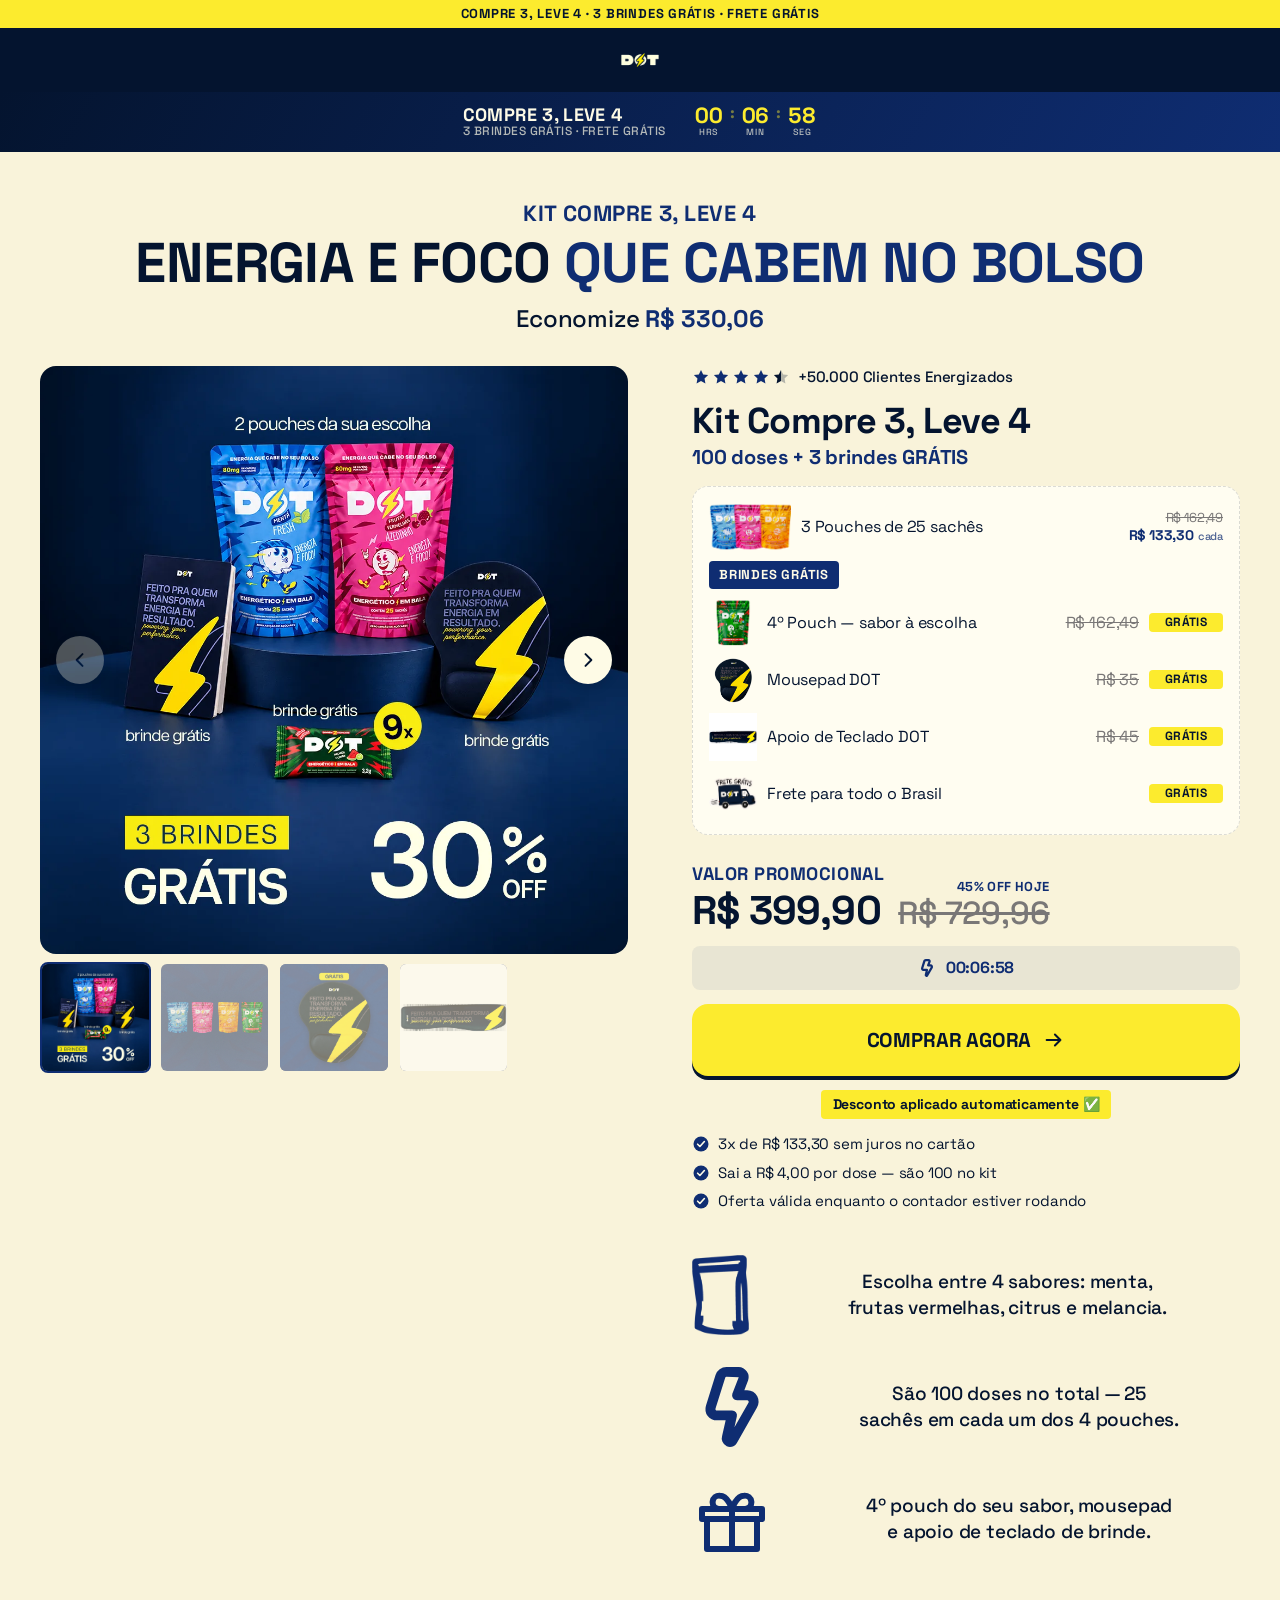
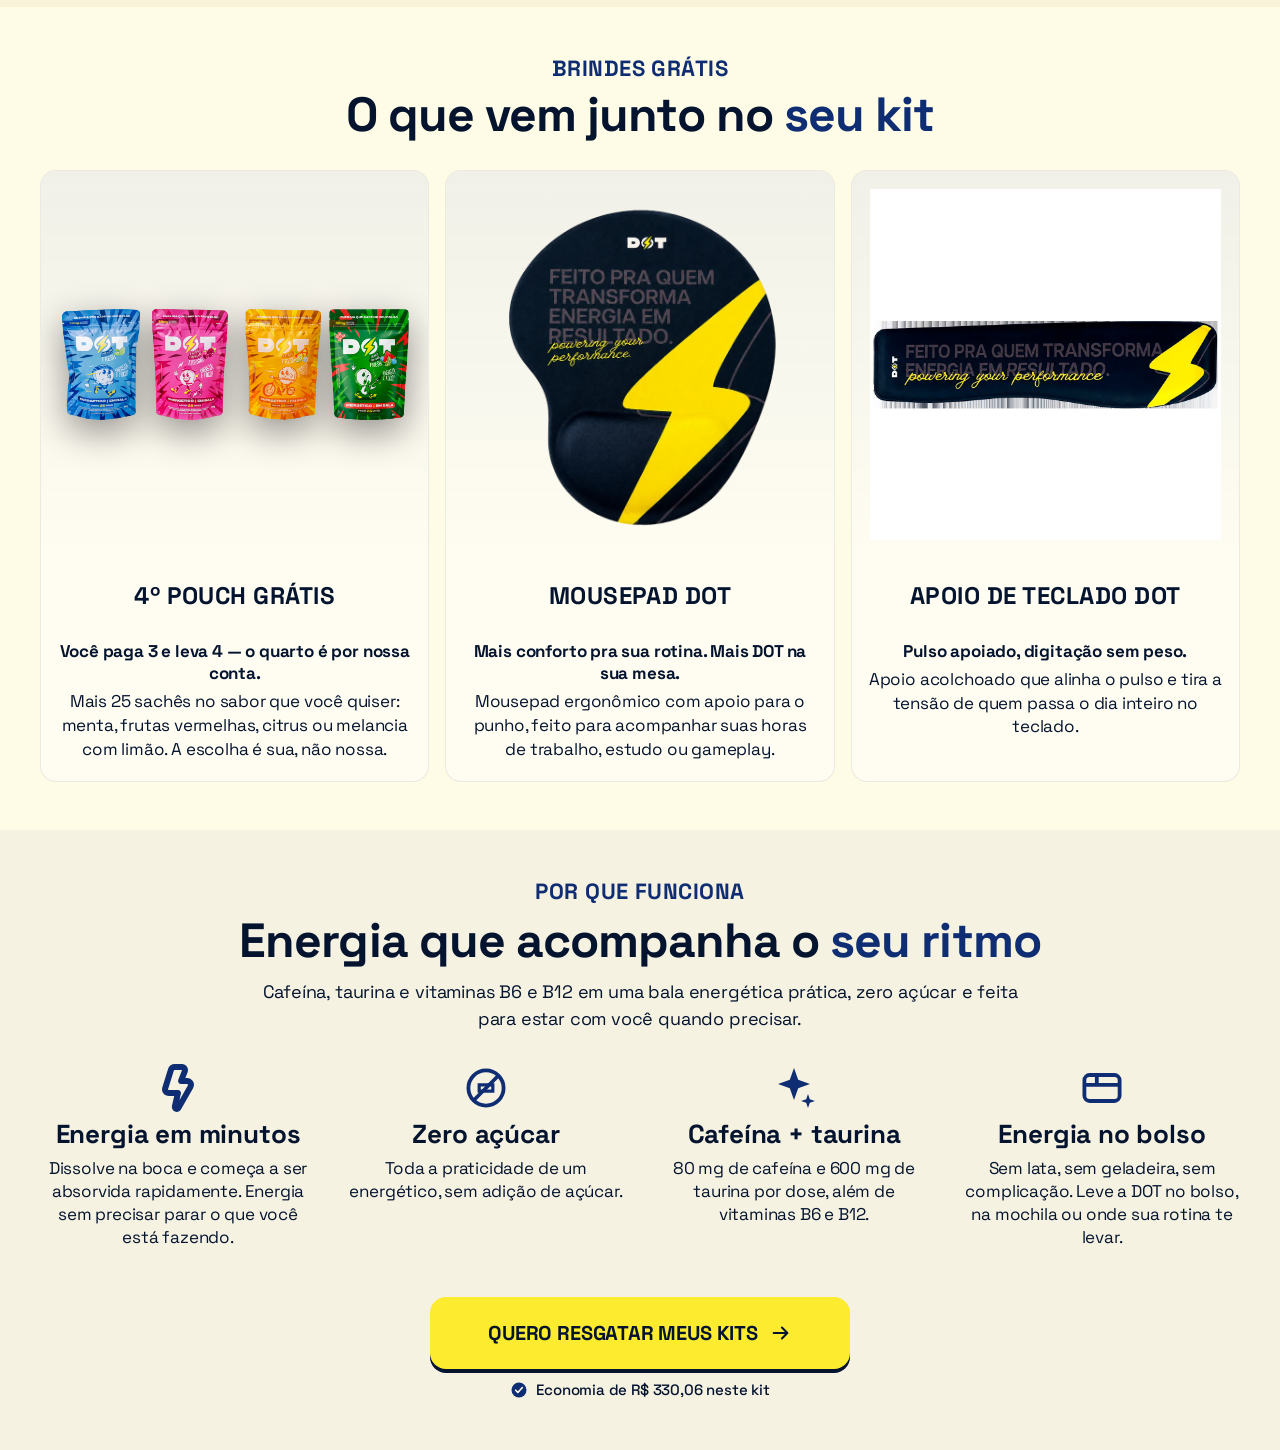
==== index.html @ e7ae1ec2 "copy: etapa dos brindes vira "Voce garantiu os brindes" Sai o "ganhou" e a exclamacao, que destoava " ====
<!doctype html>
<html lang="pt-BR">
<head>
<meta charset="utf-8">
<meta name="viewport" content="width=device-width, initial-scale=1">
<title>Compre 3, Leve 4 — 100 doses + 3 brindes | DOT Energy</title>
<meta name="description" content="Compre 3 pouches de 25 sachês e leve o 4º grátis, no sabor que você escolher — menta, frutas vermelhas, citrus ou melancia — com mousepad, apoio de teclado e frete grátis. De R$ 729,96 por R$ 399,90.">

<link rel="preconnect" href="https://fonts.googleapis.com">
<link rel="preconnect" href="https://fonts.gstatic.com" crossorigin>
<link href="https://fonts.googleapis.com/css2?family=Space+Grotesk:wght@400;500;600;700&display=swap" rel="stylesheet">
<link rel="stylesheet" href="https://cdn.jsdelivr.net/npm/swiper@11.1.14/swiper-bundle.min.css">
<link rel="stylesheet" href="v2.css">
</head>
<body>

<svg width="0" height="0" style="position:absolute" aria-hidden="true"><defs>
  <symbol id="i-bolt" viewBox="0 0 24 24"><path d="M11.38 24Q10.9 24 10.42 23.76Q9.54 23.36 9.14 22.44Q8.74 21.52 9.06 20.56L10.1 16H7.46Q6.66 16 5.9 15.64Q5.14 15.28 4.66 14.64Q4.18 14 4.06 13.2Q3.94 12.4 4.18 11.6L7.06 2.4Q7.38 1.36 8.3 0.68Q9.22 0 10.34 0H14.02Q14.74 0 15.38 0.36Q16.02 0.72 16.46 1.32Q16.9 1.92 16.98 2.64Q17.06 3.36 16.82 4.08L15.7 6.96H16.58Q17.54 6.96 18.34 7.44Q19.14 7.92 19.58 8.76Q20.02 9.6 19.98 10.52Q19.94 11.44 19.46 12.24L13.46 22.8Q13.14 23.36 12.58 23.68Q12.02 24 11.38 24ZM10.34 2.96Q10.02 2.96 9.94 3.28L7.06 12.48Q6.98 12.72 7.1 12.88Q7.22 13.04 7.46 13.04H12.02Q12.74 13.04 13.18 13.6Q13.62 14.16 13.46 14.8L12.74 18.08L16.98 10.64Q17.06 10.4 16.94 10.2Q16.82 10 16.58 10H13.54Q12.74 10 12.3 9.36Q11.86 8.72 12.1 8L14.02 3.04Z" fill="currentColor"/></symbol>
  <symbol id="i-check" viewBox="0 0 24 24"><circle cx="12" cy="12" r="10" fill="currentColor"/><path d="m7.5 12.3 3 3 6-6.6" fill="none" stroke="#fefbe6" stroke-width="2.2" stroke-linecap="round" stroke-linejoin="round"/></symbol>
  <symbol id="i-arrow" viewBox="0 0 24 24"><path d="M4 12h15m0 0-6-6m6 6-6 6" fill="none" stroke="currentColor" stroke-width="2.2" stroke-linecap="round" stroke-linejoin="round"/></symbol>
  <symbol id="i-star" viewBox="0 0 24 24"><path d="m12 2.5 2.9 6 6.6.9-4.8 4.6 1.2 6.5-5.9-3.1-5.9 3.1 1.2-6.5L2.5 9.4l6.6-.9 2.9-6Z" fill="currentColor"/></symbol>
  <symbol id="i-star-half" viewBox="0 0 24 24"><defs><linearGradient id="half-fill" x1="0" x2="1" y1="0" y2="0"><stop offset="50%" stop-color="currentColor"/><stop offset="50%" stop-color="currentColor" stop-opacity=".28"/></linearGradient></defs><path d="m12 2.5 2.9 6 6.6.9-4.8 4.6 1.2 6.5-5.9-3.1-5.9 3.1 1.2-6.5L2.5 9.4l6.6-.9 2.9-6Z" fill="url(#half-fill)"/></symbol>
  <symbol id="i-plus" viewBox="0 0 24 24"><path d="M12 5v14M5 12h14" fill="none" stroke="currentColor" stroke-width="2.4" stroke-linecap="round"/></symbol>
  <symbol id="i-gift" viewBox="0 0 24 24"><path d="M3 9h18v3H3V9Zm1.5 3H19.5v9h-15v-9ZM12 9v12M12 9s-1.2-4-3.6-4A2 2 0 0 0 8 9h4Zm0 0s1.2-4 3.6-4A2 2 0 0 1 16 9h-4Z" fill="none" stroke="currentColor" stroke-width="1.8" stroke-linejoin="round"/></symbol>
  <symbol id="i-sparkle" viewBox="0 0 24 24"><path d="m12 2 2.1 5.9L20 10l-5.9 2.1L12 18l-2.1-5.9L4 10l5.9-2.1L12 2Z" fill="currentColor"/><path d="m19 15 .9 2.6 2.6.9-2.6.9-.9 2.6-.9-2.6-2.6-.9 2.6-.9.9-2.6Z" fill="currentColor"/></symbol>
  <symbol id="i-target" viewBox="0 0 24 24"><circle cx="12" cy="12" r="8.5" fill="none" stroke="currentColor" stroke-width="1.9"/><circle cx="12" cy="12" r="4.4" fill="none" stroke="currentColor" stroke-width="1.9"/><circle cx="12" cy="12" r="1.5" fill="currentColor"/></symbol>
  <symbol id="i-nosugar" viewBox="0 0 24 24"><circle cx="12" cy="12" r="8.8" fill="none" stroke="currentColor" stroke-width="1.9"/><path d="M6 18 18 6" stroke="currentColor" stroke-width="1.9" stroke-linecap="round"/><path d="M8.6 10.4h6.8v3.2H8.6z" fill="none" stroke="currentColor" stroke-width="1.6"/></symbol>
  <symbol id="i-vitamin" viewBox="0 0 24 24"><g transform="rotate(-45 12 12)" fill="none" stroke="currentColor" stroke-width="1.9"><rect x="2.2" y="8.3" width="19.6" height="7.4" rx="3.7"/><path d="M12 8.3v7.4"/></g></symbol>
  <symbol id="i-pocket" viewBox="0 0 24 24"><rect x="3.2" y="5.5" width="17.6" height="13" rx="2.6" fill="none" stroke="currentColor" stroke-width="1.9"/><path d="M3.2 10.4h17.6M9.4 5.5v4.9" fill="none" stroke="currentColor" stroke-width="1.9"/></symbol>
</defs></svg>

<!-- ================= 1 · HEADER + COUNTDOWN ================= -->
<header class="navbar">
  <div class="announce">Compre 3, Leve 4 &middot; 3 brindes grátis &middot; frete grátis</div>
  <!-- so o logo, centralizado: o menu e a sacola nao levavam a lugar nenhum -->
  <div class="nav-row">
    <img class="nav-logo" src="assets/logo-dot.webp" alt="DOT Energy" width="240" height="240">
  </div>
</header>

<!-- data-minutes: duracao da contagem; data-extra-minutes: o que o botao "Sim" devolve -->
<div class="salebar" id="salebar" data-minutes="7" data-extra-minutes="5">
  <div class="salebar__left">
    <span class="salebar__title">Compre 3, Leve 4</span>
    <span class="salebar__desc">3 brindes grátis &middot; frete grátis</span>
  </div>

  <div class="timer" role="timer" aria-label="Tempo restante da oferta">
    <div class="timer__unit"><span class="timer__num" data-t="h">00</span><span class="timer__lab">HRS</span></div>
    <span class="timer__sep">:</span>
    <div class="timer__unit"><span class="timer__num" data-t="m">00</span><span class="timer__lab">MIN</span></div>
    <span class="timer__sep">:</span>
    <div class="timer__unit"><span class="timer__num" data-t="s">00</span><span class="timer__lab">SEG</span></div>
  </div>

  <div class="more-time">
    <span class="more-time__label">Precisa de mais tempo?</span>
    <button class="more-time__btn" type="button" data-reset-timer>Sim</button>
  </div>

  <div class="reserved">Oferta reservada</div>
</div>

<main>

<!-- ================= 2 · OFERTA ================= -->
<section class="section offer" id="oferta">
  <div class="container">

    <div class="offer__head">
      <p class="eyebrow">Kit Compre 3, Leve 4</p>
      <h1 class="h1">Energia e foco <span class="hl">que cabem no bolso</span></h1>
      <p class="offer__sub">Economize <strong>R$ 330,06</strong></p>
    </div>

    <div class="offer__layout">

      <!-- Galeria -->
      <div class="offer__gallery">
        <div class="gallery__main swiper" id="galleryMain">
          <div class="swiper-wrapper">

            <!-- PROVISORIO: arte herdada da oferta 6 -- diz 2 pouches, 3 brindes e 30% OFF. Trocar pela capa da oferta 8 -->
            <div class="swiper-slide"><div class="gallery__slide gallery__slide--full media-frame"><img src="assets/galeria-capa-kit-30off.webp" alt="Kit Dia do Consumidor com 30% OFF: 2 pouches da sua escolha e 3 brindes grátis, bloco de notas, mousepad e 9 sachês de melancia com limão"></div></div>

            <div class="swiper-slide">
              <div class="gallery__slide media-frame">
                <div class="compo compo--sabores">
                  <figure><img src="assets/sabor-menta.webp"    alt="Sabor menta"><figcaption>Menta</figcaption></figure>
                  <figure><img src="assets/sabor-frutas.webp"   alt="Sabor frutas vermelhas"><figcaption>Frutas<br>vermelhas</figcaption></figure>
                  <figure><img src="assets/sabor-citrus.webp"   alt="Sabor citrus"><figcaption>Citrus</figcaption></figure>
                  <figure><img src="assets/sabor-melancia.webp" alt="Sabor melancia com limão"><figcaption>Melancia<br>c/ limão</figcaption></figure>
                </div>
              </div>
            </div>

            <div class="swiper-slide"><div class="gallery__slide gallery__slide--full media-frame"><img src="assets/galeria-mousepad-gratis.webp"      alt="Mousepad DOT grátis"></div></div>
            <div class="swiper-slide"><div class="gallery__slide gallery__slide--full media-frame"><img src="assets/galeria-apoio-teclado-gratis.webp" alt="Apoio de teclado DOT grátis"></div></div>

          </div>

          <button class="nav-arrow nav-arrow--prev" id="galleryPrev" type="button" aria-label="Imagem anterior">
            <svg width="20" height="20" viewBox="0 0 24 24" aria-hidden="true"><path d="M15 5 8 12l7 7" fill="none" stroke="currentColor" stroke-width="2.4" stroke-linecap="round" stroke-linejoin="round"/></svg>
          </button>
          <button class="nav-arrow nav-arrow--next" id="galleryNext" type="button" aria-label="Próxima imagem">
            <svg width="20" height="20" viewBox="0 0 24 24" aria-hidden="true"><path d="m9 5 7 7-7 7" fill="none" stroke="currentColor" stroke-width="2.4" stroke-linecap="round" stroke-linejoin="round"/></svg>
          </button>
        </div>

        <div class="gallery__thumbs swiper" id="galleryThumbs">
          <div class="swiper-wrapper">
            <div class="swiper-slide"><div class="gallery__slide gallery__slide--full media-frame"><img src="assets/galeria-capa-kit-30off.webp" alt=""></div></div>
            <div class="swiper-slide">
              <div class="gallery__slide media-frame">
                <div class="compo compo--sabores">
                  <figure><img src="assets/sabor-menta.webp"    alt=""></figure>
                  <figure><img src="assets/sabor-frutas.webp"   alt=""></figure>
                  <figure><img src="assets/sabor-citrus.webp"   alt=""></figure>
                  <figure><img src="assets/sabor-melancia.webp" alt=""></figure>
                </div>
              </div>
            </div>
            <div class="swiper-slide"><div class="gallery__slide gallery__slide--full media-frame"><img src="assets/galeria-mousepad-gratis.webp"      alt=""></div></div>
            <div class="swiper-slide"><div class="gallery__slide gallery__slide--full media-frame"><img src="assets/galeria-apoio-teclado-gratis.webp" alt=""></div></div>
          </div>
        </div>
      </div>

      <!-- Card -->
      <div class="offer__card">
        <div class="card">

          <div class="rating">
            <span class="rating__stars" role="img" aria-label="4,5 de 5 estrelas">
              <svg width="18" height="18"><use href="#i-star"/></svg><svg width="18" height="18"><use href="#i-star"/></svg><svg width="18" height="18"><use href="#i-star"/></svg><svg width="18" height="18"><use href="#i-star"/></svg><svg width="18" height="18"><use href="#i-star-half"/></svg>
            </span>
            <span class="rating__count">+50.000 Clientes Energizados</span>
          </div>

          <div>
            <h2 class="card__title">Kit Compre 3, Leve 4</h2>
            <p class="card__doses">100 doses + 3 brindes GRÁTIS</p>
          </div>

          <div class="gifts-box">
            <ul class="gift-list">
              <li>
                <span class="gift-list__trio">
                  <img class="gift-list__img" src="assets/sabor-menta.webp"  alt="Pouch de menta" width="620" height="896" loading="lazy">
                  <img class="gift-list__img" src="assets/sabor-frutas.webp" alt="Pouch de frutas vermelhas" width="620" height="896" loading="lazy">
                  <img class="gift-list__img" src="assets/sabor-citrus.webp" alt="Pouch de citrus" width="620" height="896" loading="lazy">
                </span>
                <span class="gift-list__name">3 Pouches de 25 sachês</span>
                <span class="gift-list__price">
                  <span class="gift-list__was">R$ 162,49</span>
                  <span class="now">R$ 133,30 <small>cada</small></span>
                </span>
              </li>
            </ul>

            <span class="tag">Brindes grátis</span>

            <ul class="gift-list">
              <li>
                <span class="gift-list__img gift-list__img--giro" role="img" aria-label="4º pouch DOT, grátis, no sabor que você escolher">
                  <img class="is-on" src="assets/sabor-melancia.webp" alt="" width="620" height="896" loading="lazy">
                  <img src="assets/sabor-menta.webp" alt="" width="620" height="896" loading="lazy">
                  <img src="assets/sabor-frutas.webp" alt="" width="620" height="896" loading="lazy">
                  <img src="assets/sabor-citrus.webp" alt="" width="620" height="896" loading="lazy">
                </span>
                <span class="gift-list__name">4º Pouch — sabor à escolha</span>
                <span class="gift-list__was">R$ 162,49</span>
                <span class="free">Grátis</span>
              </li>
              <li>
                <img class="gift-list__img" src="assets/brinde-mousepad.webp" alt="Mousepad DOT" width="620" height="751" loading="lazy">
                <span class="gift-list__name">Mousepad DOT</span>
                <span class="gift-list__was">R$ 35</span>
                <span class="free">Grátis</span>
              </li>
              <li>
                <img class="gift-list__img" src="assets/brinde-apoio-teclado.webp" alt="Apoio de teclado DOT" width="1080" height="1080" loading="lazy">
                <span class="gift-list__name">Apoio de Teclado DOT</span>
                <span class="gift-list__was">R$ 45</span>
                <span class="free">Grátis</span>
              </li>
              <li>
                <img class="gift-list__img" src="assets/brinde-frete-gratis.webp" alt="Frete grátis DOT" width="420" height="287" loading="lazy">
                <span class="gift-list__name">Frete para todo o Brasil</span>
                <span class="free">Grátis</span>
              </li>
            </ul>
          </div>

          <div class="price">
            <p class="price__label">Valor promocional</p>
            <span class="price__badge">45% OFF hoje</span>
            <span class="price__now">R$ 399,90</span>
            <span class="price__was">R$ 729,96</span>
          </div>

          <div class="urgency">
            <svg width="18" height="18" aria-hidden="true"><use href="#i-bolt"/></svg>
            <span class="urgency__time" id="timerInline">00:00:00</span>
            <span class="more-time">
              <span class="more-time__label">Precisa de mais tempo?</span>
              <button class="more-time__btn" type="button" data-reset-timer>Sim</button>
            </span>
            <span class="reserved">Oferta reservada</span>
          </div>

          <!-- data-checkout: link de compra da Yampi (/r/). data-promocode: cupom que abate o preco.
               VAZIO DE PROPOSITO ate a regra do "compre 3 leve 4" existir na Yampi: sem ela o
               carrinho chega com os 4 pouches cheios e nao fecha os R$ 399,90. -->
          <a class="btn" href="#" id="checkoutBtn" data-open-flavors data-checkout="https://seguro.minhadot.com/r/" data-promocode="">
            Comprar agora
            <svg width="22" height="22" aria-hidden="true"><use href="#i-arrow"/></svg>
          </a>

          <span class="autodiscount">Desconto aplicado automaticamente ✅</span>

          <ul class="assurances">
            <li><svg width="18" height="18" aria-hidden="true"><use href="#i-check"/></svg>3x de R$ 133,30 sem juros no cartão</li>
            <li><svg width="18" height="18" aria-hidden="true"><use href="#i-check"/></svg>Sai a R$ 4,00 por dose — são 100 no kit</li>
            <li><svg width="18" height="18" aria-hidden="true"><use href="#i-check"/></svg>Oferta válida enquanto o contador estiver rodando</li>
          </ul>

          <ul class="bullets">
            <li class="bullet">
              <img class="bullet__icon" src="assets/icone-pouch.webp" alt="" width="298" height="420">
              <span>Escolha entre 4 sabores: menta, frutas vermelhas, citrus e melancia.</span>
            </li>
            <li class="bullet">
              <svg width="64" height="64" aria-hidden="true"><use href="#i-bolt"/></svg>
              <span>São 100 doses no total — 25 sachês em cada um dos 4 pouches.</span>
            </li>
            <li class="bullet">
              <svg width="64" height="64" aria-hidden="true"><use href="#i-gift"/></svg>
              <span>4º pouch do seu sabor, mousepad e apoio de teclado de brinde.</span>
            </li>
          </ul>

        </div>
      </div>

    </div>
  </div>
</section>

<!-- ================= 3 · BRINDES ================= -->
<section class="section gifts">
  <div class="container">

    <div class="gifts__head">
      <p class="eyebrow">Brindes grátis</p>
      <h2 class="h2">O que vem junto no <span class="hl">seu kit</span></h2>
    </div>

    <div class="gifts__grid">
      <article class="gift-card">
        <div class="gift-card__media media-frame">
          <div class="compo compo--sabores">
            <figure><img src="assets/sabor-menta.webp"    alt="Pouch de menta" loading="lazy"></figure>
            <figure><img src="assets/sabor-frutas.webp"   alt="Pouch de frutas vermelhas" loading="lazy"></figure>
            <figure><img src="assets/sabor-citrus.webp"   alt="Pouch de citrus" loading="lazy"></figure>
            <figure><img src="assets/sabor-melancia.webp" alt="Pouch de melancia com limão" loading="lazy"></figure>
          </div>
        </div>
        <div class="gift-card__body">
          <p class="gift-card__title">4º Pouch grátis</p>
          <p class="gift-card__lead">Você paga 3 e leva 4 — o quarto é por nossa conta.</p>
          <p class="gift-card__text">Mais 25 sachês no sabor que você quiser: menta, frutas vermelhas, citrus ou melancia com limão. A escolha é sua, não nossa.</p>
        </div>
      </article>
      <article class="gift-card">
        <div class="gift-card__media media-frame"><img src="assets/brinde-mousepad.webp" alt="Mousepad DOT" loading="lazy"></div>
        <div class="gift-card__body">
          <p class="gift-card__title">Mousepad DOT</p>
          <p class="gift-card__lead">Mais conforto pra sua rotina. Mais DOT na sua mesa.</p>
          <p class="gift-card__text">Mousepad ergonômico com apoio para o punho, feito para acompanhar suas horas de trabalho, estudo ou gameplay.</p>
        </div>
      </article>
      <article class="gift-card">
        <div class="gift-card__media media-frame"><img src="assets/brinde-apoio-teclado.webp" alt="Apoio de teclado DOT" loading="lazy"></div>
        <div class="gift-card__body">
          <p class="gift-card__title">Apoio de Teclado DOT</p>
          <p class="gift-card__lead">Pulso apoiado, digitação sem peso.</p>
          <p class="gift-card__text">Apoio acolchoado que alinha o pulso e tira a tensão de quem passa o dia inteiro no teclado.</p>
        </div>
      </article>
    </div>

    <div class="gifts__slider bleed slider-clip">
      <div class="swiper" id="giftsSwiper">
        <div class="swiper-wrapper">
          <div class="swiper-slide">
            <article class="gift-card">
              <div class="gift-card__media media-frame">
                <div class="compo compo--sabores">
                  <figure><img src="assets/sabor-menta.webp"    alt="Pouch de menta" loading="lazy"></figure>
                  <figure><img src="assets/sabor-frutas.webp"   alt="Pouch de frutas vermelhas" loading="lazy"></figure>
                  <figure><img src="assets/sabor-citrus.webp"   alt="Pouch de citrus" loading="lazy"></figure>
                  <figure><img src="assets/sabor-melancia.webp" alt="Pouch de melancia com limão" loading="lazy"></figure>
                </div>
              </div>
              <div class="gift-card__body">
                <p class="gift-card__title">4º Pouch grátis</p>
                <p class="gift-card__lead">Você paga 3 e leva 4 — o quarto é por nossa conta.</p>
                <p class="gift-card__text">Mais 25 sachês no sabor que você quiser: menta, frutas vermelhas, citrus ou melancia com limão. A escolha é sua, não nossa.</p>
              </div>
            </article>
          </div>
          <div class="swiper-slide">
            <article class="gift-card">
              <div class="gift-card__media media-frame"><img src="assets/brinde-mousepad.webp" alt="Mousepad DOT" loading="lazy"></div>
              <div class="gift-card__body">
                <p class="gift-card__title">Mousepad DOT</p>
                <p class="gift-card__lead">Mais conforto pra sua rotina. Mais DOT na sua mesa.</p>
                <p class="gift-card__text">Mousepad ergonômico com apoio para o punho, feito para acompanhar suas horas de trabalho, estudo ou gameplay.</p>
              </div>
            </article>
          </div>
          <div class="swiper-slide">
            <article class="gift-card">
              <div class="gift-card__media media-frame"><img src="assets/brinde-apoio-teclado.webp" alt="Apoio de teclado DOT" loading="lazy"></div>
              <div class="gift-card__body">
                <p class="gift-card__title">Apoio de Teclado DOT</p>
                <p class="gift-card__lead">Pulso apoiado, digitação sem peso.</p>
                <p class="gift-card__text">Apoio acolchoado que alinha o pulso e tira a tensão de quem passa o dia inteiro no teclado.</p>
              </div>
            </article>
          </div>
        </div>
      </div>
      <div class="dots" id="giftsDots"></div>
    </div>

  </div>
</section>

<!-- ================= 4 · BENEFÍCIOS ================= -->
<section class="section benefits">
  <div class="container">

    <div class="benefits__head">
      <p class="eyebrow">Por que funciona</p>
      <h2 class="h2">Energia que acompanha o <span class="hl">seu ritmo</span></h2>
      <p class="lead">Cafeína, taurina e vitaminas B6 e B12 em uma bala energética prática, zero açúcar e feita para estar com você quando precisar.</p>
    </div>

    <div class="benefits__grid">
      <div class="benefit">
        <svg width="48" height="48" aria-hidden="true"><use href="#i-bolt"/></svg>
        <h3>Energia em minutos</h3>
        <p>Dissolve na boca e começa a ser absorvida rapidamente. Energia sem precisar parar o que você está fazendo.</p>
      </div>
      <div class="benefit">
        <svg width="48" height="48" aria-hidden="true"><use href="#i-nosugar"/></svg>
        <h3>Zero açúcar</h3>
        <p>Toda a praticidade de um energético, sem adição de açúcar.</p>
      </div>
      <div class="benefit">
        <svg width="48" height="48" aria-hidden="true"><use href="#i-sparkle"/></svg>
        <h3>Cafeína + taurina</h3>
        <p>80 mg de cafeína e 600 mg de taurina por dose, além de vitaminas B6 e B12.</p>
      </div>
      <div class="benefit">
        <svg width="48" height="48" aria-hidden="true"><use href="#i-pocket"/></svg>
        <h3>Energia no bolso</h3>
        <p>Sem lata, sem geladeira, sem complicação. Leve a DOT no bolso, na mochila ou onde sua rotina te levar.</p>
      </div>
</div>

    <div class="cta-block">
      <a class="btn" href="#oferta" data-open-flavors>
        Quero resgatar meus kits
        <svg width="22" height="22" aria-hidden="true"><use href="#i-arrow"/></svg>
      </a>
      <p class="cta-note">
        <svg width="18" height="18" aria-hidden="true"><use href="#i-check"/></svg>
        Economia de R$ 330,06 neste kit
      </p>
    </div>

  </div>
</section>

</main>


<!-- ================= POPUP DE SABORES ================= -->
<div class="modal" id="flavorModal" hidden>
  <div class="modal__backdrop" data-close></div>

  <div class="modal__sheet" role="dialog" aria-modal="true" aria-labelledby="modalTitle">
    <span class="modal__grip" aria-hidden="true"></span>

    <div class="modal__head">
      <button class="modal__back" type="button" data-back aria-label="Voltar para a etapa anterior">
        <svg width="22" height="22" viewBox="0 0 24 24" aria-hidden="true"><path d="M20 12H5m0 0 6-6m-6 6 6 6" fill="none" stroke="currentColor" stroke-width="2.2" stroke-linecap="round" stroke-linejoin="round"/></svg>
      </button>
      <h2 class="modal__title" id="modalTitle">Escolha seus 3 pouches</h2>
      <button class="modal__close" type="button" data-close aria-label="Fechar">
        <svg width="20" height="20" viewBox="0 0 24 24" aria-hidden="true"><path d="M6 6l12 12M18 6L6 18" fill="none" stroke="currentColor" stroke-width="2.2" stroke-linecap="round"/></svg>
      </button>
    </div>

    <div class="modal__steps" aria-hidden="true">
      <span class="modal__step"></span><span class="modal__step"></span><span class="modal__step"></span>
    </div>

    <div class="modal__body">
      <div class="modal__track" id="modalTrack">
      <fieldset class="modal__panel modal__panel--conta" data-step="1">
        <legend class="sr-only">Sabores dos 3 pouches pagos</legend>

        <p class="conta-total" aria-live="polite"><strong data-conta-total>0</strong>/3 sabores</p>

        <div class="conta-grid">

          <div class="conta" data-conta data-qtd="0" data-yampi="T7OSNI4X3Z" data-sabor="Menta">
            <span class="conta__badge">O mais vendido</span>
            <span class="conta__media"><img src="assets/seletor-menta.webp" alt="" width="400" height="400" loading="lazy"></span>
            <span class="conta__name">Menta</span>
            <button class="conta__add" type="button" data-mais aria-label="Adicionar um pouch de Menta">Adicionar <svg width="13" height="13" aria-hidden="true"><use href="#i-plus"/></svg></button>
            <span class="conta__steps">
              <button class="conta__btn" type="button" data-menos aria-label="Tirar um pouch de Menta"><svg width="16" height="16" viewBox="0 0 24 24" aria-hidden="true"><path d="M5 12h14" fill="none" stroke="currentColor" stroke-width="2.6" stroke-linecap="round"/></svg></button>
              <span class="conta__qtd" data-qtd-txt>0</span>
              <button class="conta__btn" type="button" data-mais aria-label="Adicionar um pouch de Menta"><svg width="16" height="16" aria-hidden="true"><use href="#i-plus"/></svg></button>
            </span>
          </div>

          <div class="conta" data-conta data-qtd="0" data-yampi="KEWK5304MU" data-sabor="Frutas Vermelhas">
            <span class="conta__media"><img src="assets/seletor-frutas.webp" alt="" width="400" height="400" loading="lazy"></span>
            <span class="conta__name">Frutas Vermelhas</span>
            <button class="conta__add" type="button" data-mais aria-label="Adicionar um pouch de Frutas Vermelhas">Adicionar <svg width="13" height="13" aria-hidden="true"><use href="#i-plus"/></svg></button>
            <span class="conta__steps">
              <button class="conta__btn" type="button" data-menos aria-label="Tirar um pouch de Frutas Vermelhas"><svg width="16" height="16" viewBox="0 0 24 24" aria-hidden="true"><path d="M5 12h14" fill="none" stroke="currentColor" stroke-width="2.6" stroke-linecap="round"/></svg></button>
              <span class="conta__qtd" data-qtd-txt>0</span>
              <button class="conta__btn" type="button" data-mais aria-label="Adicionar um pouch de Frutas Vermelhas"><svg width="16" height="16" aria-hidden="true"><use href="#i-plus"/></svg></button>
            </span>
          </div>

          <div class="conta" data-conta data-qtd="0" data-yampi="5IM1U6QS0Q" data-sabor="Citrus">
            <span class="conta__media"><img src="assets/seletor-citrus.webp" alt="" width="400" height="400" loading="lazy"></span>
            <span class="conta__name">Citrus</span>
            <button class="conta__add" type="button" data-mais aria-label="Adicionar um pouch de Citrus">Adicionar <svg width="13" height="13" aria-hidden="true"><use href="#i-plus"/></svg></button>
            <span class="conta__steps">
              <button class="conta__btn" type="button" data-menos aria-label="Tirar um pouch de Citrus"><svg width="16" height="16" viewBox="0 0 24 24" aria-hidden="true"><path d="M5 12h14" fill="none" stroke="currentColor" stroke-width="2.6" stroke-linecap="round"/></svg></button>
              <span class="conta__qtd" data-qtd-txt>0</span>
              <button class="conta__btn" type="button" data-mais aria-label="Adicionar um pouch de Citrus"><svg width="16" height="16" aria-hidden="true"><use href="#i-plus"/></svg></button>
            </span>
          </div>

          <div class="conta" data-conta data-qtd="0" data-yampi="R5F5MQP29R" data-sabor="Melancia com Limão">
            <span class="conta__badge">Edição limitada</span>
            <span class="conta__media"><img src="assets/seletor-melancia.webp" alt="" width="400" height="400" loading="lazy"></span>
            <span class="conta__name">Melancia com Limão</span>
            <button class="conta__add" type="button" data-mais aria-label="Adicionar um pouch de Melancia com Limão">Adicionar <svg width="13" height="13" aria-hidden="true"><use href="#i-plus"/></svg></button>
            <span class="conta__steps">
              <button class="conta__btn" type="button" data-menos aria-label="Tirar um pouch de Melancia com Limão"><svg width="16" height="16" viewBox="0 0 24 24" aria-hidden="true"><path d="M5 12h14" fill="none" stroke="currentColor" stroke-width="2.6" stroke-linecap="round"/></svg></button>
              <span class="conta__qtd" data-qtd-txt>0</span>
              <button class="conta__btn" type="button" data-mais aria-label="Adicionar um pouch de Melancia com Limão"><svg width="16" height="16" aria-hidden="true"><use href="#i-plus"/></svg></button>
            </span>
          </div>

        </div>
      </fieldset>

      <fieldset class="modal__panel" data-step="2" inert aria-hidden="true">
        <legend class="sr-only">Sabor do 4º pouch (grátis)</legend>
        <div class="pick-grid">
          <label class="pick">
            <input type="radio" name="pouch4" value="menta" data-yampi="T7OSNI4X3Z">
            <span class="pick__media"><img src="assets/sabor-menta.webp" alt="" loading="lazy"></span>
            <span class="pick__name">Menta</span>
            <svg class="pick__check" width="26" height="26" viewBox="0 0 24 24" aria-hidden="true"><circle cx="12" cy="12" r="12" fill="currentColor"/><path d="m7 12.4 3.2 3.2L17 8.8" fill="none" stroke="#04142f" stroke-width="2.4" stroke-linecap="round" stroke-linejoin="round"/></svg>
          </label>
          <label class="pick">
            <input type="radio" name="pouch4" value="frutas" data-yampi="KEWK5304MU">
            <span class="pick__media"><img src="assets/sabor-frutas.webp" alt="" loading="lazy"></span>
            <span class="pick__name">Frutas Vermelhas</span>
            <svg class="pick__check" width="26" height="26" viewBox="0 0 24 24" aria-hidden="true"><circle cx="12" cy="12" r="12" fill="currentColor"/><path d="m7 12.4 3.2 3.2L17 8.8" fill="none" stroke="#04142f" stroke-width="2.4" stroke-linecap="round" stroke-linejoin="round"/></svg>
          </label>
          <label class="pick">
            <input type="radio" name="pouch4" value="citrus" data-yampi="5IM1U6QS0Q">
            <span class="pick__media"><img src="assets/sabor-citrus.webp" alt="" loading="lazy"></span>
            <span class="pick__name">Citrus</span>
            <svg class="pick__check" width="26" height="26" viewBox="0 0 24 24" aria-hidden="true"><circle cx="12" cy="12" r="12" fill="currentColor"/><path d="m7 12.4 3.2 3.2L17 8.8" fill="none" stroke="#04142f" stroke-width="2.4" stroke-linecap="round" stroke-linejoin="round"/></svg>
          </label>
          <label class="pick">
            <input type="radio" name="pouch4" value="melancia" data-yampi="R5F5MQP29R">
            <span class="pick__media"><img src="assets/sabor-melancia.webp" alt="" loading="lazy"></span>
            <span class="pick__name">Melancia com Limão</span>
            <svg class="pick__check" width="26" height="26" viewBox="0 0 24 24" aria-hidden="true"><circle cx="12" cy="12" r="12" fill="currentColor"/><path d="m7 12.4 3.2 3.2L17 8.8" fill="none" stroke="#04142f" stroke-width="2.4" stroke-linecap="round" stroke-linejoin="round"/></svg>
          </label>
        </div>
      </fieldset>

      <div class="modal__panel" data-step="3" inert aria-hidden="true">
        <div class="pick-grid pick-grid--gifts">
          <div class="pick is-won pick--wide">
            <span class="pick__media"><img src="assets/brinde-frete-gratis.webp" alt="" loading="lazy"></span>
            <span class="pick__name">Frete Grátis</span>
            <svg class="pick__check" width="26" height="26" viewBox="0 0 24 24" aria-hidden="true"><circle cx="12" cy="12" r="12" fill="currentColor"/><path d="m7 12.4 3.2 3.2L17 8.8" fill="none" stroke="#04142f" stroke-width="2.4" stroke-linecap="round" stroke-linejoin="round"/></svg>
          </div>
          <div class="pick is-won">
            <span class="pick__media"><img src="assets/brinde-apoio-teclado.webp" alt="" loading="lazy"></span>
            <span class="pick__name">Apoio de Teclado DOT</span>
            <svg class="pick__check" width="26" height="26" viewBox="0 0 24 24" aria-hidden="true"><circle cx="12" cy="12" r="12" fill="currentColor"/><path d="m7 12.4 3.2 3.2L17 8.8" fill="none" stroke="#04142f" stroke-width="2.4" stroke-linecap="round" stroke-linejoin="round"/></svg>
          </div>
          <div class="pick is-won">
            <span class="pick__media"><img src="assets/brinde-mousepad.webp" alt="" loading="lazy"></span>
            <span class="pick__name">Mousepad DOT</span>
            <svg class="pick__check" width="26" height="26" viewBox="0 0 24 24" aria-hidden="true"><circle cx="12" cy="12" r="12" fill="currentColor"/><path d="m7 12.4 3.2 3.2L17 8.8" fill="none" stroke="#04142f" stroke-width="2.4" stroke-linecap="round" stroke-linejoin="round"/></svg>
          </div>
        </div>
      </div>
      </div>
    </div>

    <div class="modal__foot">
      <div class="unlocked" id="modalUnlocked">
        <p class="unlocked__text">Você já desbloqueou: <strong>4º Pouch Grátis</strong>, <strong>Frete Grátis</strong>, <strong>Mousepad DOT</strong> e <strong>Apoio de Teclado</strong></p>
        <!-- o rodizio segue a ordem do texto -->
        <span class="unlocked__media" aria-hidden="true">
          <img src="assets/icone-pouch.webp" alt="" loading="lazy">
          <img src="assets/brinde-frete-gratis.webp" alt="" loading="lazy">
          <img src="assets/brinde-mousepad.webp" alt="" loading="lazy">
          <img src="assets/brinde-apoio-teclado.webp" alt="" loading="lazy">
        </span>
      </div>

      <button class="btn modal__cta" type="button" id="modalCta">
        Finalizar compra
        <svg width="22" height="22" aria-hidden="true"><use href="#i-arrow"/></svg>
      </button>
    </div>
  </div>
</div>

<script src="https://cdn.jsdelivr.net/npm/swiper@11.1.14/swiper-bundle.min.js"></script>
<script src="v2.js"></script>
</body>
</html>
---- v2.css ----
/* ============================================================
   DOT ENERGY — Oferta 8 · Compre 3, Leve 4
   Segue a estrutura da RYZE Ritual Set em 4 blocos:
   header+countdown → oferta (título+galeria+card+bullets)
   → carrossel de brindes → benefícios.
   Breakpoint único: 992px.
   ============================================================ */

:root {
  --navy:   #04142f;
  --blue:   #0f2d72;
  --yellow: #fceb2e;
  --cream:  #fefbe6;
  --gray:   #797777;

  --cream-2:    #f9f3da;              /* fundo do bloco de oferta */
  --cream-card: #fffdf1;              /* cards */
  --navy-08:    rgba(4, 20, 47, .08);
  --navy-14:    rgba(4, 20, 47, .14);
  --cream-70:   rgba(254, 251, 230, .70);

  --nav-h:       70px;
  --bar-h:       48px;
  --gutter:      20px;
  --container:   1360px;
  --section-pad: 32px;
  --radius:      16px;
  --radius-sm:   8px;
}

@media (min-width: 992px) {
  :root { --nav-h: 92px; --bar-h: 60px; --gutter: 40px; --section-pad: 48px; }
}

@media (max-width: 479px) {
  :root { --gutter: 15px; }
}

/* ---------- Reset ---------- */
*, *::before, *::after { box-sizing: border-box; }
html { -webkit-text-size-adjust: 100%; }

body {
  margin: 0;
  padding-top: calc(var(--nav-h) + var(--bar-h));
  background: var(--cream);
  color: var(--navy);
  font-family: "Space Grotesk", system-ui, -apple-system, "Segoe UI", sans-serif;
  font-size: 16px;
  line-height: 1.5;
  letter-spacing: -.01em;
  -webkit-font-smoothing: antialiased;
  overflow-x: hidden;
}

@media (min-width: 992px) { body { font-size: 18px; } }

img { display: block; max-width: 100%; height: auto; }
ul  { margin: 0; padding: 0; list-style: none; }
button { font: inherit; color: inherit; }

.container { width: 100%; max-width: var(--container); margin-inline: auto; padding-inline: var(--gutter); }
.section   { padding: var(--section-pad) 0; }

/* Sangra o carrossel até a borda da tela (o .negative-swiper da RYZE) */
.bleed       { margin-inline: calc(var(--gutter) * -1); }
.slider-clip { overflow: hidden; }

/* ---------- Tipografia ---------- */
.eyebrow {
  margin: 0;
  font-size: 18px;
  font-weight: 700;
  line-height: 1.2;
  letter-spacing: .02em;
  text-transform: uppercase;
  color: var(--blue);
}

.h1, .h2 { margin: 0; font-weight: 700; line-height: 1.1; letter-spacing: -.02em; }
/* Em caixa alta o tracking negativo aperta demais — afrouxa um pouco */
.h1 {
  font-size: clamp(1.9rem, 6.8vw, 3.5rem);
  letter-spacing: -.01em;
  text-transform: uppercase;
}
.h2 { font-size: clamp(1.9rem, 6vw, 3rem); }

.lead { margin: 0; font-size: 1rem; line-height: 1.5; }
.hl   { color: var(--blue); }

@media (min-width: 992px) {
  .eyebrow { font-size: 22px; }
  .lead    { font-size: 1.125rem; }
}

/* Molduras de imagem: a caixa manda na proporção, a imagem é absoluta.
   Nunca usar max-height:100% em imagem dentro de pai com aspect-ratio. */
.media-frame { position: relative; overflow: hidden; }

.media-frame > img {
  position: absolute;
  inset: var(--frame-pad, 16px);
  width:  calc(100% - var(--frame-pad, 16px) * 2);
  height: calc(100% - var(--frame-pad, 16px) * 2);
  object-fit: contain;
}

/* ---------- Botão ---------- */
.btn {
  display: flex;
  align-items: center;
  justify-content: center;
  gap: 12px;
  width: 100%;
  min-height: 63px;
  padding: 16px 28px;
  border: 0;
  border-radius: var(--radius);
  background: var(--yellow);
  color: var(--navy);
  font-size: 18px;
  font-weight: 700;
  text-transform: uppercase;
  text-decoration: none;
  cursor: pointer;
  box-shadow: 0 4px 0 0 var(--navy);
  transition: transform .14s ease, box-shadow .14s ease;
}

.btn:hover  { transform: translateY(-2px); box-shadow: 0 6px 0 0 var(--navy); }
.btn:active { transform: translateY(3px); box-shadow: 0 1px 0 0 var(--navy); }
.btn svg    { flex: none; }

@media (min-width: 992px) { .btn { min-height: 72px; font-size: 20px; } }

.cta-block { display: flex; flex-direction: column; align-items: center; gap: 10px; }

.cta-note {
  display: flex;
  align-items: center;
  gap: 8px;
  margin: 0;
  font-size: 15px;
  font-weight: 500;
}

.cta-note svg { flex: none; color: var(--blue); }

/* ============================================================
   1 · HEADER + BARRA DE COUNTDOWN
   ============================================================ */
.navbar { position: fixed; inset: 0 0 auto 0; z-index: 9999; }

.announce {
  display: flex;
  align-items: center;
  justify-content: center;
  height: 22px;
  background: var(--yellow);
  color: var(--navy);
  font-size: 11px;
  font-weight: 700;
  letter-spacing: .06em;
  text-transform: uppercase;
}

.nav-row {
  display: flex;
  align-items: center;
  justify-content: center;
  height: 48px;
  padding-inline: var(--gutter);
  background: var(--navy);
}

.nav-logo { height: 36px; width: auto; }

@media (min-width: 992px) {
  .announce { height: 28px; font-size: 13px; }
  .nav-row  { height: 64px; }
  .nav-logo { height: 44px; }
}

.salebar {
  position: fixed;
  top: var(--nav-h);
  left: 0; right: 0;
  z-index: 9998;
  display: flex;
  align-items: center;
  justify-content: center;
  gap: 16px;
  height: var(--bar-h);
  padding-inline: var(--gutter);
  background: linear-gradient(119deg, var(--navy), var(--blue));
  color: var(--cream);
}

.salebar__left  { display: flex; flex-direction: column; line-height: 1.15; }
.salebar__title { font-size: 15px; font-weight: 700; letter-spacing: .02em; text-transform: uppercase; }
.salebar__desc  { font-size: 10px; font-weight: 500; letter-spacing: .04em; text-transform: uppercase; color: var(--cream-70); }

.timer      { display: flex; align-items: flex-start; gap: 6px; }
.timer__unit{ display: flex; flex-direction: column; align-items: center; min-width: 30px; }
.timer__num { font-size: 18px; font-weight: 700; line-height: 1; color: var(--yellow); font-variant-numeric: tabular-nums; }
.timer__lab { font-size: 9px; font-weight: 500; letter-spacing: .08em; color: var(--cream-70); }
.timer__sep { font-size: 16px; font-weight: 700; line-height: 1.1; color: var(--yellow); opacity: .45; }

/* Estado "expirado" — a RYZE mostra MAIS TEMPO? / Sim por cima do contador */
.more-time { display: none; align-items: center; gap: 10px; }
.more-time__label { font-size: 12px; font-weight: 700; letter-spacing: .05em; text-transform: uppercase; }

.more-time__btn {
  padding: 5px 18px;
  border: 0;
  border-radius: 6px;
  background: var(--yellow);
  color: var(--navy);
  font-size: 14px;
  font-weight: 700;
  cursor: pointer;
}

/* Estado "reservado" — depois da prorrogacao a RYZE troca tudo por OFFER RESERVED */
.reserved {
  display: none;
  align-items: center;
  padding: 7px 16px;
  border-radius: 6px;
  background: rgba(254, 251, 230, .14);
  font-size: 12px;
  font-weight: 700;
  letter-spacing: .05em;
  text-transform: uppercase;
}

.is-expired  .timer    { display: none; }
.is-reserved .timer    { display: none; }
.is-expired  .more-time { display: flex; }
.is-reserved .reserved  { display: flex; }

@media (min-width: 992px) {
  .salebar { gap: 28px; }
  .salebar__title { font-size: 18px; }
  .salebar__desc  { font-size: 12px; }
  .timer__num { font-size: 22px; }
}

/* ============================================================
   2 · BLOCO DA OFERTA
   ============================================================ */
.offer { background: var(--cream-2); }

.offer__head { display: flex; flex-direction: column; align-items: center; gap: 6px; text-align: center; margin-bottom: 24px; }

/* subtitulo com a economia: o valor em azul, como o .hl do titulo */
.offer__sub { margin: 4px 0 0; font-size: clamp(1.125rem, 4.8vw, 1.5rem); font-weight: 500; line-height: 1.25; }
.offer__sub strong { font-weight: 700; color: var(--blue); }

.offer__layout { display: flex; flex-direction: column; gap: 24px; }

/* --- Galeria --- */
.gallery__main { position: relative; width: 100%; border-radius: var(--radius); overflow: hidden; }

/* Setas de navegação, como na galeria da RYZE */
.nav-arrow {
  position: absolute;
  top: 50%;
  transform: translateY(-50%);
  z-index: 5;
  display: grid;
  place-items: center;
  width: 40px;
  height: 40px;
  padding: 0;
  border: 0;
  border-radius: 50%;
  background: var(--cream);
  color: var(--navy);
  box-shadow: 0 2px 10px rgba(4, 20, 47, .3);
  cursor: pointer;
  transition: opacity .18s ease, transform .18s ease;
}

.nav-arrow:hover { transform: translateY(-50%) scale(1.06); }
.nav-arrow--prev { left: 10px; }
.nav-arrow--next { right: 10px; }
.nav-arrow.swiper-button-disabled { opacity: .3; cursor: default; }
.nav-arrow.swiper-button-disabled:hover { transform: translateY(-50%); }

@media (min-width: 992px) {
  .nav-arrow { width: 48px; height: 48px; }
  .nav-arrow--prev { left: 16px; }
  .nav-arrow--next { right: 16px; }
}

.gallery__slide {
  --frame-pad: 22px;
  aspect-ratio: 1 / 1;
  background: var(--navy) url("assets/textura-navy.webp") center/cover;
}

.gallery__slide > img { filter: drop-shadow(0 16px 24px rgba(0,0,0,.4)); }

/* Laminas com arte pronta (fundo azul e selo GRATIS ja na imagem): ocupam o
   quadro inteiro, sem respiro e sem sombra. A arte e quadrada como a lamina.
   0px e nao 0: o --frame-pad entra num calc() com 100%, e 0 sem unidade invalida */
.gallery__slide--full { --frame-pad: 0px; }
.gallery__slide--full > img { filter: none; }

/* Composições montadas em CSS dentro da lâmina */
.compo { position: absolute; inset: var(--frame-pad); display: flex; align-items: center; justify-content: center; gap: 2%; }
.compo img { flex: 0 1 auto; max-height: 100%; width: auto; filter: drop-shadow(0 14px 20px rgba(0,0,0,.42)); }

/* Sabores: 4 colunas de largura idêntica. Como os 4 PNGs foram
   normalizados no mesmo canvas (900×1300) com a mesma altura de pouch,
   colunas iguais garantem que os 4 saiam exatamente do mesmo tamanho. */
.compo--sabores {
  display: grid;
  grid-template-columns: repeat(4, 1fr);
  gap: 2%;
  align-content: center;
}

.compo--sabores figure { margin: 0; display: flex; flex-direction: column; align-items: center; gap: 8px; min-width: 0; }
.compo--sabores img { width: 100%; height: auto; filter: drop-shadow(0 12px 18px rgba(0,0,0,.42)); }

.compo--sabores figcaption {
  font-size: clamp(7px, 1.9vw, 14px);
  font-weight: 700;
  line-height: 1.15;
  letter-spacing: .03em;
  text-transform: uppercase;
  text-align: center;
  color: var(--cream);
}

.gallery__thumbs .compo--sabores figcaption { display: none; }

.gallery__thumbs { margin-top: 8px; }

.gallery__thumbs .swiper-slide {
  aspect-ratio: 1 / 1;
  border: 2px solid transparent;
  border-radius: var(--radius-sm);
  overflow: hidden;
  opacity: .5;
  cursor: pointer;
  transition: opacity .2s ease, border-color .2s ease;
}

.gallery__thumbs .swiper-slide-thumb-active { opacity: 1; border-color: var(--blue); }
.gallery__thumbs .gallery__slide { --frame-pad: 5px; }
.gallery__thumbs .gallery__slide--full { --frame-pad: 0px; }
.gallery__thumbs .compo { inset: 5px; }

/* --- Card --- */
.card { display: flex; flex-direction: column; gap: 11px; }

.rating { display: flex; align-items: center; gap: 8px; }
.rating__stars { display: flex; gap: 2px; color: var(--blue); }
.rating__count { font-size: 15px; font-weight: 500; }

.card__title { margin: 0; font-size: clamp(1.75rem, 6.4vw, 2.25rem); font-weight: 700; line-height: 1.1; letter-spacing: -.02em; }
.card__doses { margin: 0; font-size: 20px; font-weight: 700; color: var(--blue); }

/* Brindes dentro do card */
.gifts-box {
  display: flex;
  flex-direction: column;
  gap: 10px;
  padding: 16px;
  border: 1px dashed var(--navy-14);
  border-radius: var(--radius);
  background: var(--cream-card);
}

.tag {
  align-self: flex-start;
  padding: 4px 10px;
  border-radius: 4px;
  background: var(--blue);
  color: var(--cream);
  font-size: 13px;
  font-weight: 700;
  letter-spacing: .06em;
  text-transform: uppercase;
}

.gift-list { display: flex; flex-direction: column; gap: 9px; }
.gift-list li { display: flex; align-items: center; gap: 10px; font-size: 15px; line-height: 1.25; }
/* O "+" que ficava entre a miniatura e o nome foi removido: ali ele virava
   operador, e a linha lia como "ganha a imagem MAIS o mousepad".
   As imagens ja sao transparentes, entao nao levam fundo nenhum. */
.gift-list__img {
  flex: none;
  width: 48px; height: 48px;
  object-fit: contain;
}

/* pouches com rodizio de sabores: as 4 imagens empilhadas no mesmo quadro e
   so a .is-on aparece, com o mesmo esmaecer do rodizio do popup. Os 4 sabores
   foram normalizados com a mesma altura de pouch, entao a troca nao pula */
.gift-list__img--giro { position: relative; }
.gift-list__img--giro img {
  position: absolute; inset: 0;
  width: 100%; height: 100%;
  object-fit: contain;
  opacity: 0;
  transform: scale(.88);
  transition: opacity .35s ease, transform .35s ease;
}
.gift-list__img--giro img.is-on { opacity: 1; transform: none; }
/* os 3 pouches pagos ocupam uma linha so: as miniaturas ficam lado a lado,
   levemente sobrepostas como um leque. Cada uma e um rodizio proprio, comecando
   um sabor a frente da anterior, entao as tres nunca mostram o mesmo pouch. */
.gift-list__trio { flex: none; display: flex; align-items: center; }
.gift-list__trio .gift-list__img { width: 34px; }
.gift-list__trio .gift-list__img + .gift-list__img { margin-left: -10px; }

.gift-list__name { flex: 1; min-width: 0; }

/* nessa linha o "de/por" vai empilhado: ao lado de tres miniaturas, lado a lado
   ele roubava largura demais e o nome quebrava em quatro linhas */
.gift-list__price { flex: none; display: flex; flex-direction: column; align-items: flex-end; gap: 1px; line-height: 1.15; }
.gift-list__price .gift-list__was { font-size: 13px; }
.gift-list__price .now { min-width: 0; text-align: right; }
.gift-list__was  { flex: none; white-space: nowrap; color: var(--gray); text-decoration: line-through; }

/* preco com desconto dos pouches: azul, porque sobre o creme o destaque
   e sempre azul -- o amarelo do GRATIS so vale para o que nao se paga */
.now {
  flex: none;
  min-width: 74px;
  text-align: center;
  font-size: 14px; font-weight: 700;
  color: var(--blue);
  white-space: nowrap;
}
.now small { font-size: 11px; font-weight: 500; opacity: .75; }

.free { min-width: 74px; text-align: center; }

.free {
  flex: none;
  padding: 2px 7px;
  border-radius: 4px;
  background: var(--yellow);
  color: var(--navy);
  font-size: 12px;
  font-weight: 700;
  letter-spacing: .03em;
  text-transform: uppercase;
}

/* Preço */
.price__label { margin: 0; grid-area: 1 / 1 / 2 / 2; align-self: baseline; font-size: clamp(0.9rem, 4.6vw, 1.125rem); font-weight: 700; line-height: 1.2; letter-spacing: .03em; text-transform: uppercase; color: var(--blue); }
/* 3 linhas: rotulo + desconto / precos / unidade (2 col) */
.price { display: grid; grid-template-columns: auto auto; justify-content: start;
         align-items: center; column-gap: 14px; row-gap: 6px; margin-top: 14px; }
.price__now   { font-size: clamp(2rem, 8.6vw, 2.5rem); font-weight: 700; line-height: 1.05; letter-spacing: -.02em; }
.price__was   { font-size: clamp(1.5rem, 6.4vw, 2rem); font-weight: 500; line-height: 1.05; color: var(--gray); text-decoration: line-through; }
.price__now { grid-area: 2 / 1 / 3 / 2; }
.price__was { grid-area: 2 / 2 / 3 / 3; }
.price__now, .price__was { align-self: baseline; }

.price__badge {
  grid-area: 1 / 2 / 2 / 3;
  justify-self: end;      /* encostado a direita, sobre o fim do preco riscado */
  align-self: end;
  margin-bottom: -12px;   /* desce ate quase tocar a riscada, que recua ~7px na linha */
  color: var(--blue);
  font-size: 13px;
  font-weight: 700;
  letter-spacing: .03em;
  text-transform: uppercase;
}


/* ---------- Popup de sabores ----------
   3 etapas: sabor 1, sabor 2, brindes. Escolher avanca sozinho;
   a seta volta. O <dialog> nativo ainda varia demais entre navegadores
   com backdrop customizado, entao e overlay na mao + foco preso.       */
.sr-only {
  position: absolute; width: 1px; height: 1px;
  margin: -1px; padding: 0; border: 0;
  clip-path: inset(50%); overflow: hidden; white-space: nowrap;
}

.modal { position: fixed; inset: 0; z-index: 10000; display: flex; align-items: flex-end; justify-content: center; }
.modal[hidden] { display: none; }

.modal__backdrop {
  position: absolute; inset: 0;
  background: rgba(4, 20, 47, .55);
  opacity: 0;
  transition: opacity .26s ease;
}
.modal.is-open .modal__backdrop { opacity: 1; }

.modal__sheet {
  position: relative;
  display: flex; flex-direction: column; gap: 14px;
  width: min(720px, 100%);
  max-height: 92vh;
  max-height: 92dvh;
  padding: 10px var(--gutter) calc(var(--gutter) + env(safe-area-inset-bottom));
  border-radius: 20px 20px 0 0;
  background: var(--cream-card);
  overflow-y: auto;
  transform: translateY(14px) scale(.98);
  opacity: 0;
  transition: transform .3s cubic-bezier(.22, .61, .36, 1), opacity .22s ease;
}
.modal.is-open .modal__sheet { transform: none; opacity: 1; }

.modal__grip { align-self: center; width: 56px; height: 5px; border-radius: 3px; background: var(--navy-14); }

.modal__head { display: flex; align-items: center; gap: 10px; }
.modal__title { flex: 1; margin: 0; font-size: clamp(1.25rem, 5.4vw, 1.75rem); font-weight: 700; line-height: 1.15; letter-spacing: -.02em; color: var(--navy); }

.modal__back, .modal__close {
  flex: none; display: grid; place-items: center;
  width: 38px; height: 38px; padding: 0;
  border: 0; border-radius: 10px;
  background: var(--navy-08); color: var(--navy);
  cursor: pointer;
}
.modal__back[hidden] { display: none; }

.modal__steps { display: grid; grid-auto-flow: column; grid-auto-columns: 1fr; gap: 6px; }
.modal__step  { height: 5px; border-radius: 3px; background: var(--navy-14); }
.modal__step.is-done { background: #2fa84f; }

/* as etapas ficam lado a lado num trilho; trocar de etapa e translateX.
   touch-action: pan-y deixa a rolagem vertical para o navegador e fica so
   com o gesto horizontal -- sem isso o arraste briga com o scroll da folha. */
/* flex: none -- com overflow: hidden o corpo, como item flex, podia encolher
   ate zero dentro da folha, e numa tela baixa (notebook de 720px, iPhone SE) a
   2a fileira de sabores ficava cortada sem rolagem. Sem encolher, se faltar
   altura quem rola e a folha. */
.modal__body  { flex: none; overflow: hidden; }
.modal__track {
  display: flex;
  align-items: stretch;
  touch-action: pan-y;
  transition: transform .38s cubic-bezier(.22, .61, .36, 1);
}
.modal__track.is-dragging { transition: none; cursor: grabbing; }

/* o selo de check fica 9px fora do cartao. Sem essa folga ele encosta na
   borda do painel: o do vizinho vaza para dentro da area visivel, e o da
   primeira linha e cortado pelo overflow do body. */
.modal__panel { flex: 0 0 100%; margin: 0; padding: 12px 14px 0; border: 0; min-width: 0; }

.pick-grid { display: grid; grid-template-columns: repeat(2, 1fr); gap: 12px; }

/* ---------- Etapa 1 · seletor de sabores (lista vertical) ----------
   Porte do seletor classico das ofertas 1 e 2: lista vertical de cartoes,
   thumb quadrada com o cenario fotografico, nome e, a direita, ADICIONAR +
   quando o sabor esta em zero / pill navy "- N +" quando ja tem unidade.
   A troca entre os dois controles e so CSS: o render() do v2.js ja poe
   .is-on no cartao quando a quantidade passa de zero. */
/* o trilho iguala a altura das tres telas pela mais alta; manter o center
   aqui para o caso de a etapa 2 (2x2 de sabores) continuar sendo a maior */
.modal__panel--conta { display: flex; flex-direction: column; justify-content: center; }

/* contador "N/3 sabores": alinhado a direita, FORA do container da lista.
   A barra de progresso nao entra aqui -- o popup ja tem a dele (.modal__steps). */
.conta-total {
  margin: 0 0 8px;
  text-align: right;
  font-size: 12px;
  font-weight: 700;
  line-height: 1;
  color: var(--navy);
}
.conta-total strong { font-size: 12px; color: var(--navy); font-variant-numeric: tabular-nums; }
/* quando fecha as 3, o contador vira confirmacao em vez de cobranca */
.conta-total.is-full strong { color: #2fa84f; }

.conta-grid {
  /* a thumb encolhe junto com a altura da tela, para 4 cartoes + rodape
     caberem num iPhone SE sem esticar as etapas 2 e 3 do trilho */
  --thumb: clamp(52px, 8.4dvh, 64px);
  display: flex;
  flex-direction: column;
  gap: 8px;
  padding: 10px;
  border-radius: var(--radius);
  background: var(--cream-2);
}

.conta {
  position: relative;          /* ancora do badge */
  display: flex;
  align-items: center;
  gap: 12px;
  padding: 10px 12px;
  /* borda transparente no repouso: o .is-on troca so a cor, sem pular altura */
  border: 2px solid transparent;
  border-radius: var(--radius-sm);
  background: var(--cream-card);
  cursor: pointer;
  transition: border-color .18s ease;
}
.conta.is-on { border-color: var(--navy); cursor: default; }

/* abinha amarela pendurada no topo do cartao: quadrada em cima,
   arredondada embaixo, sem sombra e sem vazar (o cartao nao tem overflow) */
.conta__badge {
  position: absolute;
  top: 0; right: 10px;
  padding: 2px 7px;
  border-radius: 0 0 6px 6px;
  background: var(--yellow);
  color: var(--navy);
  font-size: 8px;
  font-weight: 700;
  line-height: 1.5;
  letter-spacing: .3px;
  text-transform: uppercase;
}

.conta__media {
  display: block;
  flex: none;
  width: var(--thumb);
  height: var(--thumb);
  border-radius: 8px;
  overflow: hidden;
  background: var(--cream-2);
}
/* cover, nao contain: as seletor-*.webp sao quadradas e ja tem o cenario
   colorido, entao o quadrado fica preenchido de ponta a ponta como no print */
.conta__media img { width: 100%; height: 100%; object-fit: cover; }

.conta__name {
  flex: 1;
  min-width: 0;
  font-size: 14px;
  font-weight: 700;
  line-height: 1.2;
  color: var(--navy);
}

/* ----- controle da direita, estado ZERO: botao ADICIONAR + ----- */
.conta__add {
  flex: none;
  display: inline-flex;
  align-items: center;
  gap: 6px;
  padding: 9px 14px;
  border: 0;
  border-radius: var(--radius-sm);
  background: var(--navy);
  color: var(--cream);
  font-size: 11px;
  font-weight: 700;
  line-height: 1;
  letter-spacing: .04em;
  text-transform: uppercase;
  white-space: nowrap;
  cursor: pointer;
}
.conta__add svg { fill: none; stroke: currentColor; stroke-width: 2.6; stroke-linecap: round; }
/* fechou as 3: o render() desabilita todo [data-mais] de uma vez */
.conta__add:disabled { opacity: .28; cursor: default; }

/* ----- controle da direita, estado COM QUANTIDADE: pill navy ----- */
.conta__steps {
  display: none;
  align-items: center;
  flex: none;
  border-radius: var(--radius-sm);
  overflow: hidden;
  background: var(--navy);
}

/* a alternancia inteira do seletor classico mora nestas duas linhas */
.conta.is-on .conta__add   { display: none; }
.conta.is-on .conta__steps { display: flex; }

.conta__btn {
  display: grid;
  place-items: center;
  width: 38px; height: 34px;
  padding: 0;
  border: 0;
  background: none;
  color: var(--cream);
  cursor: pointer;
}
.conta__btn:disabled { opacity: .3; cursor: default; }

.conta__qtd {
  min-width: 22px;
  padding: 0 2px;
  text-align: center;
  color: var(--cream);
  font-size: 14px;
  font-weight: 700;
  font-variant-numeric: tabular-nums;
}

/* anel de foco: azul sobre o creme do cartao, amarelo sobre o pill navy */
.conta__add:focus-visible { outline: 2px solid var(--blue);   outline-offset: 2px; }
.conta__btn:focus-visible { outline: 2px solid var(--yellow); outline-offset: -2px; }

@media (min-width: 992px) {
  .conta-grid { --thumb: clamp(56px, 9dvh, 72px); gap: 10px; padding: 12px; }
  .conta      { gap: 14px; padding: 12px 14px; }
  .conta__name { font-size: 16px; }
  .conta__add  { padding: 10px 16px; font-size: 12px; }
  .conta__btn  { width: 42px; height: 38px; }
  .conta__qtd  { font-size: 16px; }
  .conta-total, .conta-total strong { font-size: 13px; }
  .conta__badge { font-size: 9px; }
}

.pick {
  position: relative;
  display: flex; flex-direction: column; gap: 8px;
  padding: 10px 10px 12px;
  border: 2px solid var(--navy-08);
  border-radius: 14px;
  background: var(--cream-card);
  cursor: pointer;
  text-align: center;
}
.pick input {
  position: absolute; width: 1px; height: 1px;
  margin: -1px; padding: 0; border: 0;
  clip-path: inset(50%); overflow: hidden; white-space: nowrap;
}

.pick__media { display: grid; place-items: center; border-radius: 10px; background: var(--cream-2); }
/* a imagem acompanha a altura da tela para as 2 fileiras e o rodape caberem
   sem rolar num celular baixo: 150px a partir de ~730px de altura */
.pick__media img { width: 100%; height: 150px; height: clamp(96px, calc(46dvh - 186px), 150px); object-fit: contain; }

.pick__name  { font-size: 15px; font-weight: 700; font-style: italic; line-height: 1.2; color: var(--navy); }
/* o selo so aparece quando marcado */
.pick__check { position: absolute; top: -9px; right: -9px; color: var(--yellow); opacity: 0; transform: scale(.6); transition: opacity .14s, transform .14s; }
.pick.is-on, .pick.is-won { border-color: var(--yellow); }
.pick.is-on  .pick__check,
.pick.is-won .pick__check { opacity: 1; transform: scale(1); }
.pick.has-focus { outline: 2px solid var(--blue); outline-offset: 2px; }
.pick.is-won { cursor: default; }

.pick-grid--gifts .pick--wide { grid-column: 1 / -1; justify-self: center; width: min(100%, 300px); }


/* rodape das etapas 1 e 2: mostra o que ja esta garantido enquanto o
   botao de finalizar ainda nao aparece (ele so entra na etapa 3) */
/* barra e botao ocupam a MESMA celula da grade: o rodape passa a medir
   sempre o mais alto dos dois, entao as 3 telas tem a mesma altura.
   Por isso a troca e por visibility, e nao por hidden/display -- um
   display:none sairia do calculo da celula e a altura voltaria a variar. */
.modal__foot { display: grid; }
.modal__foot > * { grid-area: 1 / 1; align-self: center; }
.is-off { visibility: hidden; }

.unlocked {
  display: flex; align-items: center; gap: 12px;
  padding: 14px 16px;
  border: 2px solid var(--navy);
  border-radius: 14px;
  background: rgba(15, 45, 114, .06);
}

.unlocked__text {
  flex: 1; min-width: 0; margin: 0;
  font-size: 13px; font-style: italic; line-height: 1.35;
  color: var(--navy);
}
.unlocked__text strong { font-weight: 700; }

/* uma miniatura de cada vez, revezando: as 3 lado a lado comiam 110px dos
   345 e jogavam o texto para 4 linhas */
.unlocked__media { flex: none; position: relative; width: 42px; height: 42px; }
.unlocked__media img {
  position: absolute; inset: 0;
  width: 100%; height: 100%;
  object-fit: contain;
  opacity: 0;
  transform: scale(.88);
  transition: opacity .35s ease, transform .35s ease;
}
.unlocked__media img.is-on { opacity: 1; transform: none; }

.modal__cta { width: 100%; }

@media (min-width: 992px) {
  .unlocked__text { font-size: 15px; }
  .unlocked__media { width: 54px; height: 54px; }
}

/* quem pediu menos movimento nao leva nem carrossel nem slide de abertura */
@media (prefers-reduced-motion: reduce) {
  .modal__backdrop, .modal__sheet, .modal__track, .pick__check,
  .unlocked__media img, .gift-list__img--giro img { transition: none; }
  .modal__sheet { transform: none; }
}

@media (min-width: 992px) {
  .modal { align-items: center; }
  .modal__sheet { border-radius: 20px; max-height: 88vh; max-height: 88dvh; }
  /* 190px a partir de ~880px de altura; num notebook de 720px fica em ~120px */
  .pick__media img { height: 190px; height: clamp(100px, calc(44dvh - 196px), 190px); }
  .pick__name { font-size: 17px; }
}

.urgency {
  display: flex;
  align-items: center;
  justify-content: center;
  gap: 10px;
  padding: 10px 12px;
  border-radius: var(--radius-sm);
  background: rgba(15, 45, 114, .07);
  font-size: 16px;
  font-weight: 700;
  color: var(--blue);
  font-variant-numeric: tabular-nums;
}

.urgency .more-time__label { color: var(--blue); }
.urgency .more-time__btn   { background: var(--blue); color: var(--cream); }
.urgency .reserved { background: rgba(15, 45, 114, .12); color: var(--blue); }
.is-expired  .urgency__time { display: none; }
.is-reserved .urgency__time { display: none; }
.is-expired  .urgency .more-time { display: flex; }

.autodiscount {
  align-self: center;
  padding: 4px 12px;
  border-radius: 4px;
  background: var(--yellow);
  font-size: 14px;
  font-weight: 700;
}

.assurances { display: flex; flex-direction: column; gap: 6px; }
.assurances li { display: flex; align-items: center; gap: 8px; font-size: 15px; }
.assurances svg { flex: none; color: var(--blue); }

/* Os 3 bullets que fecham o bloco, como na RYZE */
/* estrutura da RYZE: icone grande, centralizado no bloco de texto,
   vao largo entre os dois e bastante respiro entre os itens */
.bullets { display: flex; flex-direction: column; gap: 26px; padding-top: 22px; }
.bullet  { display: flex; align-items: center; gap: 20px; }
.bullet svg { flex: none; width: 64px; height: 64px; color: var(--blue); }

/* O ícone da embalagem é a ilustração original, não um SVG do sprite */
.bullet__icon { flex: none; width: auto; height: 64px; }
/* texto centralizado e com as duas linhas equilibradas em vez de
   encostado na esquerda; balance evita a segunda linha orfa */
.bullet span {
  flex: 1; min-width: 0;
  font-size: 17px; font-weight: 500; line-height: 1.35;
  text-align: center;
  text-wrap: balance;
}

@media (min-width: 992px) {
  .offer__head   { margin-bottom: 32px; }
  .offer__layout { flex-direction: row; align-items: flex-start; gap: 64px; }
  .offer__gallery{ flex: 0 0 49%; min-width: 0; position: sticky; top: calc(var(--nav-h) + 20px); }
  .offer__card   { flex: 1; min-width: 0; }
  .card { gap: 14px; }
  .gift-list li { font-size: 16px; }
  .bullets { gap: 32px; padding-top: 28px; }
  .bullet  { gap: 26px; }
  .bullet svg { width: 80px; height: 80px; }
  .bullet__icon { height: 80px; }
  .bullet span { font-size: 19px; }
}

@media (max-width: 400px) {
  .gifts-box { gap: 8px; padding: 14px; }
  .gift-list li { font-size: 14px; gap: 6px; }

  /* icone, vao e corpo menores para o texto fechar em 2 linhas.
     A 320px o maior bullet precisa de 1,8 linha -- com 15px eram 2,01,
     e esse 1% de estouro ja jogava tudo para a terceira linha. */
  .bullet { gap: 12px; }
  .bullet svg { width: 44px; height: 44px; }
  .bullet__icon { height: 44px; }
  .bullet span { font-size: 14px; }
}

/* ============================================================
   3 · CARROSSEL DE BRINDES
   ============================================================ */
.gifts { background: var(--cream); }

.gifts__head { display: flex; flex-direction: column; align-items: center; gap: 8px; text-align: center; margin-bottom: 20px; }

.gift-card {
  display: flex;
  flex-direction: column;
  height: 100%;
  background: var(--cream-card);
  border: 1px solid var(--navy-08);
  border-radius: var(--radius);
  overflow: hidden;
}

.gift-card__media {
  --frame-pad: 18px;
  aspect-ratio: 1 / 1;
  background: linear-gradient(180deg, rgba(15,45,114,.06), rgba(15,45,114,0));
}

.gift-card__body  { display: flex; flex-direction: column; gap: 6px; padding: 0 16px 20px; text-align: center; }
/* Caixa alta pede um pouco de tracking, senão as letras grudam */
.gift-card__title {
  font-size: 20px;
  font-weight: 700;
  line-height: 1.15;
  letter-spacing: .02em;
  text-transform: uppercase;
}
.gift-card__lead  { margin: 0; font-size: 15px; font-weight: 700; line-height: 1.3; }
.gift-card__text  { margin: 0; font-size: 15px; line-height: 1.4; }


.gifts__grid   { display: none; }
.gifts__slider { display: block; }

@media (min-width: 992px) {
  .gifts__head   { margin-bottom: 28px; }
  .gifts__grid   { display: grid; grid-template-columns: repeat(3, 1fr); gap: 16px; }
  .gifts__slider { display: none; }
  .gift-card__title { font-size: 24px; }
  .gift-card__lead  { font-size: 17px; }
  .gift-card__text  { font-size: 17px; }
}

/* ============================================================
   4 · BENEFÍCIOS
   ============================================================ */
.benefits { background: #f6f2e2; }

.benefits__head { display: flex; flex-direction: column; align-items: center; gap: 10px; text-align: center; }
.benefits__head .lead { max-width: 780px; }

.benefits__grid { display: grid; grid-template-columns: 1fr 1fr; gap: 28px 16px; margin-top: 24px; }

.benefit { display: flex; flex-direction: column; align-items: center; gap: 8px; text-align: center; }
.benefit svg { color: var(--blue); }
.benefit h3 { margin: 0; font-size: 20px; font-weight: 700; line-height: 1.15; }
.benefit p  { margin: 0; font-size: 15px; line-height: 1.35; }

.benefits .cta-block { margin-top: 32px; }

@media (min-width: 992px) {
  /* 4 itens: 3 colunas deixariam um orfao sozinho na segunda linha */
  .benefits__grid { grid-template-columns: repeat(4, 1fr); gap: 44px 32px; margin-top: 32px; }
  .benefit h3 { font-size: 26px; }
  .benefit p  { font-size: 17px; }
  .benefits .cta-block { margin-top: 48px; }
  .benefits .btn { min-width: 420px; width: auto; }
}

/* ============================================================
   SWIPER
   ============================================================ */
.slider-clip .swiper { overflow: visible; }
.swiper-wrapper { align-items: stretch; }
.swiper-slide   { height: auto; }

/* Sem isso o navegador inicia o arraste nativo da imagem quando você
   pressiona e puxa o mouse — e o swipe do carrossel nunca acontece. */
.swiper, .swiper img, .swiper figure {
  -webkit-user-drag: none;
  user-select: none;
  -webkit-user-select: none;
}

.swiper img { pointer-events: none; }

.dots { display: flex; justify-content: center; gap: 4px; margin-top: 16px; }

/* O bullet fica com 8px visíveis mas 28px de área de toque */
.dots .swiper-pagination-bullet {
  width: 28px; height: 28px;
  margin: 0 !important;
  border-radius: 50%;
  background: none;
  opacity: 1;
  position: relative;
  cursor: pointer;
}

.dots .swiper-pagination-bullet::after {
  content: "";
  position: absolute;
  inset: 10px;
  border-radius: 50%;
  background: var(--navy);
  opacity: .17;
  transition: opacity .2s ease, background .2s ease;
}

.dots .swiper-pagination-bullet-active::after { opacity: 1; background: var(--blue); }

/* ---------- Conteúdo pendente do cliente ---------- */
[data-placeholder] {
  outline: 2px dashed #e0761b;
  outline-offset: 2px;
  border-radius: 3px;
  background: rgba(224, 118, 27, .10);
}
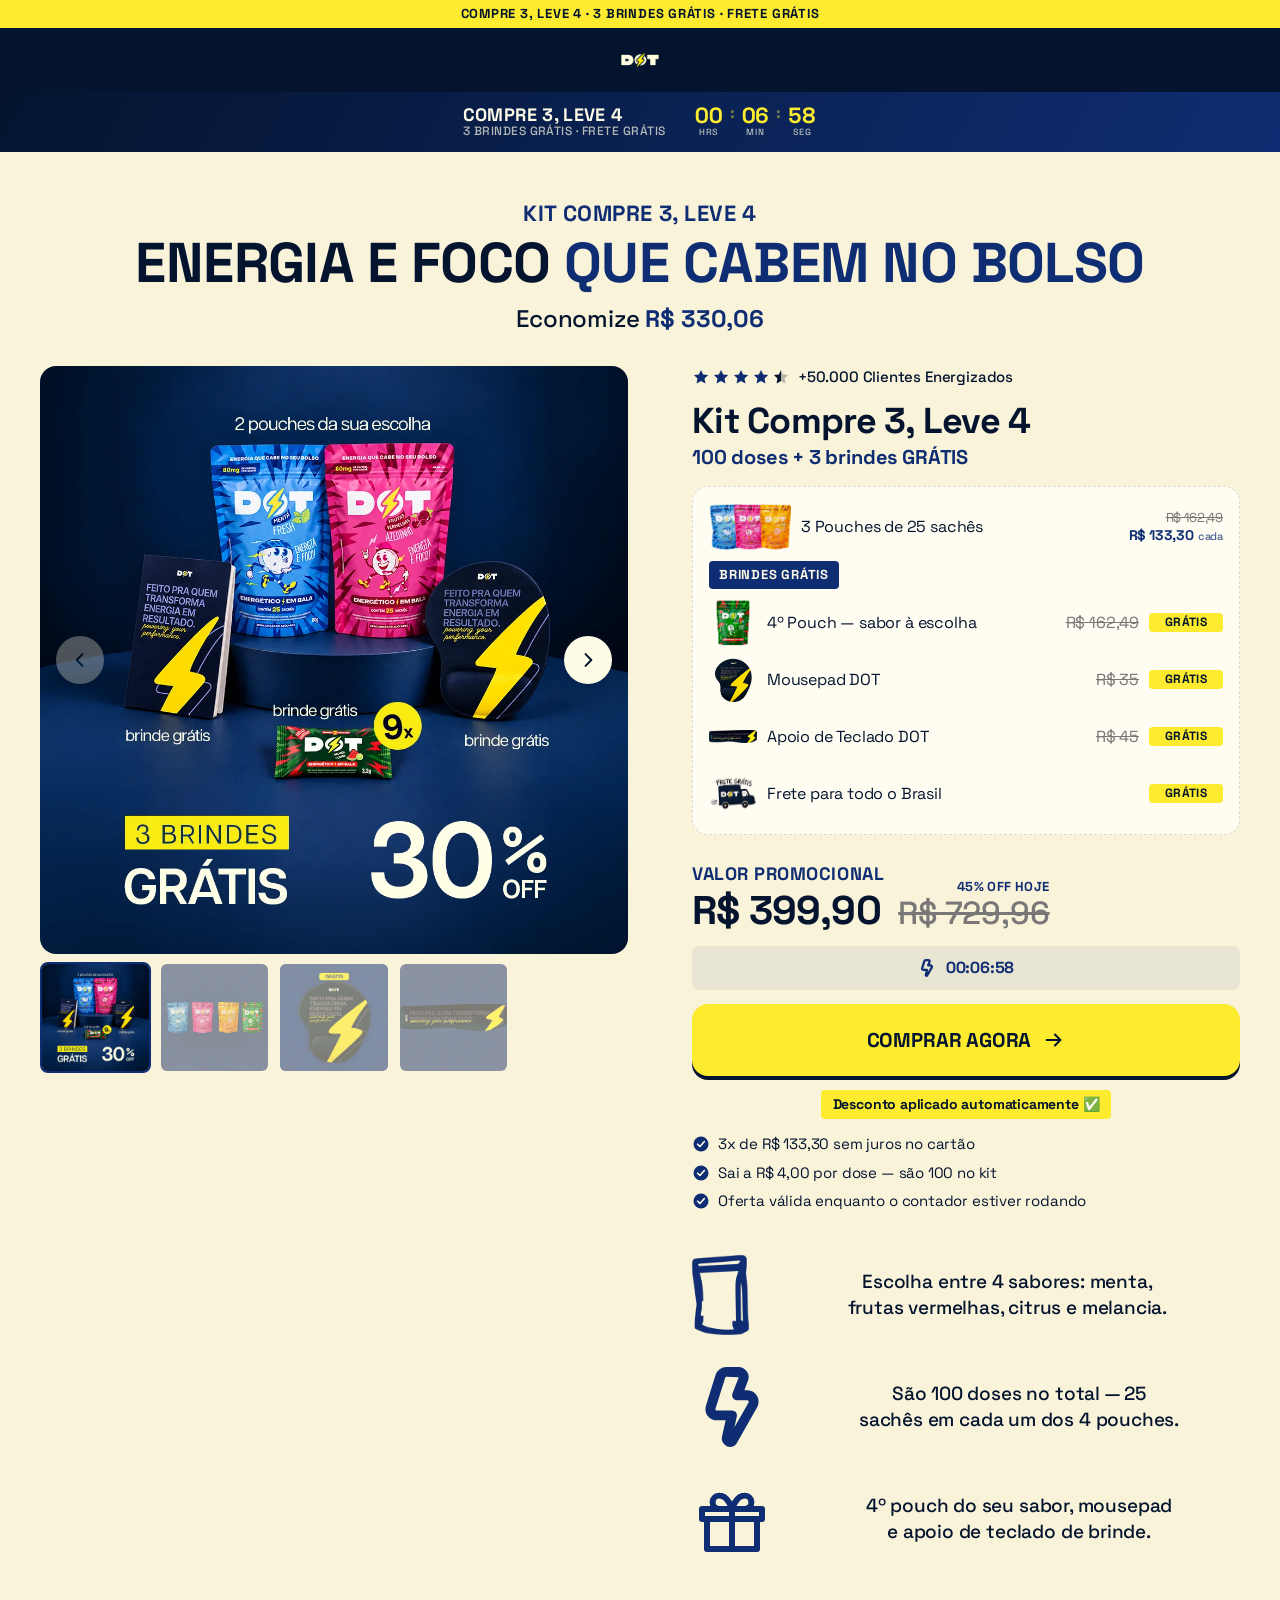
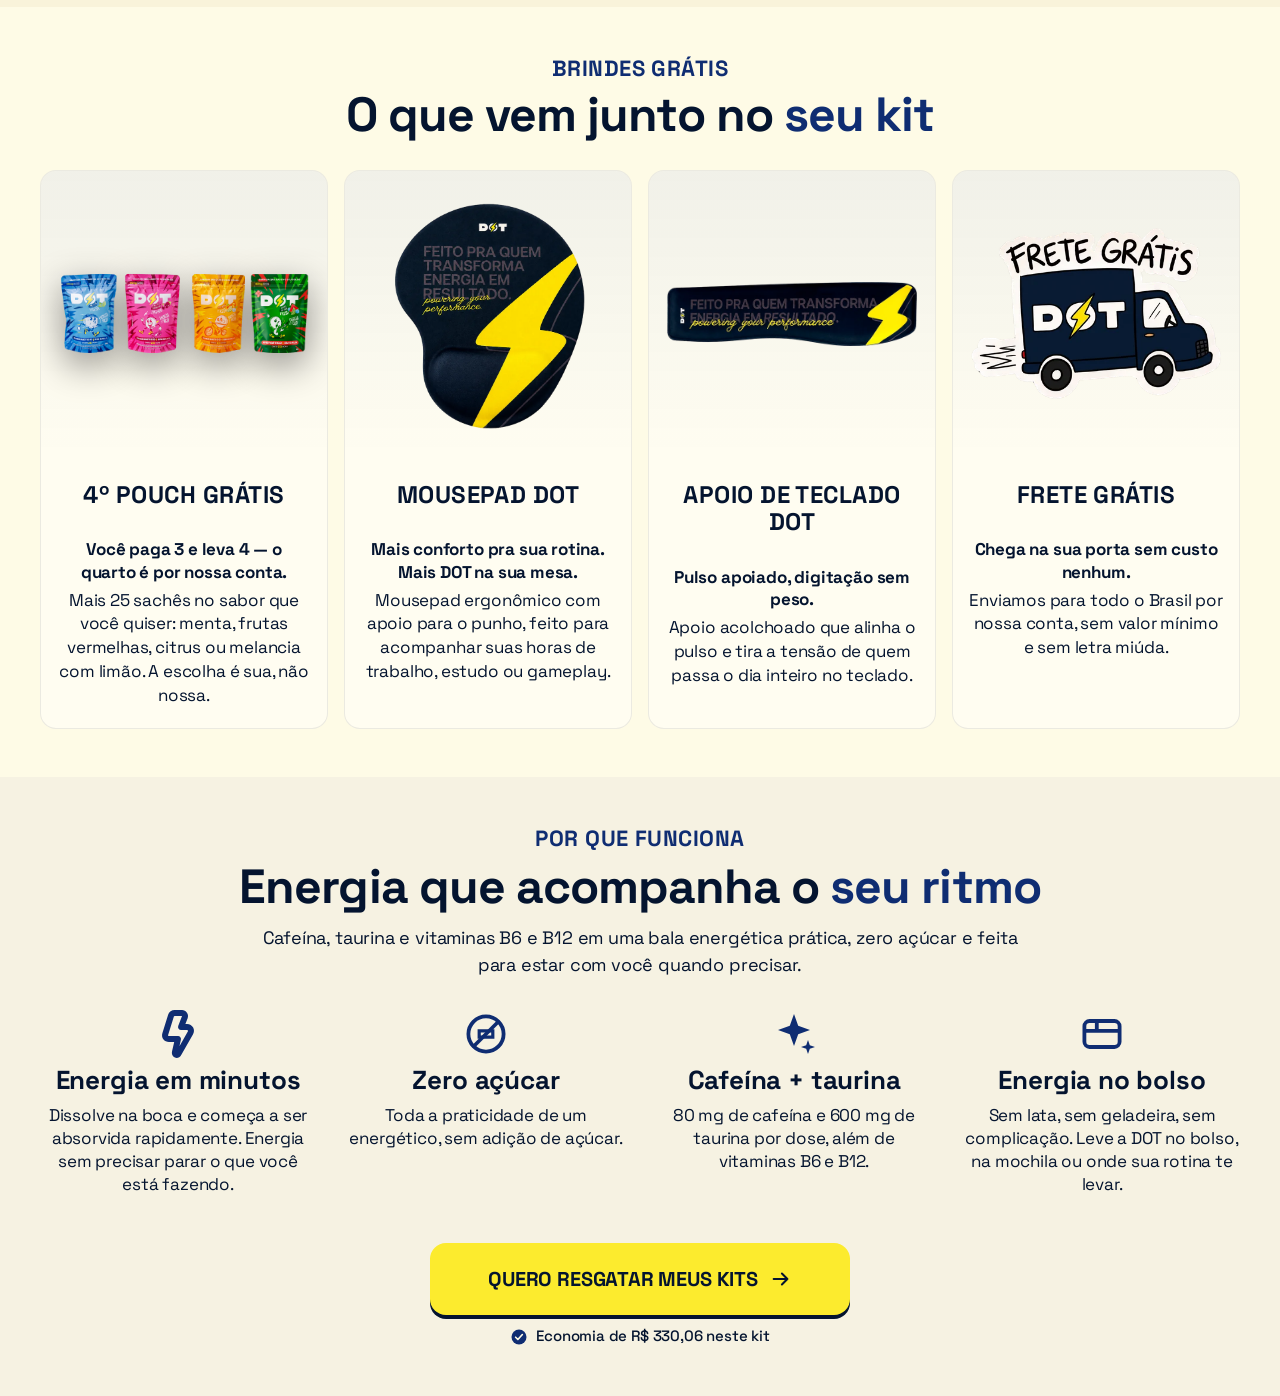
==== commit 90b54c18: "fix: imagem do apoio de teclado sem fundo branco, e card de frete no kit A webp do apoio tinha sido " ====
--- a/index.html
+++ b/index.html
@@ -179,7 +179,7 @@
                 <span class="free">Grátis</span>
               </li>
               <li>
-                <img class="gift-list__img" src="assets/brinde-apoio-teclado.webp" alt="Apoio de teclado DOT" width="1080" height="1080" loading="lazy">
+                <img class="gift-list__img" src="assets/brinde-apoio-teclado.webp" alt="Apoio de teclado DOT" width="620" height="158" loading="lazy">
                 <span class="gift-list__name">Apoio de Teclado DOT</span>
                 <span class="gift-list__was">R$ 45</span>
                 <span class="free">Grátis</span>
@@ -288,6 +288,14 @@
           <p class="gift-card__text">Apoio acolchoado que alinha o pulso e tira a tensão de quem passa o dia inteiro no teclado.</p>
         </div>
       </article>
+      <article class="gift-card">
+        <div class="gift-card__media media-frame"><img src="assets/brinde-frete-gratis.webp" alt="Frete grátis DOT" loading="lazy"></div>
+        <div class="gift-card__body">
+          <p class="gift-card__title">Frete Grátis</p>
+          <p class="gift-card__lead">Chega na sua porta sem custo nenhum.</p>
+          <p class="gift-card__text">Enviamos para todo o Brasil por nossa conta, sem valor mínimo e sem letra miúda.</p>
+        </div>
+      </article>
     </div>
 
     <div class="gifts__slider bleed slider-clip">
@@ -330,6 +338,16 @@
               </div>
             </article>
           </div>
+          <div class="swiper-slide">
+            <article class="gift-card">
+              <div class="gift-card__media media-frame"><img src="assets/brinde-frete-gratis.webp" alt="Frete grátis DOT" loading="lazy"></div>
+              <div class="gift-card__body">
+                <p class="gift-card__title">Frete Grátis</p>
+                <p class="gift-card__lead">Chega na sua porta sem custo nenhum.</p>
+                <p class="gift-card__text">Enviamos para todo o Brasil por nossa conta, sem valor mínimo e sem letra miúda.</p>
+              </div>
+            </article>
+          </div>
         </div>
       </div>
       <div class="dots" id="giftsDots"></div>
--- a/v2.css
+++ b/v2.css
@@ -932,7 +932,7 @@
 
 @media (min-width: 992px) {
   .gifts__head   { margin-bottom: 28px; }
-  .gifts__grid   { display: grid; grid-template-columns: repeat(3, 1fr); gap: 16px; }
+  .gifts__grid   { display: grid; grid-template-columns: repeat(4, 1fr); gap: 16px; }
   .gifts__slider { display: none; }
   .gift-card__title { font-size: 24px; }
   .gift-card__lead  { font-size: 17px; }
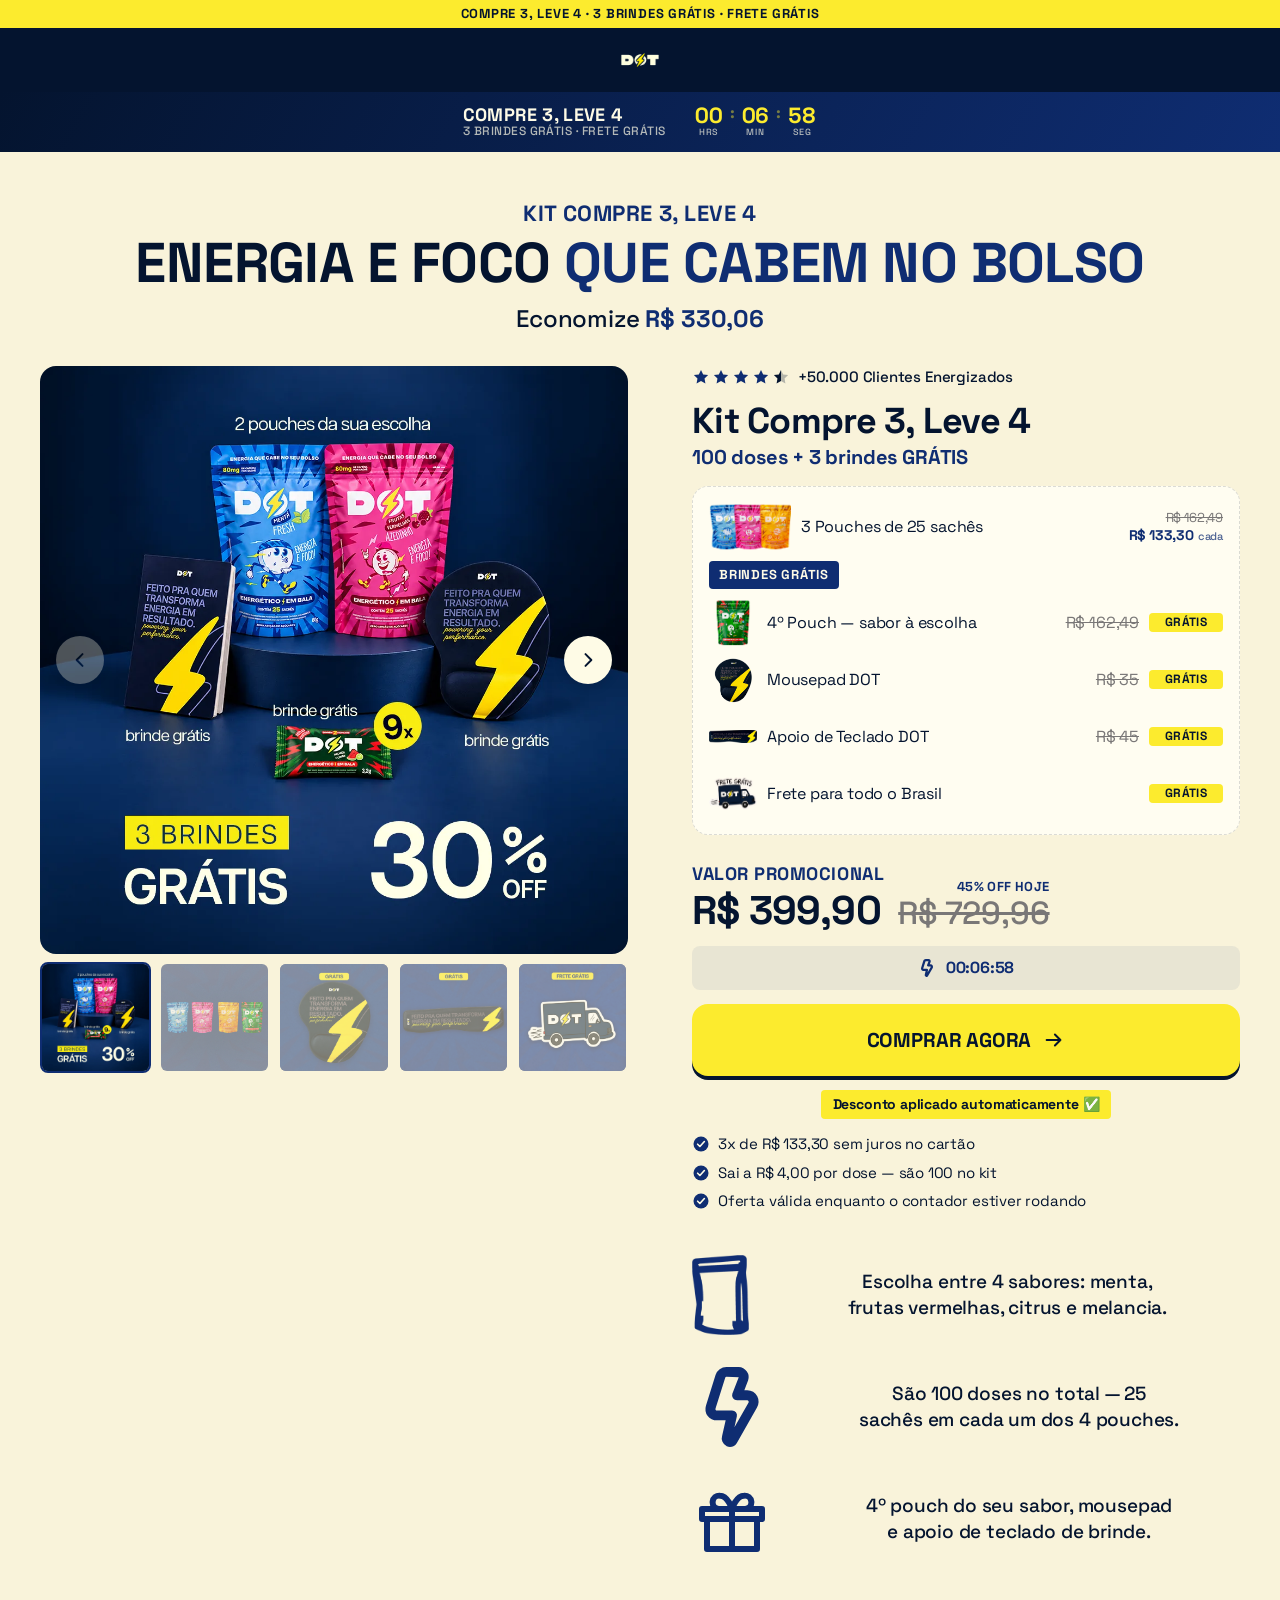
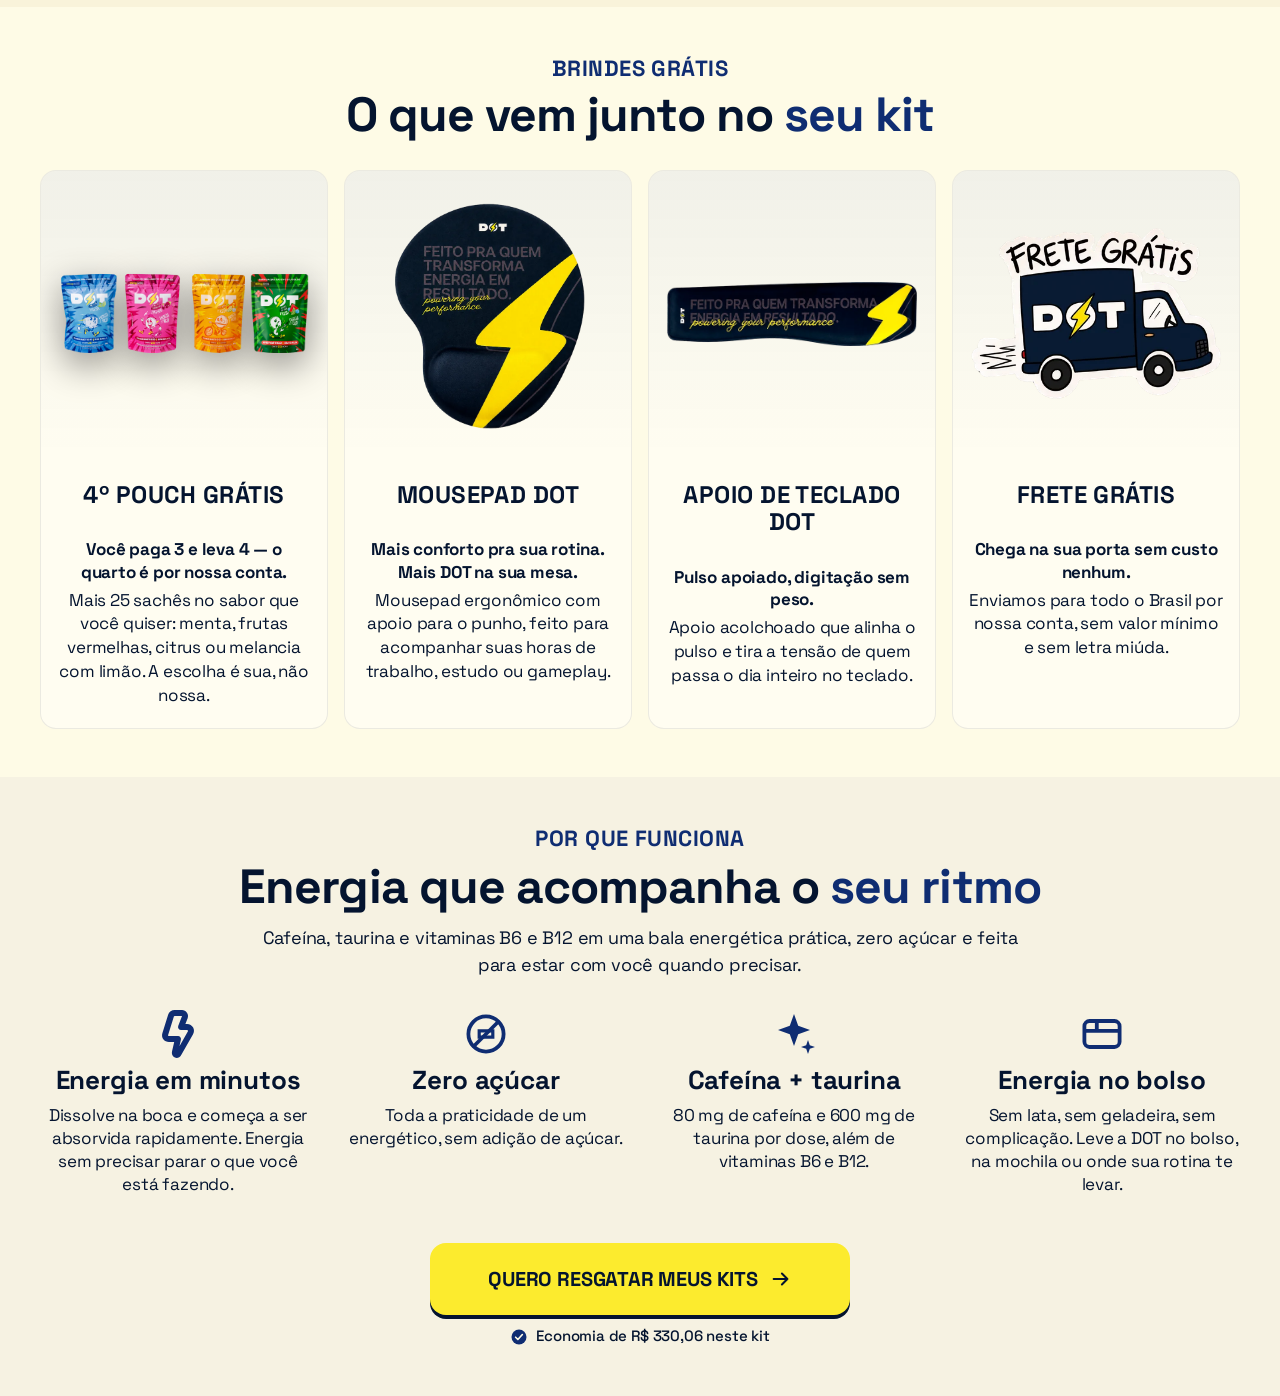
==== commit 8faa97c7: "feat: carrossel do topo com as artes novas de apoio e frete Entram as duas artes no padrao das outra" ====
--- a/index.html
+++ b/index.html
@@ -96,6 +96,7 @@
 
             <div class="swiper-slide"><div class="gallery__slide gallery__slide--full media-frame"><img src="assets/galeria-mousepad-gratis.webp"      alt="Mousepad DOT grátis"></div></div>
             <div class="swiper-slide"><div class="gallery__slide gallery__slide--full media-frame"><img src="assets/galeria-apoio-teclado-gratis.webp" alt="Apoio de teclado DOT grátis"></div></div>
+            <div class="swiper-slide"><div class="gallery__slide gallery__slide--full media-frame"><img src="assets/galeria-frete-gratis.webp"        alt="Frete grátis para todo o Brasil"></div></div>
 
           </div>
 
@@ -122,6 +123,7 @@
             </div>
             <div class="swiper-slide"><div class="gallery__slide gallery__slide--full media-frame"><img src="assets/galeria-mousepad-gratis.webp"      alt=""></div></div>
             <div class="swiper-slide"><div class="gallery__slide gallery__slide--full media-frame"><img src="assets/galeria-apoio-teclado-gratis.webp" alt=""></div></div>
+            <div class="swiper-slide"><div class="gallery__slide gallery__slide--full media-frame"><img src="assets/galeria-frete-gratis.webp"        alt=""></div></div>
           </div>
         </div>
       </div>
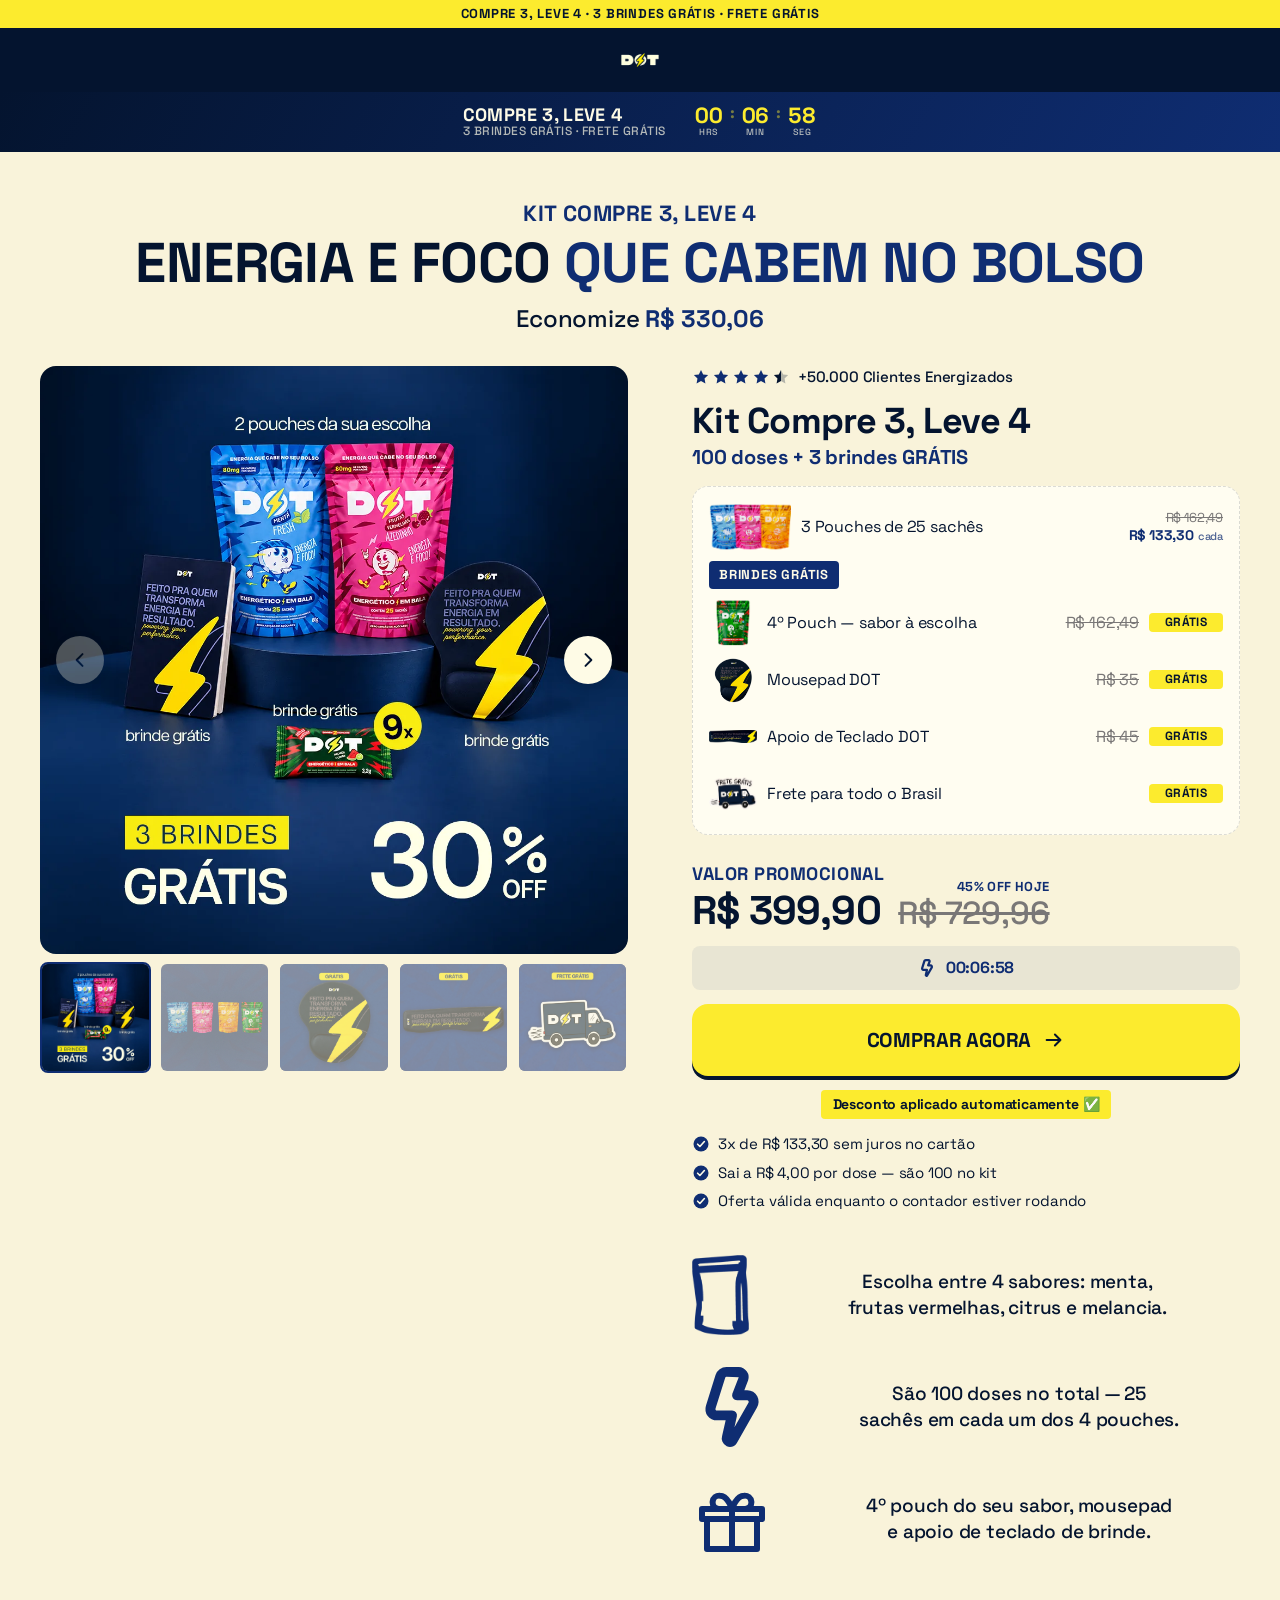
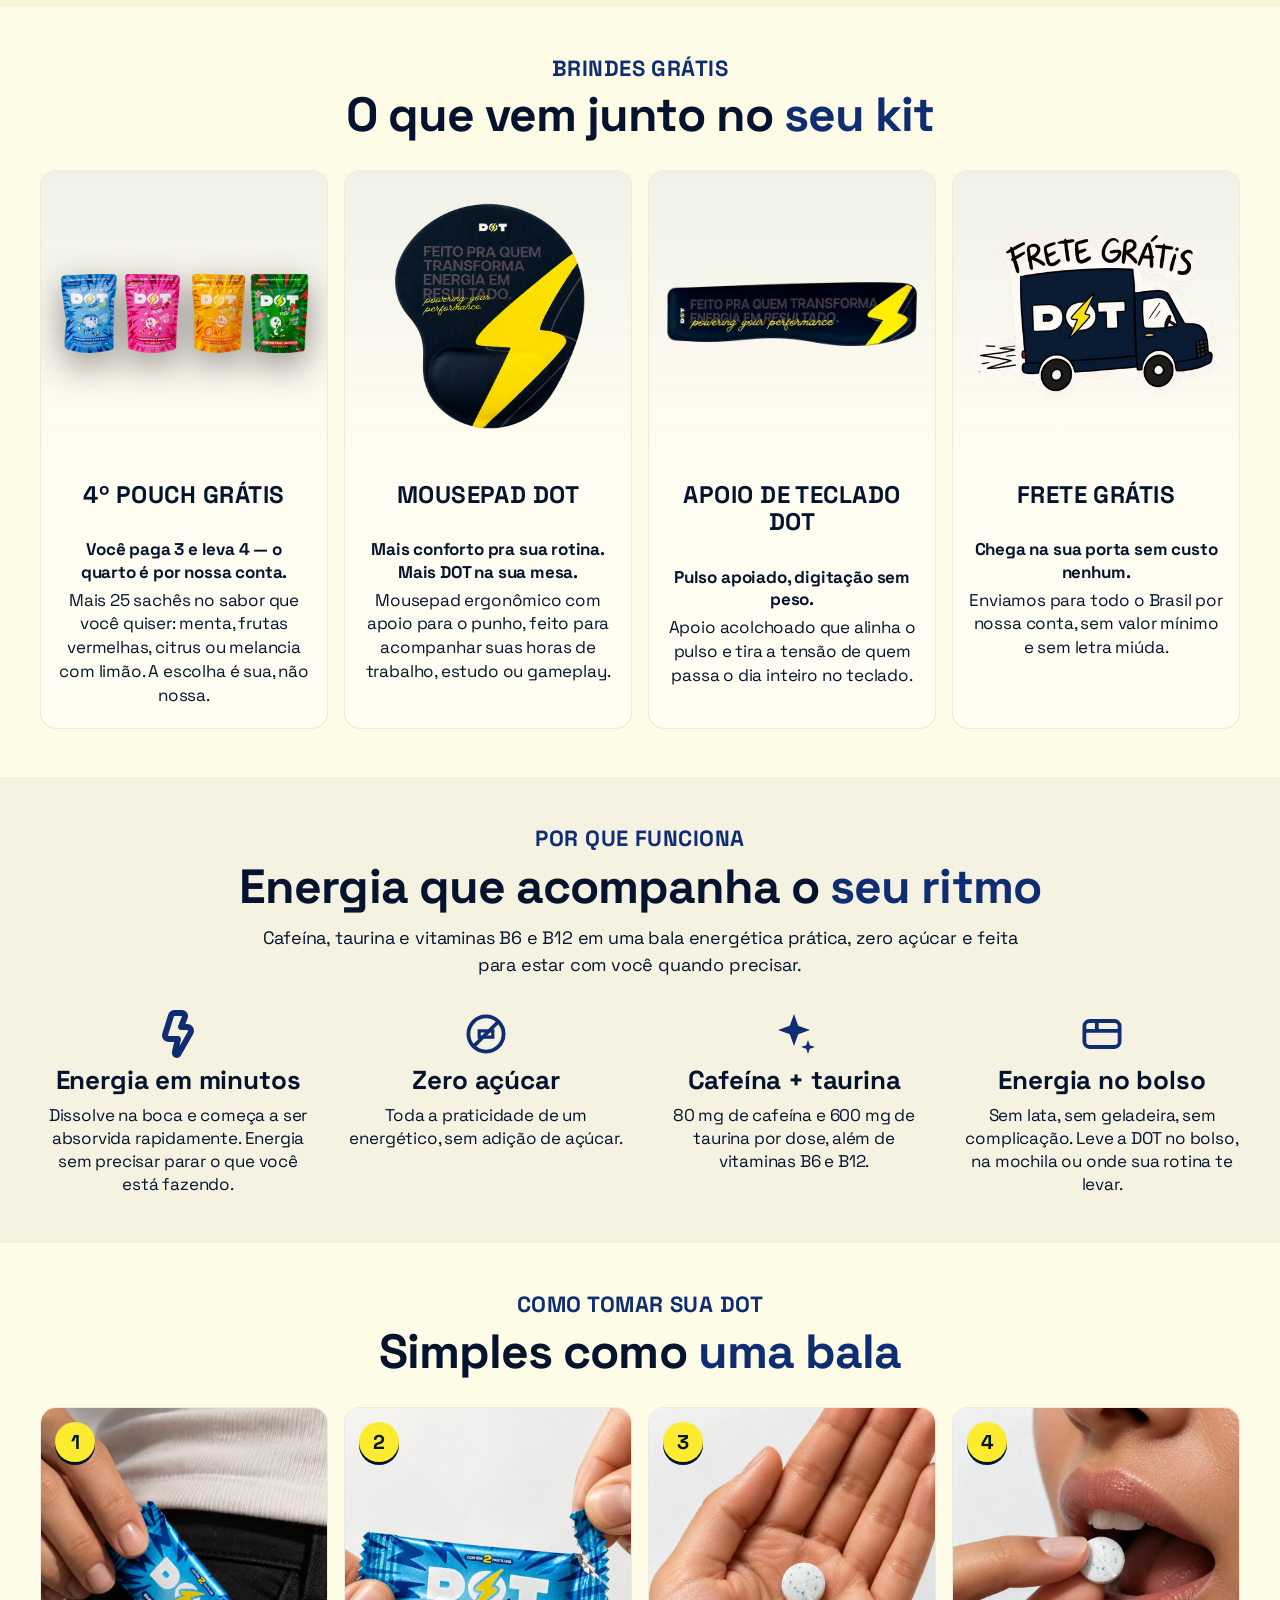
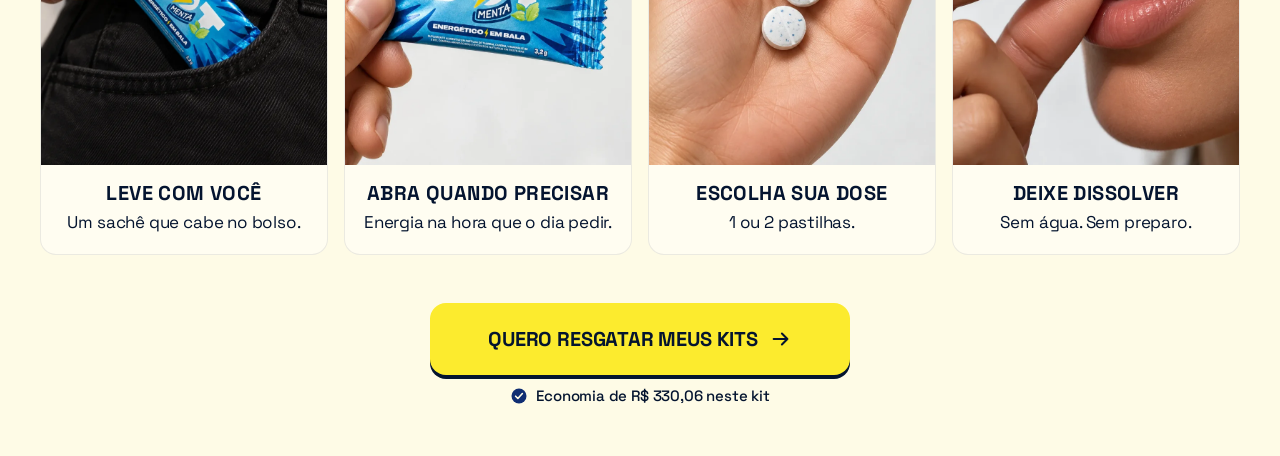
==== commit 718ac041: "feat: bloco "como tomar" da oferta 7 acima do CTA 2 Os 4 passos (leve, abra, escolha a dose, deixe d" ====
--- a/index.html
+++ b/index.html
@@ -391,6 +391,64 @@
       </div>
 </div>
 
+  </div>
+</section>
+
+<!-- ================= 5 · COMO TOMAR ================= -->
+<!-- os 4 passos da oferta 7 (bloco "Como usar"), no formato desta pagina.
+     O CTA 2 fecha este bloco: antes ele ficava no fim dos beneficios -->
+<section class="section how" id="como-tomar">
+  <div class="container">
+
+    <div class="how__head">
+      <p class="eyebrow">Como tomar sua DOT</p>
+      <h2 class="h2">Simples como <span class="hl">uma bala</span></h2>
+    </div>
+
+    <!-- role="list": sem ele o Safari tira a semantica de lista de um <ol> com list-style: none -->
+    <ol class="how__grid" role="list">
+      <li class="step">
+        <div class="step__media media-frame">
+          <img src="assets/como-tomar-1-bolso.webp" alt="Sachê DOT Menta sendo guardado no bolso da calça" width="800" height="1000" loading="lazy" decoding="async">
+          <span class="step__num" aria-hidden="true">1</span>
+        </div>
+        <div class="step__body">
+          <h3 class="step__title">Leve com você</h3>
+          <p class="step__text">Um sachê que cabe no bolso.</p>
+        </div>
+      </li>
+      <li class="step">
+        <div class="step__media media-frame">
+          <img src="assets/como-tomar-2-abrir.webp" alt="Mãos abrindo o sachê DOT Menta" width="800" height="1000" loading="lazy" decoding="async">
+          <span class="step__num" aria-hidden="true">2</span>
+        </div>
+        <div class="step__body">
+          <h3 class="step__title">Abra quando precisar</h3>
+          <p class="step__text">Energia na hora que o dia pedir.</p>
+        </div>
+      </li>
+      <li class="step">
+        <div class="step__media media-frame">
+          <img src="assets/como-tomar-3-dose.webp" alt="Duas pastilhas DOT na palma da mão" width="800" height="1000" loading="lazy" decoding="async">
+          <span class="step__num" aria-hidden="true">3</span>
+        </div>
+        <div class="step__body">
+          <h3 class="step__title">Escolha sua dose</h3>
+          <p class="step__text">1 ou 2 pastilhas.</p>
+        </div>
+      </li>
+      <li class="step">
+        <div class="step__media media-frame">
+          <img src="assets/como-tomar-4-dissolver.webp" alt="Pastilha DOT sendo colocada na boca" width="800" height="1000" loading="lazy" decoding="async">
+          <span class="step__num" aria-hidden="true">4</span>
+        </div>
+        <div class="step__body">
+          <h3 class="step__title">Deixe dissolver</h3>
+          <p class="step__text">Sem água. Sem preparo.</p>
+        </div>
+      </li>
+    </ol>
+
     <div class="cta-block">
       <a class="btn" href="#oferta" data-open-flavors>
         Quero resgatar meus kits
--- a/v2.css
+++ b/v2.css
@@ -2,7 +2,8 @@
    DOT ENERGY — Oferta 8 · Compre 3, Leve 4
    Segue a estrutura da RYZE Ritual Set em 4 blocos:
    header+countdown → oferta (título+galeria+card+bullets)
-   → carrossel de brindes → benefícios.
+   → carrossel de brindes → benefícios, mais o "como tomar"
+   da oferta 7 fechando com o CTA 2.
    Breakpoint único: 992px.
    ============================================================ */
 
@@ -954,15 +955,71 @@
 .benefit h3 { margin: 0; font-size: 20px; font-weight: 700; line-height: 1.15; }
 .benefit p  { margin: 0; font-size: 15px; line-height: 1.35; }
 
-.benefits .cta-block { margin-top: 32px; }
-
 @media (min-width: 992px) {
   /* 4 itens: 3 colunas deixariam um orfao sozinho na segunda linha */
   .benefits__grid { grid-template-columns: repeat(4, 1fr); gap: 44px 32px; margin-top: 32px; }
   .benefit h3 { font-size: 26px; }
   .benefit p  { font-size: 17px; }
-  .benefits .cta-block { margin-top: 48px; }
-  .benefits .btn { min-width: 420px; width: auto; }
+}
+
+/* ============================================================
+   5 · COMO TOMAR
+   Os 4 passos da oferta 7 com a cara desta pagina: cabecalho
+   centralizado e cards creme como os dos brindes. No celular
+   fica 2x2, e nao carrossel, para os quatro passos aparecerem
+   juntos e em ordem.
+   ============================================================ */
+.how { background: var(--cream); }
+
+.how__head { display: flex; flex-direction: column; align-items: center; gap: 8px; text-align: center; margin-bottom: 20px; }
+
+.how__grid { display: grid; grid-template-columns: 1fr 1fr; gap: 12px; margin: 0; padding: 0; list-style: none; }
+
+.step {
+  display: flex;
+  flex-direction: column;
+  background: var(--cream-card);
+  border: 1px solid var(--navy-08);
+  border-radius: var(--radius);
+  overflow: hidden;
+}
+
+/* foto de ponta a ponta. As fotos ja sao 4:5, entao o cover nao corta nada */
+.step__media { --frame-pad: 0px; aspect-ratio: 4 / 5; }
+.step__media > img { object-fit: cover; }
+
+/* numero do passo no canto da foto: amarelo com a sombra navy do botao */
+.step__num {
+  position: absolute;
+  top: 10px; left: 10px;
+  display: grid;
+  place-items: center;
+  width: 32px; height: 32px;
+  border-radius: 50%;
+  background: var(--yellow);
+  color: var(--navy);
+  font-size: 16px;
+  font-weight: 700;
+  line-height: 1;
+  box-shadow: 0 3px 0 0 var(--navy);
+}
+
+.step__body  { display: flex; flex-direction: column; gap: 4px; padding: 12px 10px 16px; text-align: center; }
+/* Caixa alta pede um pouco de tracking, como no titulo dos brindes */
+.step__title { margin: 0; font-size: 15px; font-weight: 700; line-height: 1.2; letter-spacing: .02em; text-transform: uppercase; text-wrap: balance; }
+.step__text  { margin: 0; font-size: 14px; line-height: 1.35; text-wrap: balance; }
+
+.how .cta-block { margin-top: 32px; }
+
+@media (min-width: 992px) {
+  .how__head { margin-bottom: 28px; }
+  .how__grid { grid-template-columns: repeat(4, 1fr); gap: 16px; }
+  .step__num { top: 14px; left: 14px; width: 40px; height: 40px; font-size: 20px; }
+  .step__body  { gap: 6px; padding: 16px 16px 20px; }
+  .step__title { font-size: 20px; }
+  .step__text  { font-size: 17px; }
+  .how .cta-block { margin-top: 48px; }
+  .how .btn { min-width: 420px; width: auto; }
 }
 
 /* ============================================================
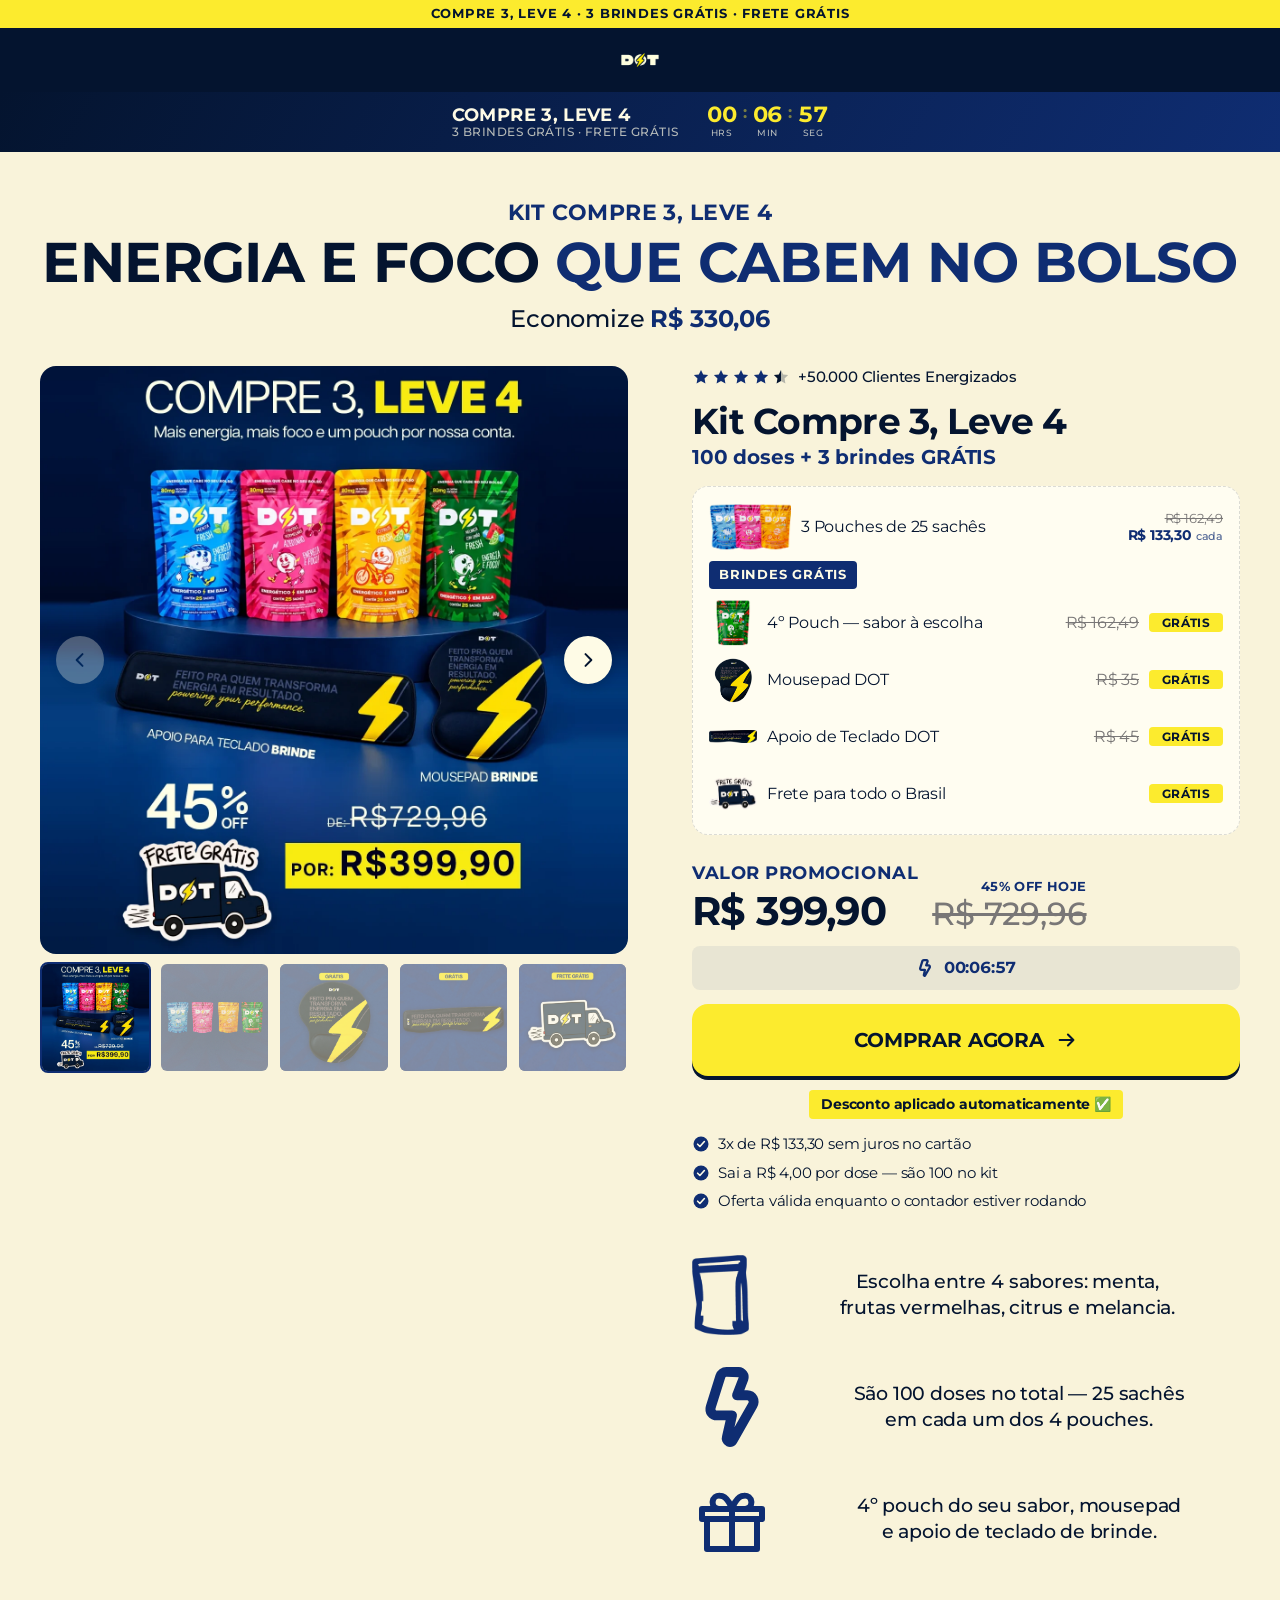
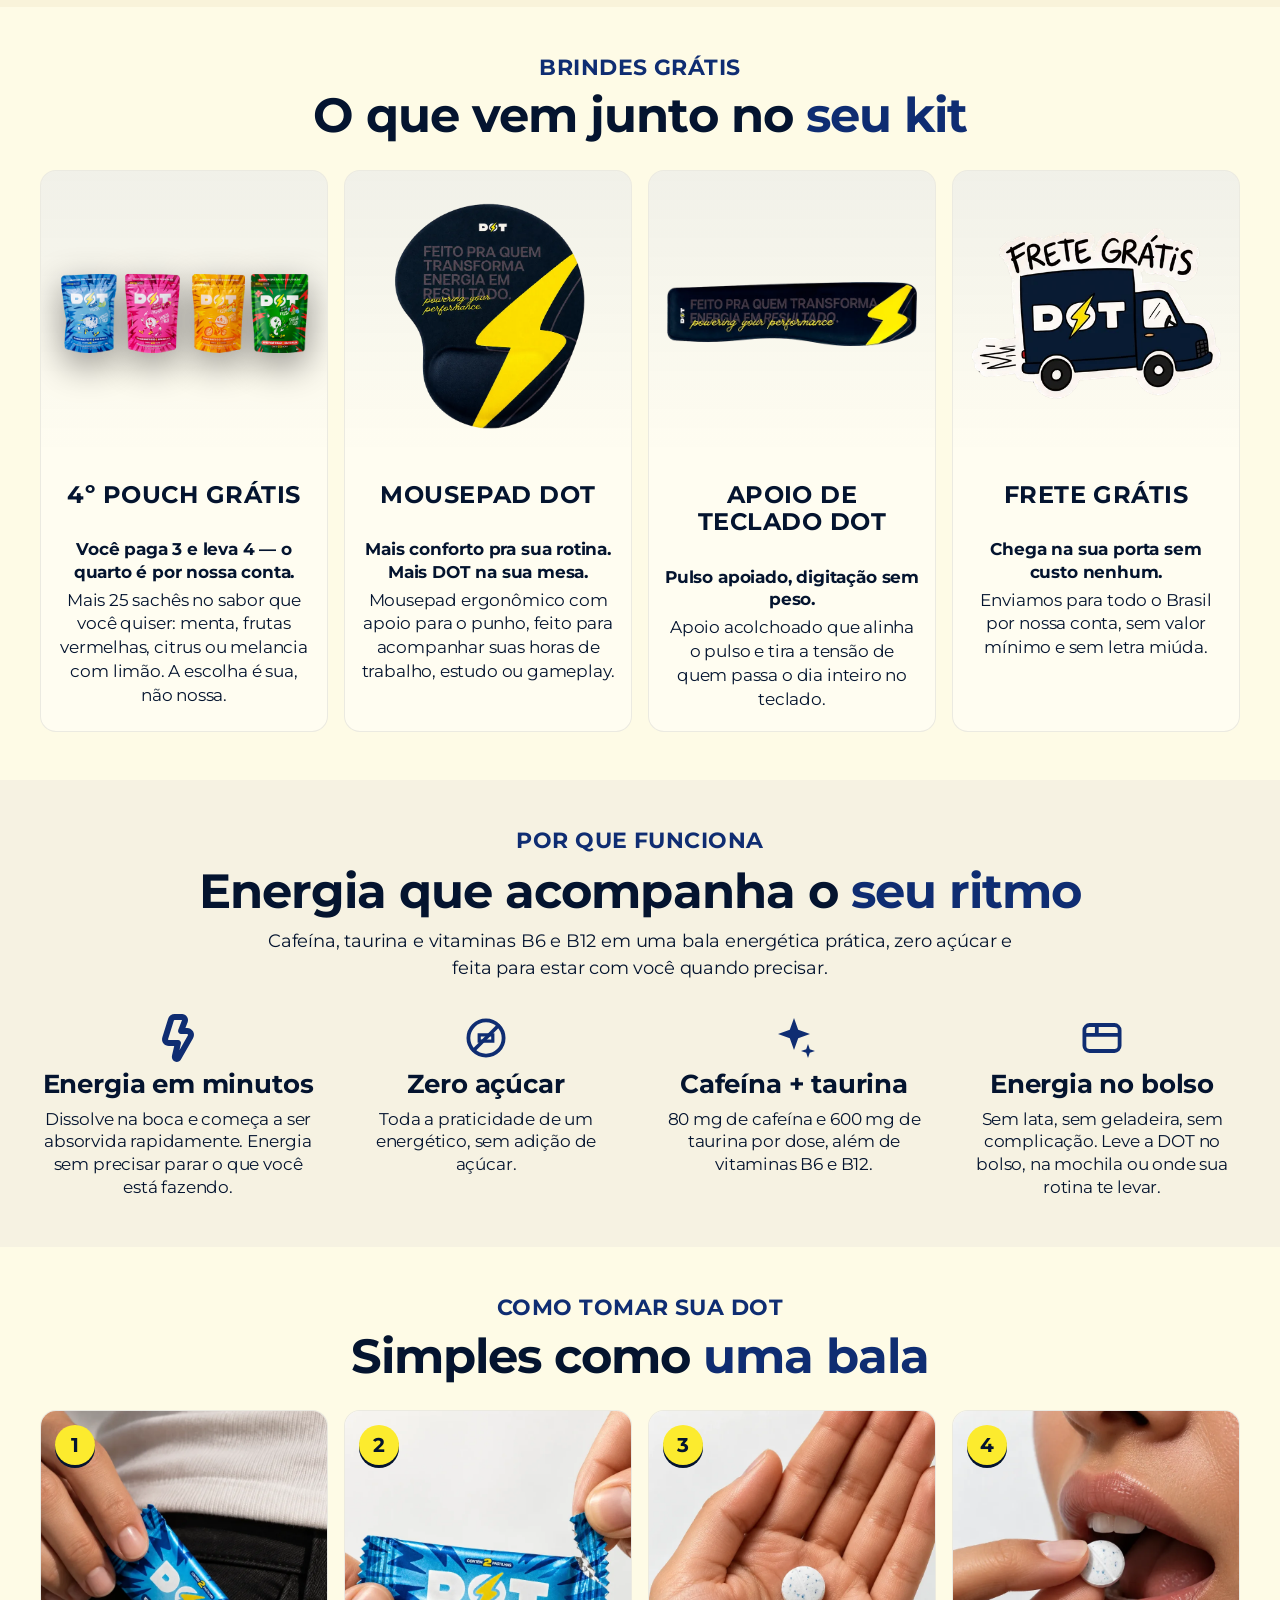
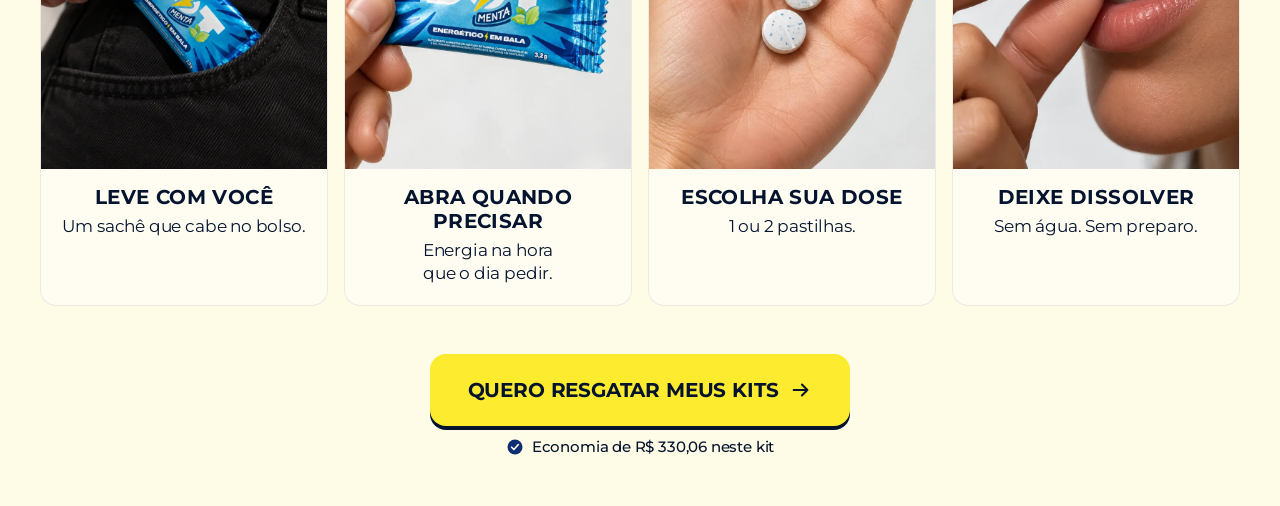
==== commit 821c24de: "feat: capa com o caminhao do frete gratis, fotos do seletor no sabor gratis e fonte Montserrat - Cap" ====
--- a/index.html
+++ b/index.html
@@ -8,7 +8,7 @@
 
 <link rel="preconnect" href="https://fonts.googleapis.com">
 <link rel="preconnect" href="https://fonts.gstatic.com" crossorigin>
-<link href="https://fonts.googleapis.com/css2?family=Space+Grotesk:wght@400;500;600;700&display=swap" rel="stylesheet">
+<link href="https://fonts.googleapis.com/css2?family=Montserrat:ital,wght@0,400;0,500;0,700;1,400;1,700&display=swap" rel="stylesheet">
 <link rel="stylesheet" href="https://cdn.jsdelivr.net/npm/swiper@11.1.14/swiper-bundle.min.css">
 <link rel="stylesheet" href="v2.css">
 </head>
@@ -80,8 +80,11 @@
         <div class="gallery__main swiper" id="galleryMain">
           <div class="swiper-wrapper">
 
-            <!-- PROVISORIO: arte herdada da oferta 6 -- diz 2 pouches, 3 brindes e 30% OFF. Trocar pela capa da oferta 8 -->
-            <div class="swiper-slide"><div class="gallery__slide gallery__slide--full media-frame"><img src="assets/galeria-capa-kit-30off.webp" alt="Kit Dia do Consumidor com 30% OFF: 2 pouches da sua escolha e 3 brindes grátis, bloco de notas, mousepad e 9 sachês de melancia com limão"></div></div>
+            <!-- capa da oferta 8, montada a partir da arte original (1080x1384, em assets-src): corte do
+                 titulo para baixo, sem a faixa "oferta limitada"; o FRETE GRATIS escrito deu lugar ao
+                 adesivo do caminhao (assets-src/brinde-frete-gratis.png), grande, embaixo do 45% OFF.
+                 O fundo foi estendido nas laterais e embaixo para fechar o quadrado da galeria -->
+            <div class="swiper-slide"><div class="gallery__slide gallery__slide--full media-frame"><img src="assets/galeria-capa-compre3-leve4.webp" alt="Compre 3, leve 4: os 4 pouches DOT (menta, frutas vermelhas, citrus e melancia com limão), apoio de teclado e mousepad de brinde, 45% OFF de R$ 729,96 por R$ 399,90 e frete grátis"></div></div>
 
             <div class="swiper-slide">
               <div class="gallery__slide media-frame">
@@ -110,7 +113,7 @@
 
         <div class="gallery__thumbs swiper" id="galleryThumbs">
           <div class="swiper-wrapper">
-            <div class="swiper-slide"><div class="gallery__slide gallery__slide--full media-frame"><img src="assets/galeria-capa-kit-30off.webp" alt=""></div></div>
+            <div class="swiper-slide"><div class="gallery__slide gallery__slide--full media-frame"><img src="assets/galeria-capa-compre3-leve4.webp" alt=""></div></div>
             <div class="swiper-slide">
               <div class="gallery__slide media-frame">
                 <div class="compo compo--sabores">
@@ -211,10 +214,11 @@
             <span class="reserved">Oferta reservada</span>
           </div>
 
-          <!-- data-checkout: link de compra da Yampi (/r/). data-promocode: cupom que abate o preco.
-               VAZIO DE PROPOSITO ate a regra do "compre 3 leve 4" existir na Yampi: sem ela o
-               carrinho chega com os 4 pouches cheios e nao fecha os R$ 399,90. -->
-          <a class="btn" href="#" id="checkoutBtn" data-open-flavors data-checkout="https://seguro.minhadot.com/r/" data-promocode="">
+          <!-- data-checkout: link de compra da Yampi (/r/). O cupom nao fica aqui: e um por
+               sabor, no data-cupom da etapa 2 do popup, como na oferta 5. A conta dos R$ 399,90:
+               3 pouches (R$ 487,47) + kit mousepad+teclado (R$ 80) - desconto progressivo da loja
+               (R$ 112,56) - cupom (R$ 55,01). -->
+          <a class="btn" href="#" id="checkoutBtn" data-open-flavors data-checkout="https://seguro.minhadot.com/r/">
             Comprar agora
             <svg width="22" height="22" aria-hidden="true"><use href="#i-arrow"/></svg>
           </a>
@@ -500,7 +504,7 @@
             <span class="conta__badge">O mais vendido</span>
             <span class="conta__media"><img src="assets/seletor-menta.webp" alt="" width="400" height="400" loading="lazy"></span>
             <span class="conta__name">Menta</span>
-            <button class="conta__add" type="button" data-mais aria-label="Adicionar um pouch de Menta">Adicionar <svg width="13" height="13" aria-hidden="true"><use href="#i-plus"/></svg></button>
+            <button class="conta__add" type="button" data-mais aria-label="Adicionar um pouch de Menta"><span class="conta__add-txt">Adicionar</span> <svg width="13" height="13" aria-hidden="true"><use href="#i-plus"/></svg></button>
             <span class="conta__steps">
               <button class="conta__btn" type="button" data-menos aria-label="Tirar um pouch de Menta"><svg width="16" height="16" viewBox="0 0 24 24" aria-hidden="true"><path d="M5 12h14" fill="none" stroke="currentColor" stroke-width="2.6" stroke-linecap="round"/></svg></button>
               <span class="conta__qtd" data-qtd-txt>0</span>
@@ -511,7 +515,7 @@
           <div class="conta" data-conta data-qtd="0" data-yampi="KEWK5304MU" data-sabor="Frutas Vermelhas">
             <span class="conta__media"><img src="assets/seletor-frutas.webp" alt="" width="400" height="400" loading="lazy"></span>
             <span class="conta__name">Frutas Vermelhas</span>
-            <button class="conta__add" type="button" data-mais aria-label="Adicionar um pouch de Frutas Vermelhas">Adicionar <svg width="13" height="13" aria-hidden="true"><use href="#i-plus"/></svg></button>
+            <button class="conta__add" type="button" data-mais aria-label="Adicionar um pouch de Frutas Vermelhas"><span class="conta__add-txt">Adicionar</span> <svg width="13" height="13" aria-hidden="true"><use href="#i-plus"/></svg></button>
             <span class="conta__steps">
               <button class="conta__btn" type="button" data-menos aria-label="Tirar um pouch de Frutas Vermelhas"><svg width="16" height="16" viewBox="0 0 24 24" aria-hidden="true"><path d="M5 12h14" fill="none" stroke="currentColor" stroke-width="2.6" stroke-linecap="round"/></svg></button>
               <span class="conta__qtd" data-qtd-txt>0</span>
@@ -522,7 +526,7 @@
           <div class="conta" data-conta data-qtd="0" data-yampi="5IM1U6QS0Q" data-sabor="Citrus">
             <span class="conta__media"><img src="assets/seletor-citrus.webp" alt="" width="400" height="400" loading="lazy"></span>
             <span class="conta__name">Citrus</span>
-            <button class="conta__add" type="button" data-mais aria-label="Adicionar um pouch de Citrus">Adicionar <svg width="13" height="13" aria-hidden="true"><use href="#i-plus"/></svg></button>
+            <button class="conta__add" type="button" data-mais aria-label="Adicionar um pouch de Citrus"><span class="conta__add-txt">Adicionar</span> <svg width="13" height="13" aria-hidden="true"><use href="#i-plus"/></svg></button>
             <span class="conta__steps">
               <button class="conta__btn" type="button" data-menos aria-label="Tirar um pouch de Citrus"><svg width="16" height="16" viewBox="0 0 24 24" aria-hidden="true"><path d="M5 12h14" fill="none" stroke="currentColor" stroke-width="2.6" stroke-linecap="round"/></svg></button>
               <span class="conta__qtd" data-qtd-txt>0</span>
@@ -534,7 +538,7 @@
             <span class="conta__badge">Edição limitada</span>
             <span class="conta__media"><img src="assets/seletor-melancia.webp" alt="" width="400" height="400" loading="lazy"></span>
             <span class="conta__name">Melancia com Limão</span>
-            <button class="conta__add" type="button" data-mais aria-label="Adicionar um pouch de Melancia com Limão">Adicionar <svg width="13" height="13" aria-hidden="true"><use href="#i-plus"/></svg></button>
+            <button class="conta__add" type="button" data-mais aria-label="Adicionar um pouch de Melancia com Limão"><span class="conta__add-txt">Adicionar</span> <svg width="13" height="13" aria-hidden="true"><use href="#i-plus"/></svg></button>
             <span class="conta__steps">
               <button class="conta__btn" type="button" data-menos aria-label="Tirar um pouch de Melancia com Limão"><svg width="16" height="16" viewBox="0 0 24 24" aria-hidden="true"><path d="M5 12h14" fill="none" stroke="currentColor" stroke-width="2.6" stroke-linecap="round"/></svg></button>
               <span class="conta__qtd" data-qtd-txt>0</span>
@@ -547,28 +551,33 @@
 
       <fieldset class="modal__panel" data-step="2" inert aria-hidden="true">
         <legend class="sr-only">Sabor do 4º pouch (grátis)</legend>
-        <div class="pick-grid">
+        <!-- data-cupom: o cupom da Yampi deste sabor, como na oferta 5. O pouch gratis nao vai
+             na lista do link: quem poe o POUCH <SABOR> (OFERTA) no pedido e o cupom, como
+             brinde. Se fosse tambem pelo token, o carrinho mostrava o pouch duas vezes.
+             Sao os cupons da oferta 8 (o "KT" no meio): alem do brinde, eles abatem o preco
+             ate os R$ 399,90. Os da oferta 5 sao os mesmos sem o KT e so poem o brinde -->
+        <div class="pick-grid pick-grid--sabores">
           <label class="pick">
-            <input type="radio" name="pouch4" value="menta" data-yampi="T7OSNI4X3Z">
-            <span class="pick__media"><img src="assets/sabor-menta.webp" alt="" loading="lazy"></span>
+            <input type="radio" name="pouch4" value="menta" data-cupom="CAWM7MG103KTCW83P4">
+            <span class="pick__media"><img src="assets/seletor-menta.webp" alt="" width="400" height="400" loading="lazy"></span>
             <span class="pick__name">Menta</span>
             <svg class="pick__check" width="26" height="26" viewBox="0 0 24 24" aria-hidden="true"><circle cx="12" cy="12" r="12" fill="currentColor"/><path d="m7 12.4 3.2 3.2L17 8.8" fill="none" stroke="#04142f" stroke-width="2.4" stroke-linecap="round" stroke-linejoin="round"/></svg>
           </label>
           <label class="pick">
-            <input type="radio" name="pouch4" value="frutas" data-yampi="KEWK5304MU">
-            <span class="pick__media"><img src="assets/sabor-frutas.webp" alt="" loading="lazy"></span>
+            <input type="radio" name="pouch4" value="frutas" data-cupom="CAWM7MG203KTCW83P4">
+            <span class="pick__media"><img src="assets/seletor-frutas.webp" alt="" width="400" height="400" loading="lazy"></span>
             <span class="pick__name">Frutas Vermelhas</span>
             <svg class="pick__check" width="26" height="26" viewBox="0 0 24 24" aria-hidden="true"><circle cx="12" cy="12" r="12" fill="currentColor"/><path d="m7 12.4 3.2 3.2L17 8.8" fill="none" stroke="#04142f" stroke-width="2.4" stroke-linecap="round" stroke-linejoin="round"/></svg>
           </label>
           <label class="pick">
-            <input type="radio" name="pouch4" value="citrus" data-yampi="5IM1U6QS0Q">
-            <span class="pick__media"><img src="assets/sabor-citrus.webp" alt="" loading="lazy"></span>
+            <input type="radio" name="pouch4" value="citrus" data-cupom="CAWM7MG303KTCW83P4">
+            <span class="pick__media"><img src="assets/seletor-citrus.webp" alt="" width="400" height="400" loading="lazy"></span>
             <span class="pick__name">Citrus</span>
             <svg class="pick__check" width="26" height="26" viewBox="0 0 24 24" aria-hidden="true"><circle cx="12" cy="12" r="12" fill="currentColor"/><path d="m7 12.4 3.2 3.2L17 8.8" fill="none" stroke="#04142f" stroke-width="2.4" stroke-linecap="round" stroke-linejoin="round"/></svg>
           </label>
           <label class="pick">
-            <input type="radio" name="pouch4" value="melancia" data-yampi="R5F5MQP29R">
-            <span class="pick__media"><img src="assets/sabor-melancia.webp" alt="" loading="lazy"></span>
+            <input type="radio" name="pouch4" value="melancia" data-cupom="CAWM7MG403KTCW83P4">
+            <span class="pick__media"><img src="assets/seletor-melancia.webp" alt="" width="400" height="400" loading="lazy"></span>
             <span class="pick__name">Melancia com Limão</span>
             <svg class="pick__check" width="26" height="26" viewBox="0 0 24 24" aria-hidden="true"><circle cx="12" cy="12" r="12" fill="currentColor"/><path d="m7 12.4 3.2 3.2L17 8.8" fill="none" stroke="#04142f" stroke-width="2.4" stroke-linecap="round" stroke-linejoin="round"/></svg>
           </label>
@@ -587,7 +596,9 @@
             <span class="pick__name">Apoio de Teclado DOT</span>
             <svg class="pick__check" width="26" height="26" viewBox="0 0 24 24" aria-hidden="true"><circle cx="12" cy="12" r="12" fill="currentColor"/><path d="m7 12.4 3.2 3.2L17 8.8" fill="none" stroke="#04142f" stroke-width="2.4" stroke-linecap="round" stroke-linejoin="round"/></svg>
           </div>
-          <div class="pick is-won">
+          <!-- o KIT MOUSEPAD+TECLADOPAD da Yampi leva os dois brindes num produto so, entao
+               o token fica so neste cartao: nos dois, o link pediria 2 kits -->
+          <div class="pick is-won" data-yampi="DAKN0PBXKF">
             <span class="pick__media"><img src="assets/brinde-mousepad.webp" alt="" loading="lazy"></span>
             <span class="pick__name">Mousepad DOT</span>
             <svg class="pick__check" width="26" height="26" viewBox="0 0 24 24" aria-hidden="true"><circle cx="12" cy="12" r="12" fill="currentColor"/><path d="m7 12.4 3.2 3.2L17 8.8" fill="none" stroke="#04142f" stroke-width="2.4" stroke-linecap="round" stroke-linejoin="round"/></svg>
--- a/v2.css
+++ b/v2.css
@@ -46,7 +46,7 @@
   padding-top: calc(var(--nav-h) + var(--bar-h));
   background: var(--cream);
   color: var(--navy);
-  font-family: "Space Grotesk", system-ui, -apple-system, "Segoe UI", sans-serif;
+  font-family: "Montserrat", system-ui, -apple-system, "Segoe UI", sans-serif;
   font-size: 16px;
   line-height: 1.5;
   letter-spacing: -.01em;
@@ -93,6 +93,15 @@
 @media (min-width: 992px) {
   .eyebrow { font-size: 22px; }
   .lead    { font-size: 1.125rem; }
+}
+
+/* A Montserrat e ~18% mais larga que a Space Grotesk em caixa alta. No celular
+   o minimo do clamp (1.9rem) virava 3 linhas no h1 e nos h2 de duas; aqui o
+   tamanho acompanha a largura da tela e mantem as quebras de antes: 2 linhas
+   no h1, 1 linha no "Simples como uma bala". Acima de 480px sobra espaco. */
+@media (max-width: 479px) {
+  .h1 { font-size: 7.8vw; }
+  .h2 { font-size: 7.3vw; }
 }
 
 /* Molduras de imagem: a caixa manda na proporção, a imagem é absoluta.
@@ -135,6 +144,10 @@
 
 @media (min-width: 992px) { .btn { min-height: 72px; font-size: 20px; } }
 
+/* no celular o texto do botao tem que caber numa linha: "QUERO RESGATAR MEUS
+   KITS" em Montserrat a 18px pedia 279px e o botao so tinha 255px livres */
+@media (max-width: 479px) { .btn { padding-inline: 18px; font-size: clamp(14px, 4.3vw, 18px); } }
+
 .cta-block { display: flex; flex-direction: column; align-items: center; gap: 10px; }
 
 .cta-note {
@@ -246,6 +259,16 @@
   .salebar__title { font-size: 18px; }
   .salebar__desc  { font-size: 12px; }
   .timer__num { font-size: 22px; }
+}
+
+/* A barra tem altura fixa. No celular, com "Precisa de mais tempo?" ou "Oferta
+   reservada" no lugar do contador, sobra pouca largura: o titulo diminui e a
+   descricao sai -- ela repete a barra amarela logo acima. Com o contador
+   rodando ela cabe e fica. */
+@media (max-width: 479px) {
+  .salebar__title { font-size: 13px; }
+  .is-expired .salebar__desc,
+  .is-reserved .salebar__desc { display: none; }
 }
 
 /* ============================================================
@@ -456,7 +479,7 @@
 }
 
 /* Preço */
-.price__label { margin: 0; grid-area: 1 / 1 / 2 / 2; align-self: baseline; font-size: clamp(0.9rem, 4.6vw, 1.125rem); font-weight: 700; line-height: 1.2; letter-spacing: .03em; text-transform: uppercase; color: var(--blue); }
+.price__label { margin: 0; grid-area: 1 / 1 / 2 / 2; align-self: baseline; font-size: clamp(0.8rem, 4.2vw, 1.125rem); font-weight: 700; line-height: 1.2; letter-spacing: .03em; text-transform: uppercase; color: var(--blue); }
 /* 3 linhas: rotulo + desconto / precos / unidade (2 col) */
 .price { display: grid; grid-template-columns: auto auto; justify-content: start;
          align-items: center; column-gap: 14px; row-gap: 6px; margin-top: 14px; }
@@ -519,7 +542,9 @@
 .modal__grip { align-self: center; width: 56px; height: 5px; border-radius: 3px; background: var(--navy-14); }
 
 .modal__head { display: flex; align-items: center; gap: 10px; }
-.modal__title { flex: 1; margin: 0; font-size: clamp(1.25rem, 5.4vw, 1.75rem); font-weight: 700; line-height: 1.15; letter-spacing: -.02em; color: var(--navy); }
+/* 4.9vw: com a Montserrat, "Voce garantiu os brindes" so fica numa linha a 360px
+   ate uns 18px -- em duas, a folha crescia so nessa etapa */
+.modal__title { flex: 1; margin: 0; font-size: clamp(1.05rem, 4.9vw, 1.75rem); font-weight: 700; line-height: 1.15; letter-spacing: -.02em; color: var(--navy); }
 
 .modal__back, .modal__close {
   flex: none; display: grid; place-items: center;
@@ -593,11 +618,14 @@
   background: var(--cream-2);
 }
 
+/* abaixo de 375px a miniatura encolhe para o nome do sabor caber ao lado do botao */
+@media (max-width: 374px) { .conta-grid { --thumb: clamp(48px, 7.4dvh, 56px); } }
+
 .conta {
   position: relative;          /* ancora do badge */
   display: flex;
   align-items: center;
-  gap: 12px;
+  gap: 10px;
   padding: 10px 12px;
   /* borda transparente no repouso: o .is-on troca so a cor, sem pular altura */
   border: 2px solid transparent;
@@ -637,13 +665,17 @@
    colorido, entao o quadrado fica preenchido de ponta a ponta como no print */
 .conta__media img { width: 100%; height: 100%; object-fit: cover; }
 
+/* com a Montserrat o nome tinha 48px a 360px e "Melancia" invadia o botao:
+   13px, botao mais enxuto e gap 10 deixam ~75px, onde "Vermelhas" (72px) cabe.
+   overflow-wrap e so a rede para telas de 320px: quebra a palavra, nao invade */
 .conta__name {
   flex: 1;
   min-width: 0;
-  font-size: 14px;
+  font-size: 13px;
   font-weight: 700;
   line-height: 1.2;
   color: var(--navy);
+  overflow-wrap: anywhere;
 }
 
 /* ----- controle da direita, estado ZERO: botao ADICIONAR + ----- */
@@ -652,20 +684,27 @@
   display: inline-flex;
   align-items: center;
   gap: 6px;
-  padding: 9px 14px;
+  padding: 9px 10px;
   border: 0;
   border-radius: var(--radius-sm);
   background: var(--navy);
   color: var(--cream);
-  font-size: 11px;
+  font-size: 10.5px;
   font-weight: 700;
   line-height: 1;
-  letter-spacing: .04em;
+  letter-spacing: .02em;
   text-transform: uppercase;
   white-space: nowrap;
   cursor: pointer;
 }
 .conta__add svg { fill: none; stroke: currentColor; stroke-width: 2.6; stroke-linecap: round; }
+/* em 320px nem o botao enxuto deixa o nome caber ao lado (sobravam 40px e
+   "Melancia com Limao" quebrava em 5): fica so o +, e o aria-label ("Adicionar
+   um pouch de ...") continua dizendo o que ele faz */
+@media (max-width: 340px) {
+  .conta__add-txt { display: none; }
+  .conta__add { padding: 9px 11px; }
+}
 /* fechou as 3: o render() desabilita todo [data-mais] de uma vez */
 .conta__add:disabled { opacity: .28; cursor: default; }
 
@@ -751,6 +790,20 @@
 .pick.is-won { cursor: default; }
 
 .pick-grid--gifts .pick--wide { grid-column: 1 / -1; justify-self: center; width: min(100%, 300px); }
+
+/* etapa 2 (sabor gratis): as mesmas fotos quadradas da etapa 1, com cenario.
+   A foto vira um quadrado do lado que o clamp do .pick__media img deixaria de
+   altura -- e ele que faz as 2 fileiras caberem num celular baixo --, centrado
+   no cartao. Sem o fundo creme, que so servia de chao para o pouch recortado. */
+.pick-grid--sabores .pick__media { background: none; }
+.pick-grid--sabores .pick__media img {
+  width: min(100%, 150px);
+  width: min(100%, clamp(96px, calc(46dvh - 186px), 150px));
+  height: auto;
+  aspect-ratio: 1;
+  object-fit: cover;
+  border-radius: 10px;
+}
 
 
 /* rodape das etapas 1 e 2: mostra o que ja esta garantido enquanto o
@@ -810,6 +863,7 @@
   .modal__sheet { border-radius: 20px; max-height: 88vh; max-height: 88dvh; }
   /* 190px a partir de ~880px de altura; num notebook de 720px fica em ~120px */
   .pick__media img { height: 190px; height: clamp(100px, calc(44dvh - 196px), 190px); }
+  .pick-grid--sabores .pick__media img { width: min(100%, 190px); width: min(100%, clamp(100px, calc(44dvh - 196px), 190px)); }
   .pick__name { font-size: 17px; }
 }
 
@@ -952,7 +1006,7 @@
 
 .benefit { display: flex; flex-direction: column; align-items: center; gap: 8px; text-align: center; }
 .benefit svg { color: var(--blue); }
-.benefit h3 { margin: 0; font-size: 20px; font-weight: 700; line-height: 1.15; }
+.benefit h3 { margin: 0; font-size: 18px; font-weight: 700; line-height: 1.15; }
 .benefit p  { margin: 0; font-size: 15px; line-height: 1.35; }
 
 @media (min-width: 992px) {
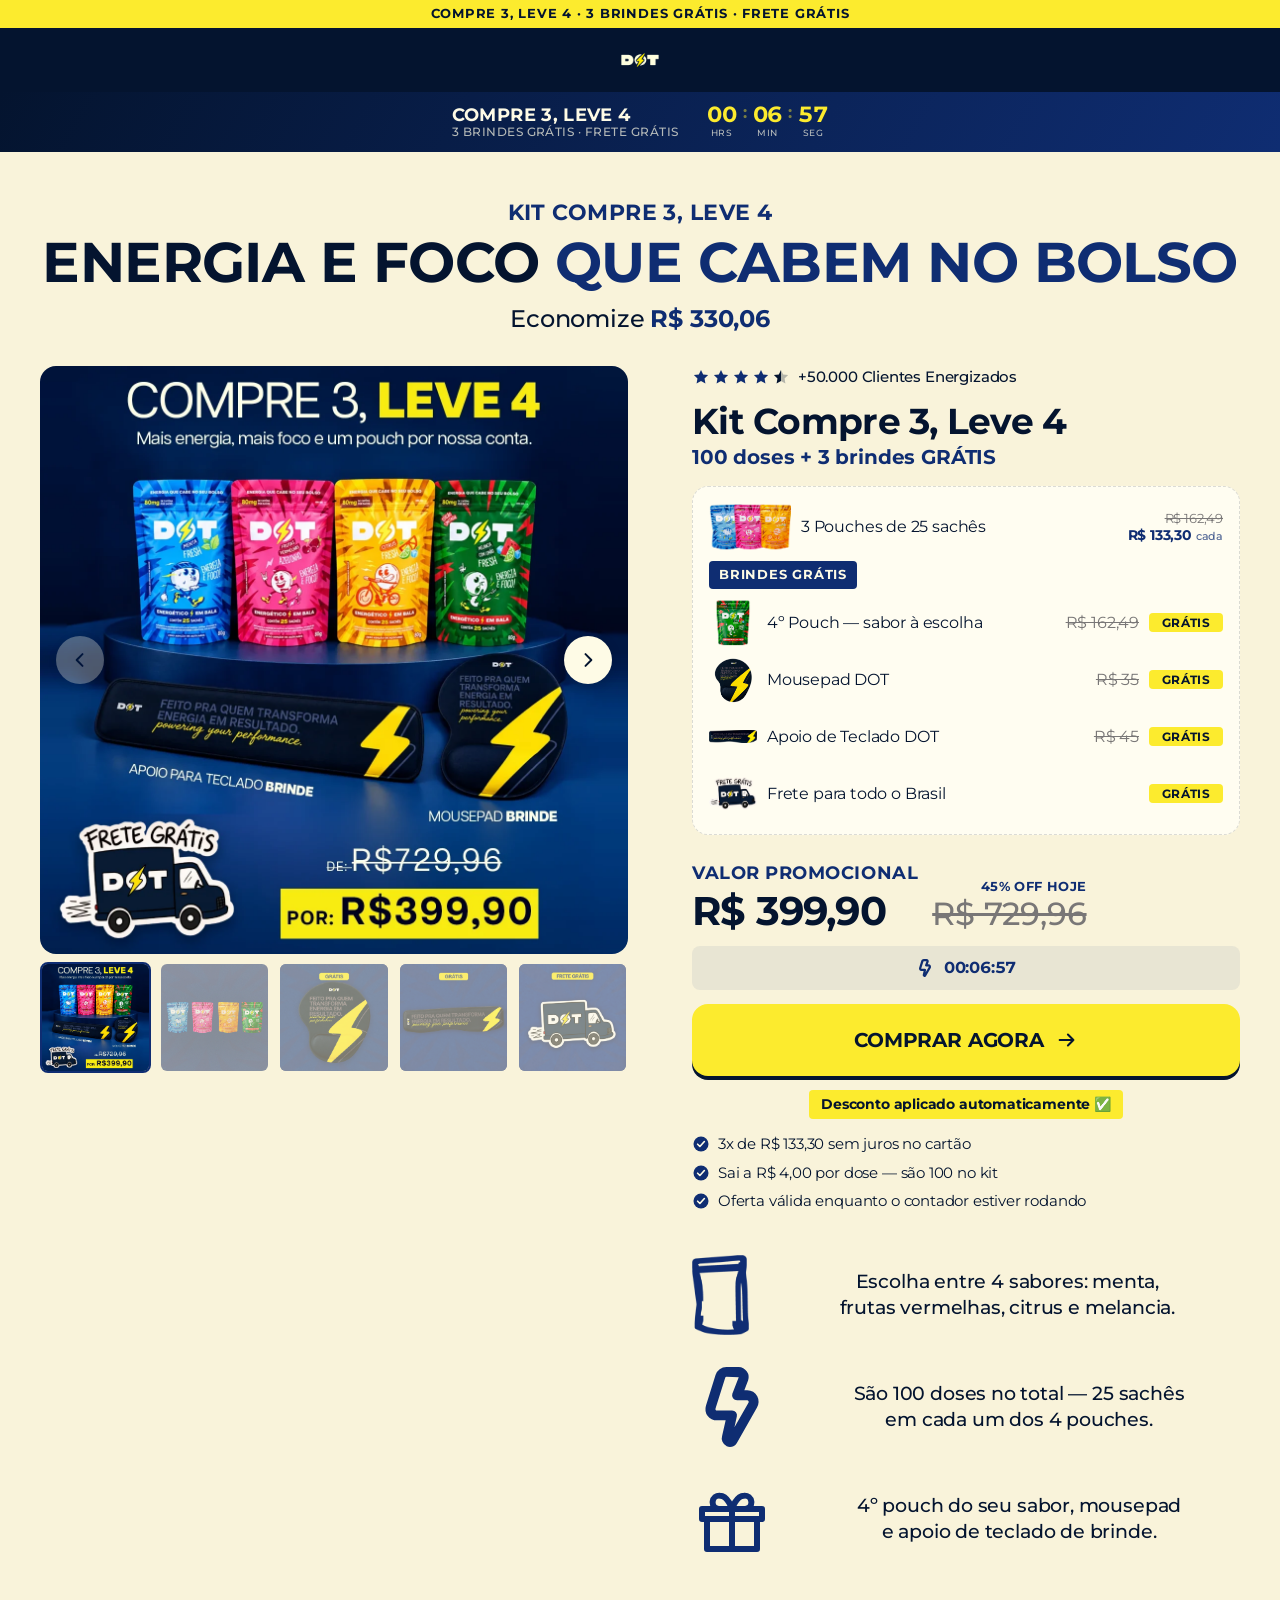
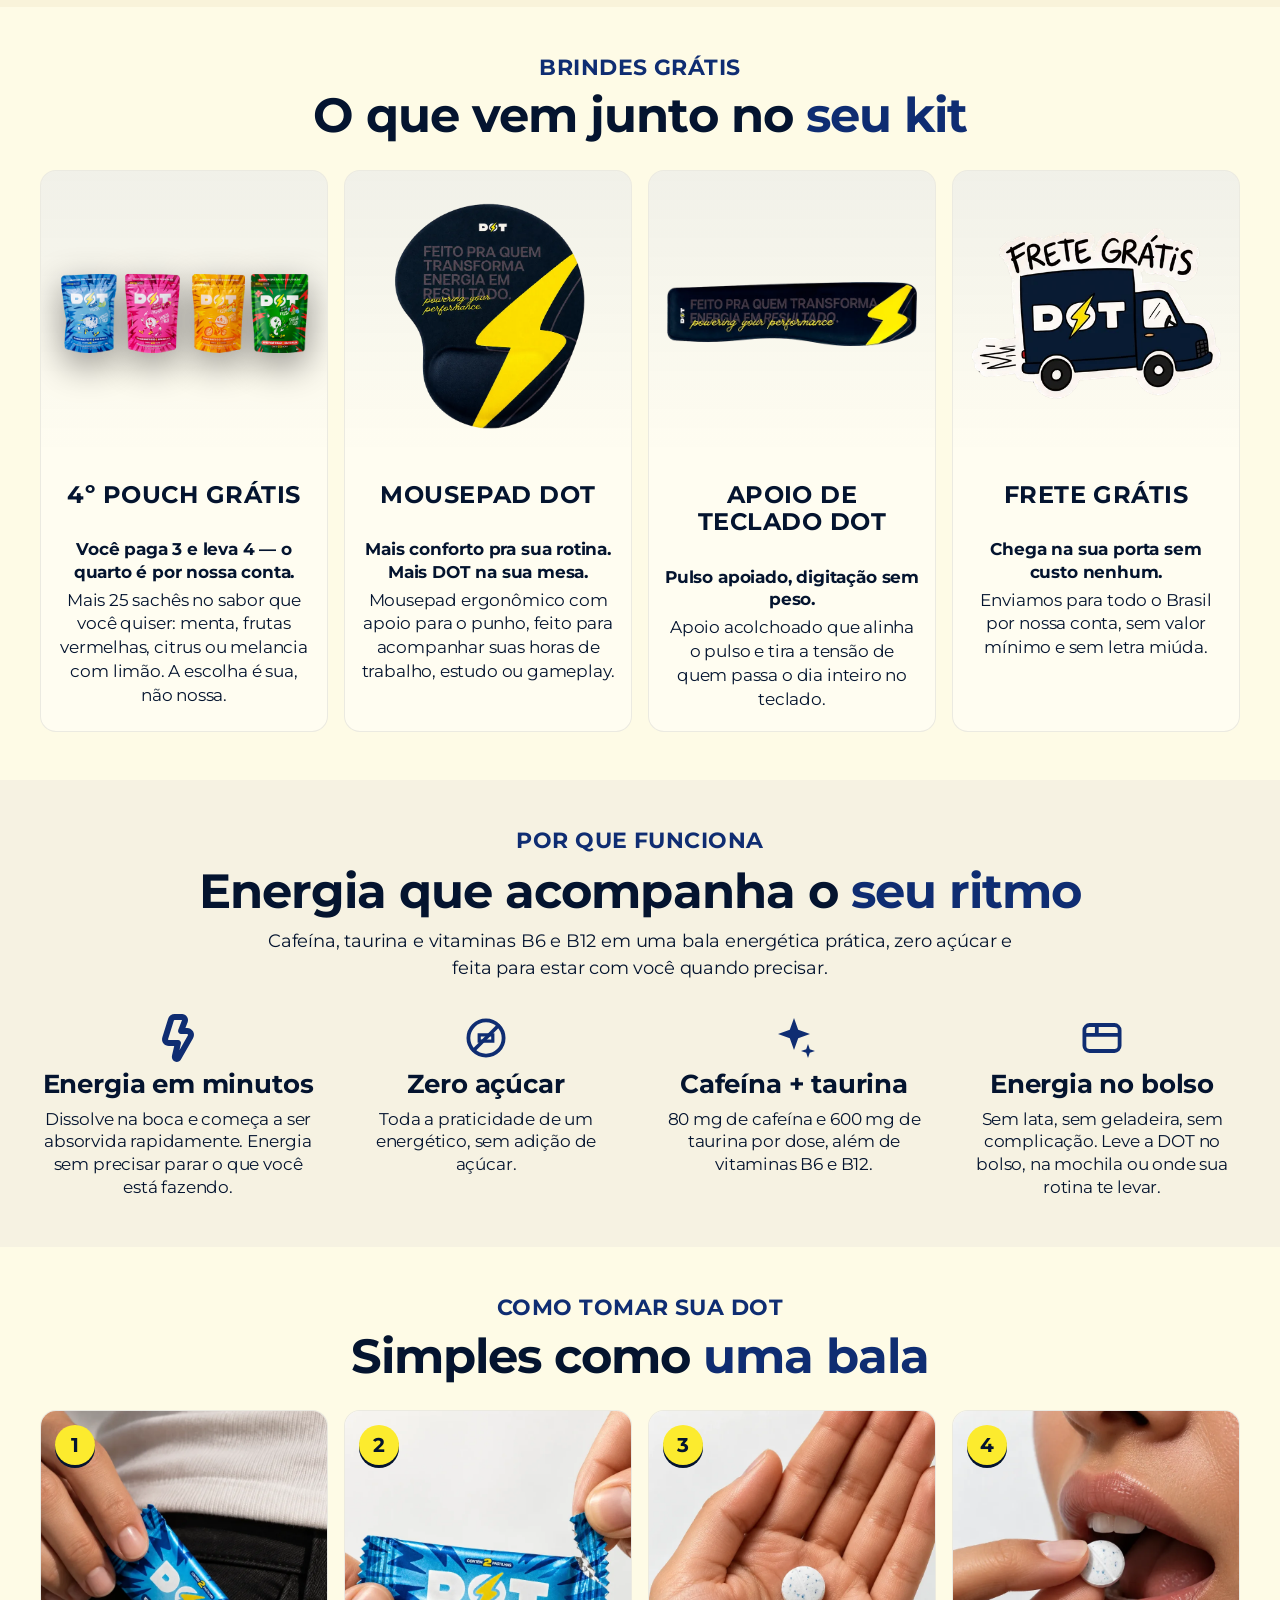
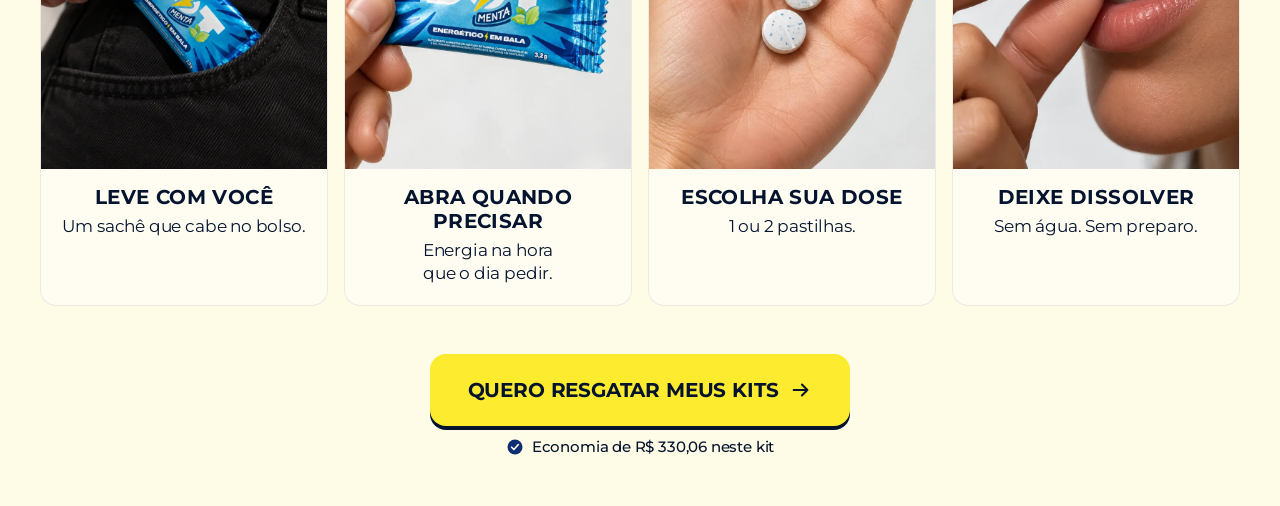
==== commit 313d8817: "feat: capa sem o 45% OFF, com o caminhao do frete gratis no lugar e mais a esquerda O 45% OFF saiu d" ====
--- a/index.html
+++ b/index.html
@@ -81,10 +81,11 @@
           <div class="swiper-wrapper">
 
             <!-- capa da oferta 8, montada a partir da arte original (1080x1384, em assets-src): corte do
-                 titulo para baixo, sem a faixa "oferta limitada"; o FRETE GRATIS escrito deu lugar ao
-                 adesivo do caminhao (assets-src/brinde-frete-gratis.png), grande, embaixo do 45% OFF.
-                 O fundo foi estendido nas laterais e embaixo para fechar o quadrado da galeria -->
-            <div class="swiper-slide"><div class="gallery__slide gallery__slide--full media-frame"><img src="assets/galeria-capa-compre3-leve4.webp" alt="Compre 3, leve 4: os 4 pouches DOT (menta, frutas vermelhas, citrus e melancia com limão), apoio de teclado e mousepad de brinde, 45% OFF de R$ 729,96 por R$ 399,90 e frete grátis"></div></div>
+                 titulo ao preco, sem a faixa "oferta limitada". O 45% OFF e o FRETE GRATIS escrito sairam,
+                 e no lugar deles entrou o adesivo do caminhao (assets-src/brinde-frete-gratis.png), a 40px
+                 da borda esquerda e com a base alinhada a da caixa do preco. O fundo foi estendido 54px de
+                 cada lado para fechar o quadrado da galeria -->
+            <div class="swiper-slide"><div class="gallery__slide gallery__slide--full media-frame"><img src="assets/galeria-capa-compre3-leve4.webp" alt="Compre 3, leve 4: os 4 pouches DOT (menta, frutas vermelhas, citrus e melancia com limão), apoio de teclado e mousepad de brinde e frete grátis, de R$ 729,96 por R$ 399,90"></div></div>
 
             <div class="swiper-slide">
               <div class="gallery__slide media-frame">
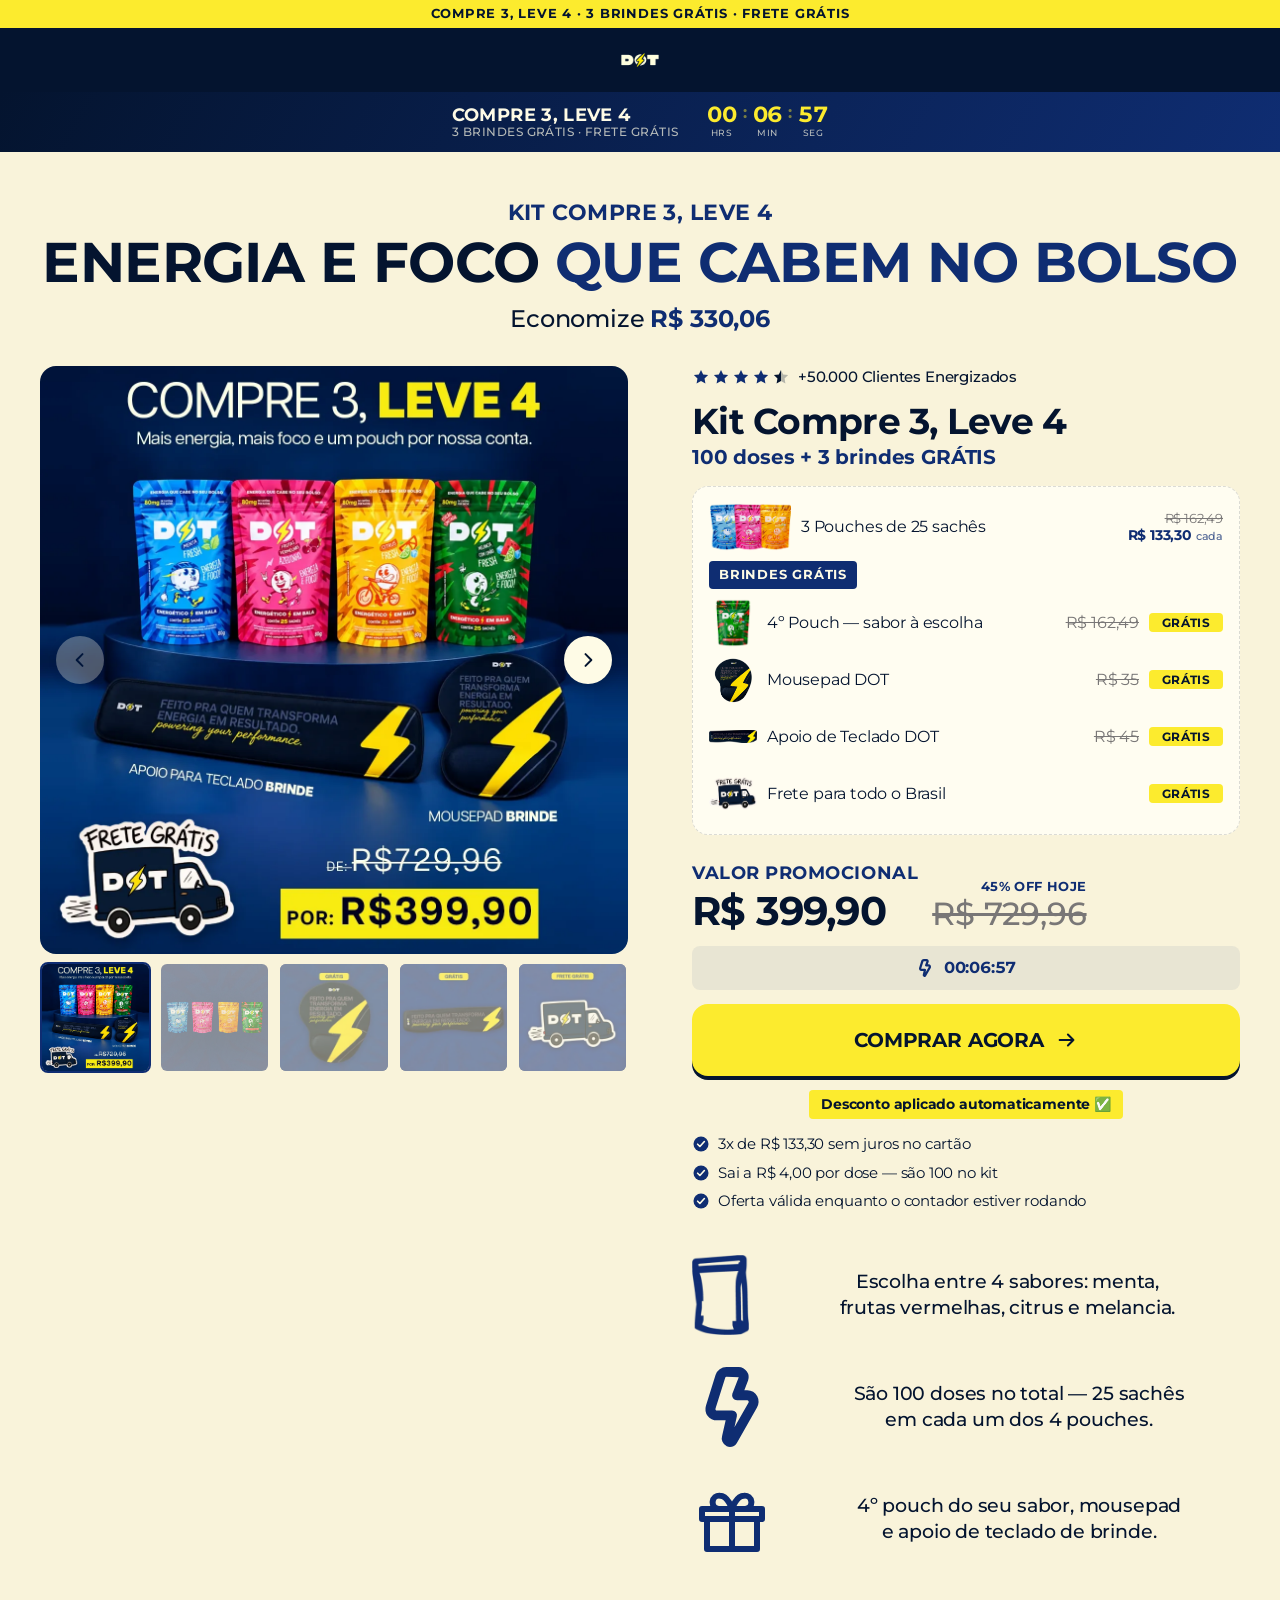
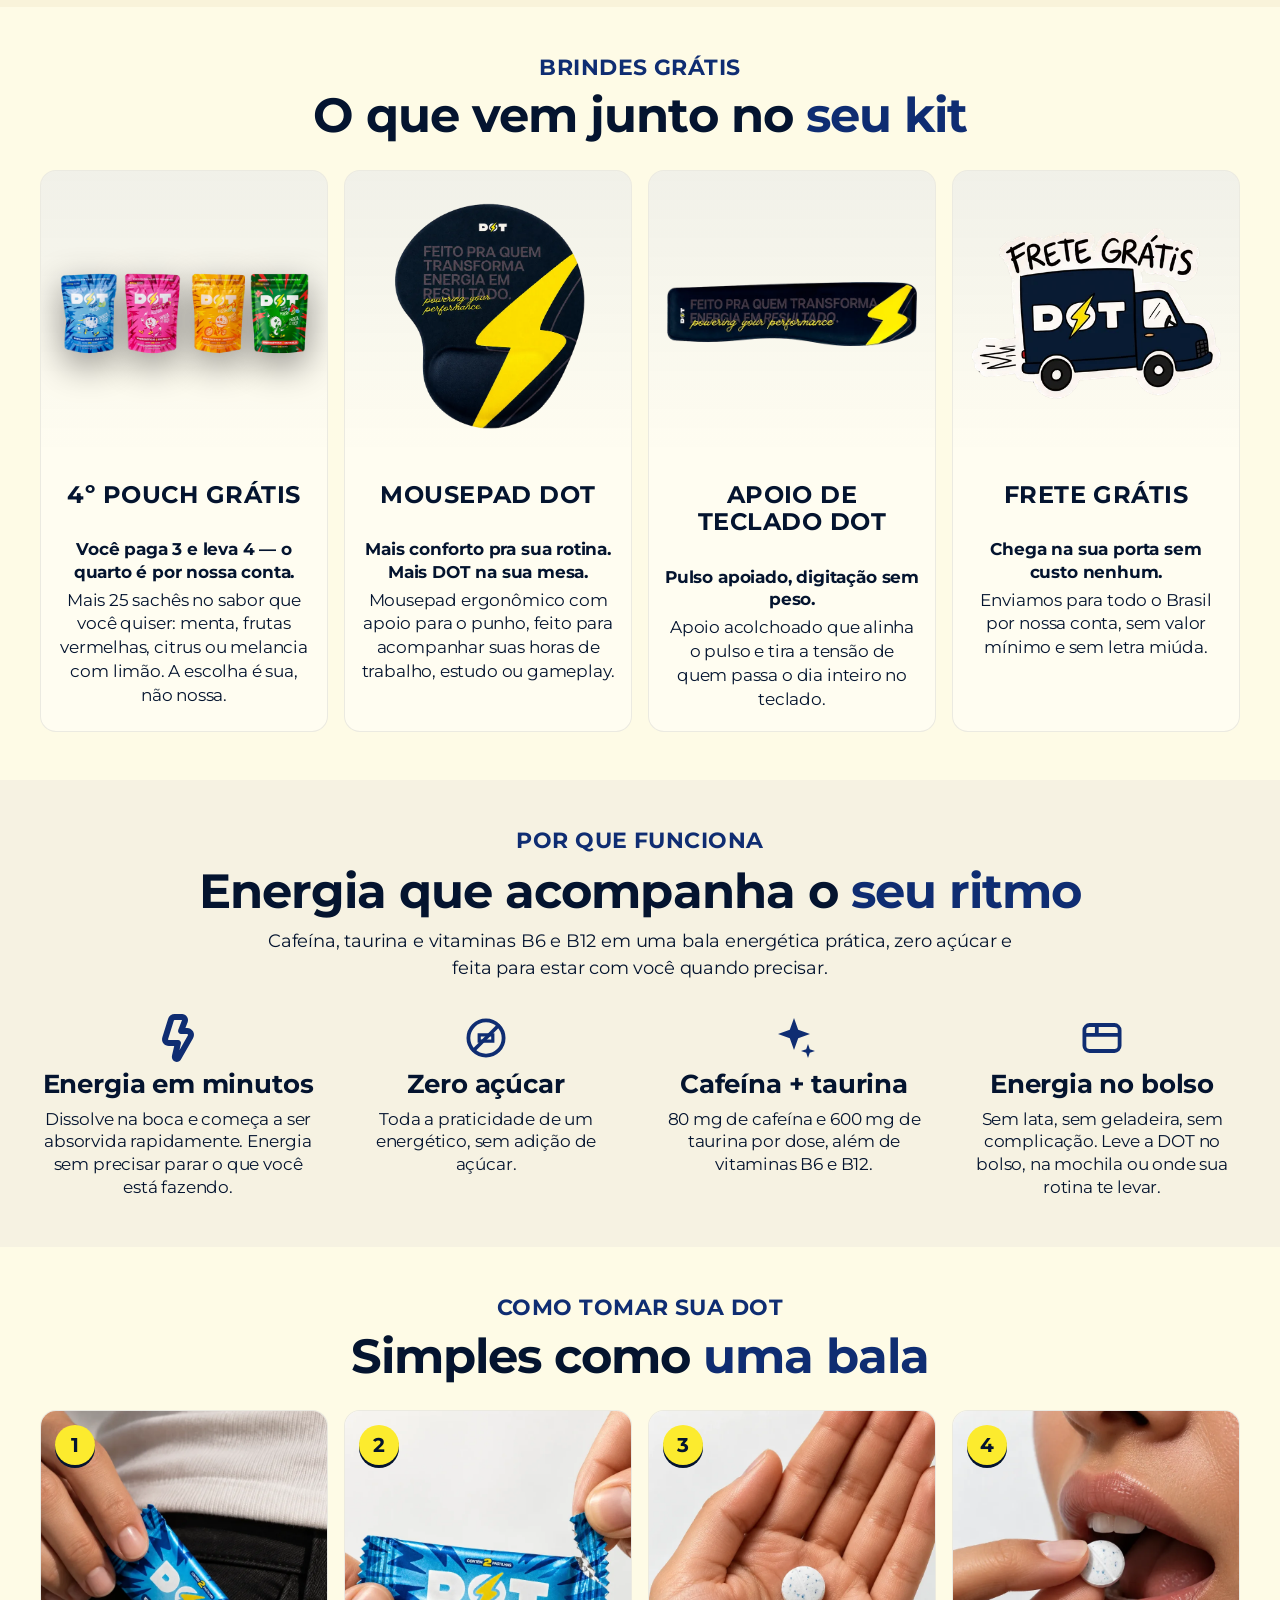
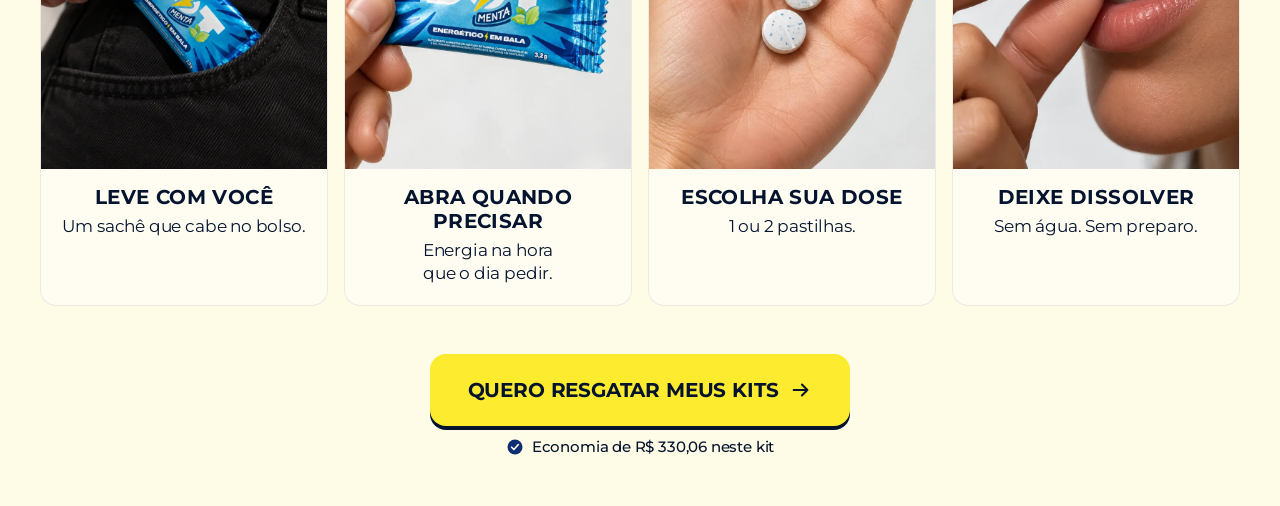
==== commit ff8c69ed: "perf: imagens no tamanho em que aparecem, capa com prioridade e galeria depois da primeira tela Prim" ====
--- a/index.html
+++ b/index.html
@@ -6,8 +6,11 @@
 <title>Compre 3, Leve 4 — 100 doses + 3 brindes | DOT Energy</title>
 <meta name="description" content="Compre 3 pouches de 25 sachês e leve o 4º grátis, no sabor que você escolher — menta, frutas vermelhas, citrus ou melancia — com mousepad, apoio de teclado e frete grátis. De R$ 729,96 por R$ 399,90.">
 
+<!-- a capa e a maior imagem da primeira tela: comeca a baixar antes do CSS e do Swiper -->
+<link rel="preload" as="image" href="assets/galeria-capa-compre3-leve4.webp" fetchpriority="high">
 <link rel="preconnect" href="https://fonts.googleapis.com">
 <link rel="preconnect" href="https://fonts.gstatic.com" crossorigin>
+<link rel="preconnect" href="https://cdn.jsdelivr.net">
 <link href="https://fonts.googleapis.com/css2?family=Montserrat:ital,wght@0,400;0,500;0,700;1,400;1,700&display=swap" rel="stylesheet">
 <link rel="stylesheet" href="https://cdn.jsdelivr.net/npm/swiper@11.1.14/swiper-bundle.min.css">
 <link rel="stylesheet" href="v2.css">
@@ -34,7 +37,7 @@
   <div class="announce">Compre 3, Leve 4 &middot; 3 brindes grátis &middot; frete grátis</div>
   <!-- so o logo, centralizado: o menu e a sacola nao levavam a lugar nenhum -->
   <div class="nav-row">
-    <img class="nav-logo" src="assets/logo-dot.webp" alt="DOT Energy" width="240" height="240">
+    <img class="nav-logo" src="assets/logo-dot.webp" alt="DOT Energy" width="240" height="240" loading="eager" decoding="async">
   </div>
 </header>
 
@@ -85,22 +88,22 @@
                  e no lugar deles entrou o adesivo do caminhao (assets-src/brinde-frete-gratis.png), a 40px
                  da borda esquerda e com a base alinhada a da caixa do preco. O fundo foi estendido 54px de
                  cada lado para fechar o quadrado da galeria -->
-            <div class="swiper-slide"><div class="gallery__slide gallery__slide--full media-frame"><img src="assets/galeria-capa-compre3-leve4.webp" alt="Compre 3, leve 4: os 4 pouches DOT (menta, frutas vermelhas, citrus e melancia com limão), apoio de teclado e mousepad de brinde e frete grátis, de R$ 729,96 por R$ 399,90"></div></div>
+            <div class="swiper-slide"><div class="gallery__slide gallery__slide--full media-frame"><img src="assets/galeria-capa-compre3-leve4.webp" alt="Compre 3, leve 4: os 4 pouches DOT (menta, frutas vermelhas, citrus e melancia com limão), apoio de teclado e mousepad de brinde e frete grátis, de R$ 729,96 por R$ 399,90" width="1188" height="1188" loading="eager" decoding="async" fetchpriority="high"></div></div>
 
             <div class="swiper-slide">
               <div class="gallery__slide media-frame">
                 <div class="compo compo--sabores">
-                  <figure><img src="assets/sabor-menta.webp"    alt="Sabor menta"><figcaption>Menta</figcaption></figure>
-                  <figure><img src="assets/sabor-frutas.webp"   alt="Sabor frutas vermelhas"><figcaption>Frutas<br>vermelhas</figcaption></figure>
-                  <figure><img src="assets/sabor-citrus.webp"   alt="Sabor citrus"><figcaption>Citrus</figcaption></figure>
-                  <figure><img src="assets/sabor-melancia.webp" alt="Sabor melancia com limão"><figcaption>Melancia<br>c/ limão</figcaption></figure>
+                  <figure><img src="assets/sabor-menta.webp"    alt="Sabor menta" width="300" height="433" loading="lazy" decoding="async"><figcaption>Menta</figcaption></figure>
+                  <figure><img src="assets/sabor-frutas.webp"   alt="Sabor frutas vermelhas" width="300" height="433" loading="lazy" decoding="async"><figcaption>Frutas<br>vermelhas</figcaption></figure>
+                  <figure><img src="assets/sabor-citrus.webp"   alt="Sabor citrus" width="300" height="433" loading="lazy" decoding="async"><figcaption>Citrus</figcaption></figure>
+                  <figure><img src="assets/sabor-melancia.webp" alt="Sabor melancia com limão" width="300" height="433" loading="lazy" decoding="async"><figcaption>Melancia<br>c/ limão</figcaption></figure>
                 </div>
               </div>
             </div>
 
-            <div class="swiper-slide"><div class="gallery__slide gallery__slide--full media-frame"><img src="assets/galeria-mousepad-gratis.webp"      alt="Mousepad DOT grátis"></div></div>
-            <div class="swiper-slide"><div class="gallery__slide gallery__slide--full media-frame"><img src="assets/galeria-apoio-teclado-gratis.webp" alt="Apoio de teclado DOT grátis"></div></div>
-            <div class="swiper-slide"><div class="gallery__slide gallery__slide--full media-frame"><img src="assets/galeria-frete-gratis.webp"        alt="Frete grátis para todo o Brasil"></div></div>
+            <div class="swiper-slide"><div class="gallery__slide gallery__slide--full media-frame"><img src="assets/galeria-mousepad-gratis.webp"      alt="Mousepad DOT grátis" width="1254" height="1254" loading="lazy" decoding="async"></div></div>
+            <div class="swiper-slide"><div class="gallery__slide gallery__slide--full media-frame"><img src="assets/galeria-apoio-teclado-gratis.webp" alt="Apoio de teclado DOT grátis" width="1254" height="1254" loading="lazy" decoding="async"></div></div>
+            <div class="swiper-slide"><div class="gallery__slide gallery__slide--full media-frame"><img src="assets/galeria-frete-gratis.webp"        alt="Frete grátis para todo o Brasil" width="1254" height="1254" loading="lazy" decoding="async"></div></div>
 
           </div>
 
@@ -114,20 +117,20 @@
 
         <div class="gallery__thumbs swiper" id="galleryThumbs">
           <div class="swiper-wrapper">
-            <div class="swiper-slide"><div class="gallery__slide gallery__slide--full media-frame"><img src="assets/galeria-capa-compre3-leve4.webp" alt=""></div></div>
+            <div class="swiper-slide"><div class="gallery__slide gallery__slide--full media-frame"><img src="assets/galeria-capa-compre3-leve4.webp" alt="" width="1188" height="1188" loading="eager" decoding="async"></div></div>
             <div class="swiper-slide">
               <div class="gallery__slide media-frame">
                 <div class="compo compo--sabores">
-                  <figure><img src="assets/sabor-menta.webp"    alt=""></figure>
-                  <figure><img src="assets/sabor-frutas.webp"   alt=""></figure>
-                  <figure><img src="assets/sabor-citrus.webp"   alt=""></figure>
-                  <figure><img src="assets/sabor-melancia.webp" alt=""></figure>
+                  <figure><img src="assets/sabor-menta.webp"    alt="" width="300" height="433" loading="eager" decoding="async"></figure>
+                  <figure><img src="assets/sabor-frutas.webp"   alt="" width="300" height="433" loading="eager" decoding="async"></figure>
+                  <figure><img src="assets/sabor-citrus.webp"   alt="" width="300" height="433" loading="eager" decoding="async"></figure>
+                  <figure><img src="assets/sabor-melancia.webp" alt="" width="300" height="433" loading="eager" decoding="async"></figure>
                 </div>
               </div>
             </div>
-            <div class="swiper-slide"><div class="gallery__slide gallery__slide--full media-frame"><img src="assets/galeria-mousepad-gratis.webp"      alt=""></div></div>
-            <div class="swiper-slide"><div class="gallery__slide gallery__slide--full media-frame"><img src="assets/galeria-apoio-teclado-gratis.webp" alt=""></div></div>
-            <div class="swiper-slide"><div class="gallery__slide gallery__slide--full media-frame"><img src="assets/galeria-frete-gratis.webp"        alt=""></div></div>
+            <div class="swiper-slide"><div class="gallery__slide gallery__slide--full media-frame"><img src="assets/galeria-mousepad-gratis-mini.webp" alt="" width="240" height="240" loading="eager" decoding="async"></div></div>
+            <div class="swiper-slide"><div class="gallery__slide gallery__slide--full media-frame"><img src="assets/galeria-apoio-teclado-gratis-mini.webp" alt="" width="240" height="240" loading="eager" decoding="async"></div></div>
+            <div class="swiper-slide"><div class="gallery__slide gallery__slide--full media-frame"><img src="assets/galeria-frete-gratis-mini.webp" alt="" width="240" height="240" loading="eager" decoding="async"></div></div>
           </div>
         </div>
       </div>
@@ -152,9 +155,9 @@
             <ul class="gift-list">
               <li>
                 <span class="gift-list__trio">
-                  <img class="gift-list__img" src="assets/sabor-menta.webp"  alt="Pouch de menta" width="620" height="896" loading="lazy">
-                  <img class="gift-list__img" src="assets/sabor-frutas.webp" alt="Pouch de frutas vermelhas" width="620" height="896" loading="lazy">
-                  <img class="gift-list__img" src="assets/sabor-citrus.webp" alt="Pouch de citrus" width="620" height="896" loading="lazy">
+                  <img class="gift-list__img" src="assets/sabor-menta.webp"  alt="Pouch de menta" width="300" height="433" loading="lazy" decoding="async">
+                  <img class="gift-list__img" src="assets/sabor-frutas.webp" alt="Pouch de frutas vermelhas" width="300" height="433" loading="lazy" decoding="async">
+                  <img class="gift-list__img" src="assets/sabor-citrus.webp" alt="Pouch de citrus" width="300" height="433" loading="lazy" decoding="async">
                 </span>
                 <span class="gift-list__name">3 Pouches de 25 sachês</span>
                 <span class="gift-list__price">
@@ -169,29 +172,29 @@
             <ul class="gift-list">
               <li>
                 <span class="gift-list__img gift-list__img--giro" role="img" aria-label="4º pouch DOT, grátis, no sabor que você escolher">
-                  <img class="is-on" src="assets/sabor-melancia.webp" alt="" width="620" height="896" loading="lazy">
-                  <img src="assets/sabor-menta.webp" alt="" width="620" height="896" loading="lazy">
-                  <img src="assets/sabor-frutas.webp" alt="" width="620" height="896" loading="lazy">
-                  <img src="assets/sabor-citrus.webp" alt="" width="620" height="896" loading="lazy">
+                  <img class="is-on" src="assets/sabor-melancia.webp" alt="" width="300" height="433" loading="lazy" decoding="async">
+                  <img src="assets/sabor-menta.webp" alt="" width="300" height="433" loading="lazy" decoding="async">
+                  <img src="assets/sabor-frutas.webp" alt="" width="300" height="433" loading="lazy" decoding="async">
+                  <img src="assets/sabor-citrus.webp" alt="" width="300" height="433" loading="lazy" decoding="async">
                 </span>
                 <span class="gift-list__name">4º Pouch — sabor à escolha</span>
                 <span class="gift-list__was">R$ 162,49</span>
                 <span class="free">Grátis</span>
               </li>
               <li>
-                <img class="gift-list__img" src="assets/brinde-mousepad.webp" alt="Mousepad DOT" width="620" height="751" loading="lazy">
+                <img class="gift-list__img" src="assets/brinde-mousepad.webp" alt="Mousepad DOT" width="620" height="751" loading="lazy" decoding="async">
                 <span class="gift-list__name">Mousepad DOT</span>
                 <span class="gift-list__was">R$ 35</span>
                 <span class="free">Grátis</span>
               </li>
               <li>
-                <img class="gift-list__img" src="assets/brinde-apoio-teclado.webp" alt="Apoio de teclado DOT" width="620" height="158" loading="lazy">
+                <img class="gift-list__img" src="assets/brinde-apoio-teclado.webp" alt="Apoio de teclado DOT" width="620" height="158" loading="lazy" decoding="async">
                 <span class="gift-list__name">Apoio de Teclado DOT</span>
                 <span class="gift-list__was">R$ 45</span>
                 <span class="free">Grátis</span>
               </li>
               <li>
-                <img class="gift-list__img" src="assets/brinde-frete-gratis.webp" alt="Frete grátis DOT" width="420" height="287" loading="lazy">
+                <img class="gift-list__img" src="assets/brinde-frete-gratis.webp" alt="Frete grátis DOT" width="420" height="287" loading="lazy" decoding="async">
                 <span class="gift-list__name">Frete para todo o Brasil</span>
                 <span class="free">Grátis</span>
               </li>
@@ -234,7 +237,7 @@
 
           <ul class="bullets">
             <li class="bullet">
-              <img class="bullet__icon" src="assets/icone-pouch.webp" alt="" width="298" height="420">
+              <img class="bullet__icon" src="assets/icone-pouch.webp" alt="" width="128" height="180" loading="lazy" decoding="async">
               <span>Escolha entre 4 sabores: menta, frutas vermelhas, citrus e melancia.</span>
             </li>
             <li class="bullet">
@@ -267,10 +270,10 @@
       <article class="gift-card">
         <div class="gift-card__media media-frame">
           <div class="compo compo--sabores">
-            <figure><img src="assets/sabor-menta.webp"    alt="Pouch de menta" loading="lazy"></figure>
-            <figure><img src="assets/sabor-frutas.webp"   alt="Pouch de frutas vermelhas" loading="lazy"></figure>
-            <figure><img src="assets/sabor-citrus.webp"   alt="Pouch de citrus" loading="lazy"></figure>
-            <figure><img src="assets/sabor-melancia.webp" alt="Pouch de melancia com limão" loading="lazy"></figure>
+            <figure><img src="assets/sabor-menta.webp"    alt="Pouch de menta" loading="lazy" width="300" height="433" decoding="async"></figure>
+            <figure><img src="assets/sabor-frutas.webp"   alt="Pouch de frutas vermelhas" loading="lazy" width="300" height="433" decoding="async"></figure>
+            <figure><img src="assets/sabor-citrus.webp"   alt="Pouch de citrus" loading="lazy" width="300" height="433" decoding="async"></figure>
+            <figure><img src="assets/sabor-melancia.webp" alt="Pouch de melancia com limão" loading="lazy" width="300" height="433" decoding="async"></figure>
           </div>
         </div>
         <div class="gift-card__body">
@@ -280,7 +283,7 @@
         </div>
       </article>
       <article class="gift-card">
-        <div class="gift-card__media media-frame"><img src="assets/brinde-mousepad.webp" alt="Mousepad DOT" loading="lazy"></div>
+        <div class="gift-card__media media-frame"><img src="assets/brinde-mousepad.webp" alt="Mousepad DOT" loading="lazy" width="620" height="751" decoding="async"></div>
         <div class="gift-card__body">
           <p class="gift-card__title">Mousepad DOT</p>
           <p class="gift-card__lead">Mais conforto pra sua rotina. Mais DOT na sua mesa.</p>
@@ -288,7 +291,7 @@
         </div>
       </article>
       <article class="gift-card">
-        <div class="gift-card__media media-frame"><img src="assets/brinde-apoio-teclado.webp" alt="Apoio de teclado DOT" loading="lazy"></div>
+        <div class="gift-card__media media-frame"><img src="assets/brinde-apoio-teclado.webp" alt="Apoio de teclado DOT" loading="lazy" width="620" height="158" decoding="async"></div>
         <div class="gift-card__body">
           <p class="gift-card__title">Apoio de Teclado DOT</p>
           <p class="gift-card__lead">Pulso apoiado, digitação sem peso.</p>
@@ -296,7 +299,7 @@
         </div>
       </article>
       <article class="gift-card">
-        <div class="gift-card__media media-frame"><img src="assets/brinde-frete-gratis.webp" alt="Frete grátis DOT" loading="lazy"></div>
+        <div class="gift-card__media media-frame"><img src="assets/brinde-frete-gratis.webp" alt="Frete grátis DOT" loading="lazy" width="420" height="287" decoding="async"></div>
         <div class="gift-card__body">
           <p class="gift-card__title">Frete Grátis</p>
           <p class="gift-card__lead">Chega na sua porta sem custo nenhum.</p>
@@ -312,10 +315,10 @@
             <article class="gift-card">
               <div class="gift-card__media media-frame">
                 <div class="compo compo--sabores">
-                  <figure><img src="assets/sabor-menta.webp"    alt="Pouch de menta" loading="lazy"></figure>
-                  <figure><img src="assets/sabor-frutas.webp"   alt="Pouch de frutas vermelhas" loading="lazy"></figure>
-                  <figure><img src="assets/sabor-citrus.webp"   alt="Pouch de citrus" loading="lazy"></figure>
-                  <figure><img src="assets/sabor-melancia.webp" alt="Pouch de melancia com limão" loading="lazy"></figure>
+                  <figure><img src="assets/sabor-menta.webp"    alt="Pouch de menta" loading="lazy" width="300" height="433" decoding="async"></figure>
+                  <figure><img src="assets/sabor-frutas.webp"   alt="Pouch de frutas vermelhas" loading="lazy" width="300" height="433" decoding="async"></figure>
+                  <figure><img src="assets/sabor-citrus.webp"   alt="Pouch de citrus" loading="lazy" width="300" height="433" decoding="async"></figure>
+                  <figure><img src="assets/sabor-melancia.webp" alt="Pouch de melancia com limão" loading="lazy" width="300" height="433" decoding="async"></figure>
                 </div>
               </div>
               <div class="gift-card__body">
@@ -327,7 +330,7 @@
           </div>
           <div class="swiper-slide">
             <article class="gift-card">
-              <div class="gift-card__media media-frame"><img src="assets/brinde-mousepad.webp" alt="Mousepad DOT" loading="lazy"></div>
+              <div class="gift-card__media media-frame"><img src="assets/brinde-mousepad.webp" alt="Mousepad DOT" loading="lazy" width="620" height="751" decoding="async"></div>
               <div class="gift-card__body">
                 <p class="gift-card__title">Mousepad DOT</p>
                 <p class="gift-card__lead">Mais conforto pra sua rotina. Mais DOT na sua mesa.</p>
@@ -337,7 +340,7 @@
           </div>
           <div class="swiper-slide">
             <article class="gift-card">
-              <div class="gift-card__media media-frame"><img src="assets/brinde-apoio-teclado.webp" alt="Apoio de teclado DOT" loading="lazy"></div>
+              <div class="gift-card__media media-frame"><img src="assets/brinde-apoio-teclado.webp" alt="Apoio de teclado DOT" loading="lazy" width="620" height="158" decoding="async"></div>
               <div class="gift-card__body">
                 <p class="gift-card__title">Apoio de Teclado DOT</p>
                 <p class="gift-card__lead">Pulso apoiado, digitação sem peso.</p>
@@ -347,7 +350,7 @@
           </div>
           <div class="swiper-slide">
             <article class="gift-card">
-              <div class="gift-card__media media-frame"><img src="assets/brinde-frete-gratis.webp" alt="Frete grátis DOT" loading="lazy"></div>
+              <div class="gift-card__media media-frame"><img src="assets/brinde-frete-gratis.webp" alt="Frete grátis DOT" loading="lazy" width="420" height="287" decoding="async"></div>
               <div class="gift-card__body">
                 <p class="gift-card__title">Frete Grátis</p>
                 <p class="gift-card__lead">Chega na sua porta sem custo nenhum.</p>
@@ -503,7 +506,7 @@
 
           <div class="conta" data-conta data-qtd="0" data-yampi="T7OSNI4X3Z" data-sabor="Menta">
             <span class="conta__badge">O mais vendido</span>
-            <span class="conta__media"><img src="assets/seletor-menta.webp" alt="" width="400" height="400" loading="lazy"></span>
+            <span class="conta__media"><img src="assets/seletor-menta.webp" alt="" width="400" height="400" loading="lazy" decoding="async"></span>
             <span class="conta__name">Menta</span>
             <button class="conta__add" type="button" data-mais aria-label="Adicionar um pouch de Menta"><span class="conta__add-txt">Adicionar</span> <svg width="13" height="13" aria-hidden="true"><use href="#i-plus"/></svg></button>
             <span class="conta__steps">
@@ -514,7 +517,7 @@
           </div>
 
           <div class="conta" data-conta data-qtd="0" data-yampi="KEWK5304MU" data-sabor="Frutas Vermelhas">
-            <span class="conta__media"><img src="assets/seletor-frutas.webp" alt="" width="400" height="400" loading="lazy"></span>
+            <span class="conta__media"><img src="assets/seletor-frutas.webp" alt="" width="400" height="400" loading="lazy" decoding="async"></span>
             <span class="conta__name">Frutas Vermelhas</span>
             <button class="conta__add" type="button" data-mais aria-label="Adicionar um pouch de Frutas Vermelhas"><span class="conta__add-txt">Adicionar</span> <svg width="13" height="13" aria-hidden="true"><use href="#i-plus"/></svg></button>
             <span class="conta__steps">
@@ -525,7 +528,7 @@
           </div>
 
           <div class="conta" data-conta data-qtd="0" data-yampi="5IM1U6QS0Q" data-sabor="Citrus">
-            <span class="conta__media"><img src="assets/seletor-citrus.webp" alt="" width="400" height="400" loading="lazy"></span>
+            <span class="conta__media"><img src="assets/seletor-citrus.webp" alt="" width="400" height="400" loading="lazy" decoding="async"></span>
             <span class="conta__name">Citrus</span>
             <button class="conta__add" type="button" data-mais aria-label="Adicionar um pouch de Citrus"><span class="conta__add-txt">Adicionar</span> <svg width="13" height="13" aria-hidden="true"><use href="#i-plus"/></svg></button>
             <span class="conta__steps">
@@ -537,7 +540,7 @@
 
           <div class="conta" data-conta data-qtd="0" data-yampi="R5F5MQP29R" data-sabor="Melancia com Limão">
             <span class="conta__badge">Edição limitada</span>
-            <span class="conta__media"><img src="assets/seletor-melancia.webp" alt="" width="400" height="400" loading="lazy"></span>
+            <span class="conta__media"><img src="assets/seletor-melancia.webp" alt="" width="400" height="400" loading="lazy" decoding="async"></span>
             <span class="conta__name">Melancia com Limão</span>
             <button class="conta__add" type="button" data-mais aria-label="Adicionar um pouch de Melancia com Limão"><span class="conta__add-txt">Adicionar</span> <svg width="13" height="13" aria-hidden="true"><use href="#i-plus"/></svg></button>
             <span class="conta__steps">
@@ -560,25 +563,25 @@
         <div class="pick-grid pick-grid--sabores">
           <label class="pick">
             <input type="radio" name="pouch4" value="menta" data-cupom="CAWM7MG103KTCW83P4">
-            <span class="pick__media"><img src="assets/seletor-menta.webp" alt="" width="400" height="400" loading="lazy"></span>
+            <span class="pick__media"><img src="assets/seletor-menta.webp" alt="" width="400" height="400" loading="lazy" decoding="async"></span>
             <span class="pick__name">Menta</span>
             <svg class="pick__check" width="26" height="26" viewBox="0 0 24 24" aria-hidden="true"><circle cx="12" cy="12" r="12" fill="currentColor"/><path d="m7 12.4 3.2 3.2L17 8.8" fill="none" stroke="#04142f" stroke-width="2.4" stroke-linecap="round" stroke-linejoin="round"/></svg>
           </label>
           <label class="pick">
             <input type="radio" name="pouch4" value="frutas" data-cupom="CAWM7MG203KTCW83P4">
-            <span class="pick__media"><img src="assets/seletor-frutas.webp" alt="" width="400" height="400" loading="lazy"></span>
+            <span class="pick__media"><img src="assets/seletor-frutas.webp" alt="" width="400" height="400" loading="lazy" decoding="async"></span>
             <span class="pick__name">Frutas Vermelhas</span>
             <svg class="pick__check" width="26" height="26" viewBox="0 0 24 24" aria-hidden="true"><circle cx="12" cy="12" r="12" fill="currentColor"/><path d="m7 12.4 3.2 3.2L17 8.8" fill="none" stroke="#04142f" stroke-width="2.4" stroke-linecap="round" stroke-linejoin="round"/></svg>
           </label>
           <label class="pick">
             <input type="radio" name="pouch4" value="citrus" data-cupom="CAWM7MG303KTCW83P4">
-            <span class="pick__media"><img src="assets/seletor-citrus.webp" alt="" width="400" height="400" loading="lazy"></span>
+            <span class="pick__media"><img src="assets/seletor-citrus.webp" alt="" width="400" height="400" loading="lazy" decoding="async"></span>
             <span class="pick__name">Citrus</span>
             <svg class="pick__check" width="26" height="26" viewBox="0 0 24 24" aria-hidden="true"><circle cx="12" cy="12" r="12" fill="currentColor"/><path d="m7 12.4 3.2 3.2L17 8.8" fill="none" stroke="#04142f" stroke-width="2.4" stroke-linecap="round" stroke-linejoin="round"/></svg>
           </label>
           <label class="pick">
             <input type="radio" name="pouch4" value="melancia" data-cupom="CAWM7MG403KTCW83P4">
-            <span class="pick__media"><img src="assets/seletor-melancia.webp" alt="" width="400" height="400" loading="lazy"></span>
+            <span class="pick__media"><img src="assets/seletor-melancia.webp" alt="" width="400" height="400" loading="lazy" decoding="async"></span>
             <span class="pick__name">Melancia com Limão</span>
             <svg class="pick__check" width="26" height="26" viewBox="0 0 24 24" aria-hidden="true"><circle cx="12" cy="12" r="12" fill="currentColor"/><path d="m7 12.4 3.2 3.2L17 8.8" fill="none" stroke="#04142f" stroke-width="2.4" stroke-linecap="round" stroke-linejoin="round"/></svg>
           </label>
@@ -588,19 +591,19 @@
       <div class="modal__panel" data-step="3" inert aria-hidden="true">
         <div class="pick-grid pick-grid--gifts">
           <div class="pick is-won pick--wide">
-            <span class="pick__media"><img src="assets/brinde-frete-gratis.webp" alt="" loading="lazy"></span>
+            <span class="pick__media"><img src="assets/brinde-frete-gratis.webp" alt="" loading="lazy" width="420" height="287" decoding="async"></span>
             <span class="pick__name">Frete Grátis</span>
             <svg class="pick__check" width="26" height="26" viewBox="0 0 24 24" aria-hidden="true"><circle cx="12" cy="12" r="12" fill="currentColor"/><path d="m7 12.4 3.2 3.2L17 8.8" fill="none" stroke="#04142f" stroke-width="2.4" stroke-linecap="round" stroke-linejoin="round"/></svg>
           </div>
           <div class="pick is-won">
-            <span class="pick__media"><img src="assets/brinde-apoio-teclado.webp" alt="" loading="lazy"></span>
+            <span class="pick__media"><img src="assets/brinde-apoio-teclado.webp" alt="" loading="lazy" width="620" height="158" decoding="async"></span>
             <span class="pick__name">Apoio de Teclado DOT</span>
             <svg class="pick__check" width="26" height="26" viewBox="0 0 24 24" aria-hidden="true"><circle cx="12" cy="12" r="12" fill="currentColor"/><path d="m7 12.4 3.2 3.2L17 8.8" fill="none" stroke="#04142f" stroke-width="2.4" stroke-linecap="round" stroke-linejoin="round"/></svg>
           </div>
           <!-- o KIT MOUSEPAD+TECLADOPAD da Yampi leva os dois brindes num produto so, entao
                o token fica so neste cartao: nos dois, o link pediria 2 kits -->
           <div class="pick is-won" data-yampi="DAKN0PBXKF">
-            <span class="pick__media"><img src="assets/brinde-mousepad.webp" alt="" loading="lazy"></span>
+            <span class="pick__media"><img src="assets/brinde-mousepad.webp" alt="" loading="lazy" width="620" height="751" decoding="async"></span>
             <span class="pick__name">Mousepad DOT</span>
             <svg class="pick__check" width="26" height="26" viewBox="0 0 24 24" aria-hidden="true"><circle cx="12" cy="12" r="12" fill="currentColor"/><path d="m7 12.4 3.2 3.2L17 8.8" fill="none" stroke="#04142f" stroke-width="2.4" stroke-linecap="round" stroke-linejoin="round"/></svg>
           </div>
@@ -614,10 +617,10 @@
         <p class="unlocked__text">Você já desbloqueou: <strong>4º Pouch Grátis</strong>, <strong>Frete Grátis</strong>, <strong>Mousepad DOT</strong> e <strong>Apoio de Teclado</strong></p>
         <!-- o rodizio segue a ordem do texto -->
         <span class="unlocked__media" aria-hidden="true">
-          <img src="assets/icone-pouch.webp" alt="" loading="lazy">
-          <img src="assets/brinde-frete-gratis.webp" alt="" loading="lazy">
-          <img src="assets/brinde-mousepad.webp" alt="" loading="lazy">
-          <img src="assets/brinde-apoio-teclado.webp" alt="" loading="lazy">
+          <img src="assets/icone-pouch.webp" alt="" loading="lazy" width="128" height="180" decoding="async">
+          <img src="assets/brinde-frete-gratis.webp" alt="" loading="lazy" width="420" height="287" decoding="async">
+          <img src="assets/brinde-mousepad.webp" alt="" loading="lazy" width="620" height="751" decoding="async">
+          <img src="assets/brinde-apoio-teclado.webp" alt="" loading="lazy" width="620" height="158" decoding="async">
         </span>
       </div>
 
@@ -629,7 +632,8 @@
   </div>
 </div>
 
-<script src="https://cdn.jsdelivr.net/npm/swiper@11.1.14/swiper-bundle.min.js"></script>
-<script src="v2.js"></script>
+<!-- defer: baixam em paralelo e rodam na ordem, depois do HTML todo lido -->
+<script src="https://cdn.jsdelivr.net/npm/swiper@11.1.14/swiper-bundle.min.js" defer></script>
+<script src="v2.js" defer></script>
 </body>
 </html>
